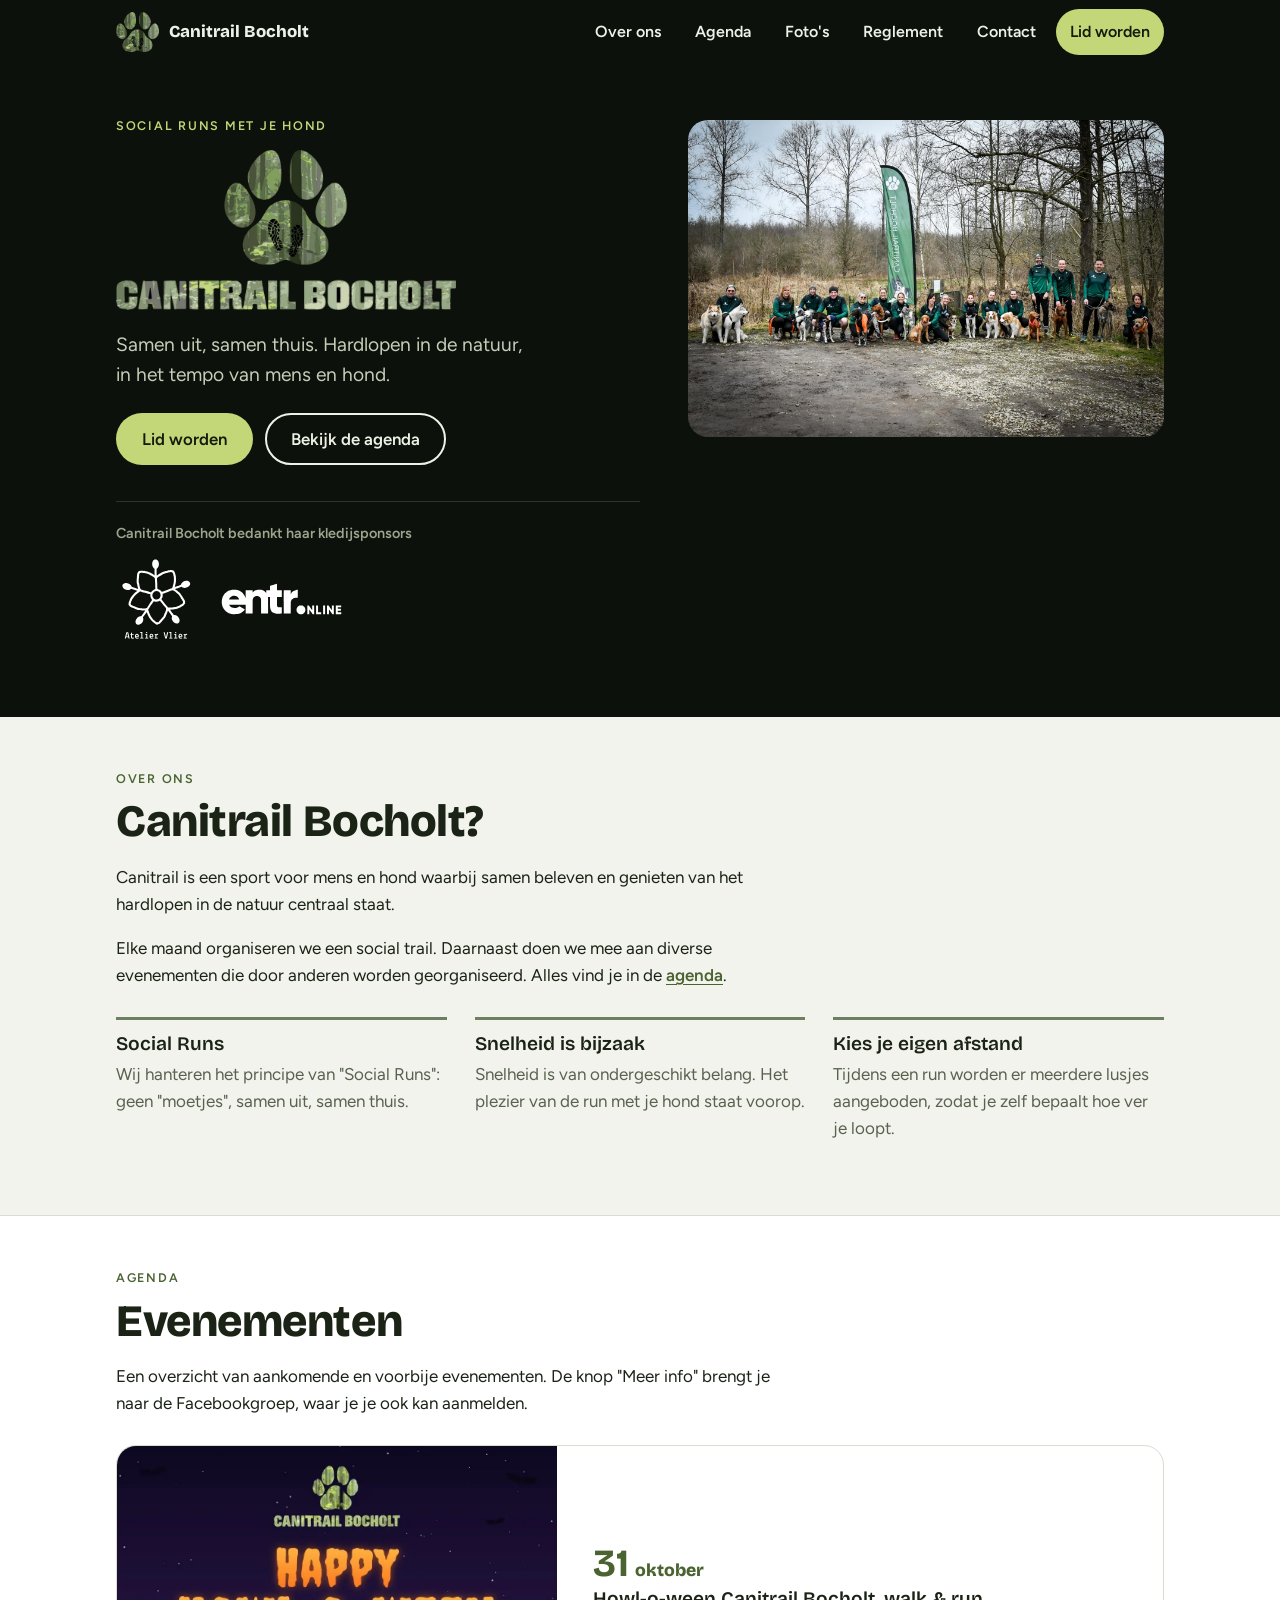
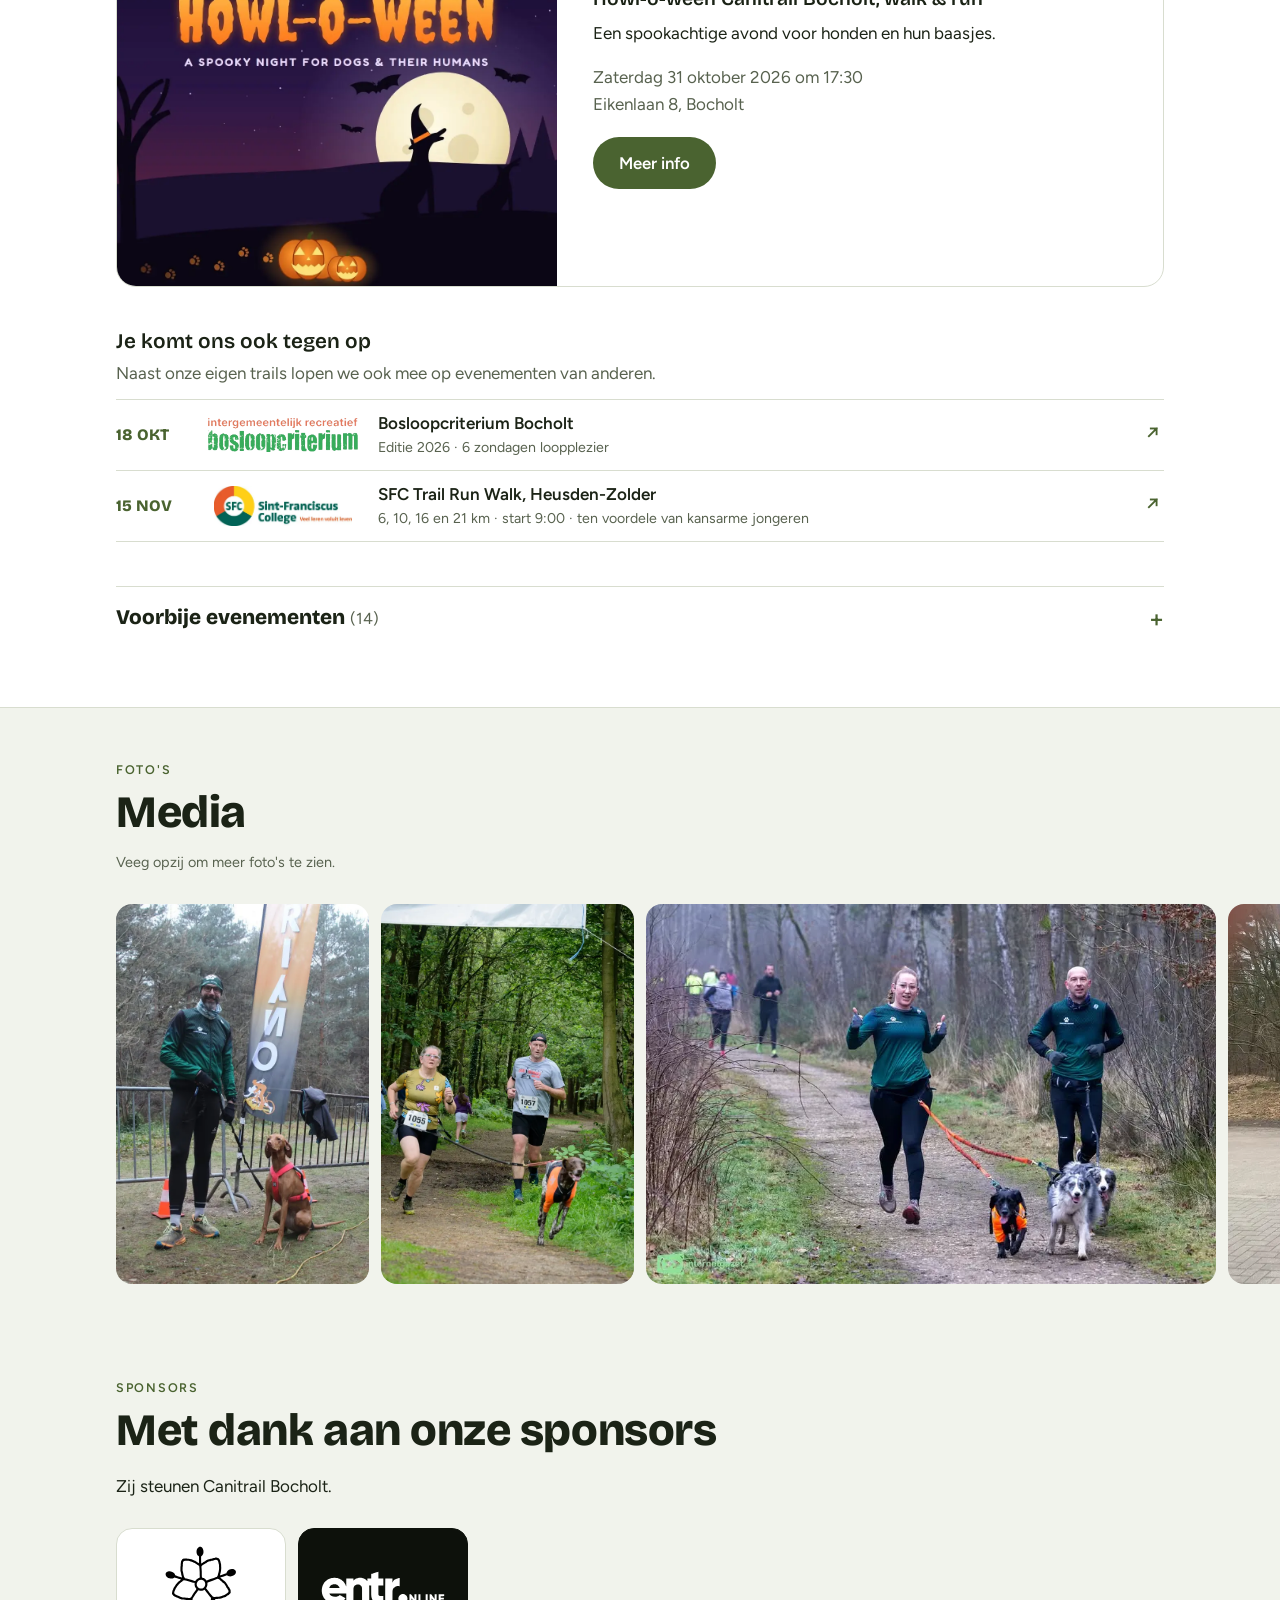
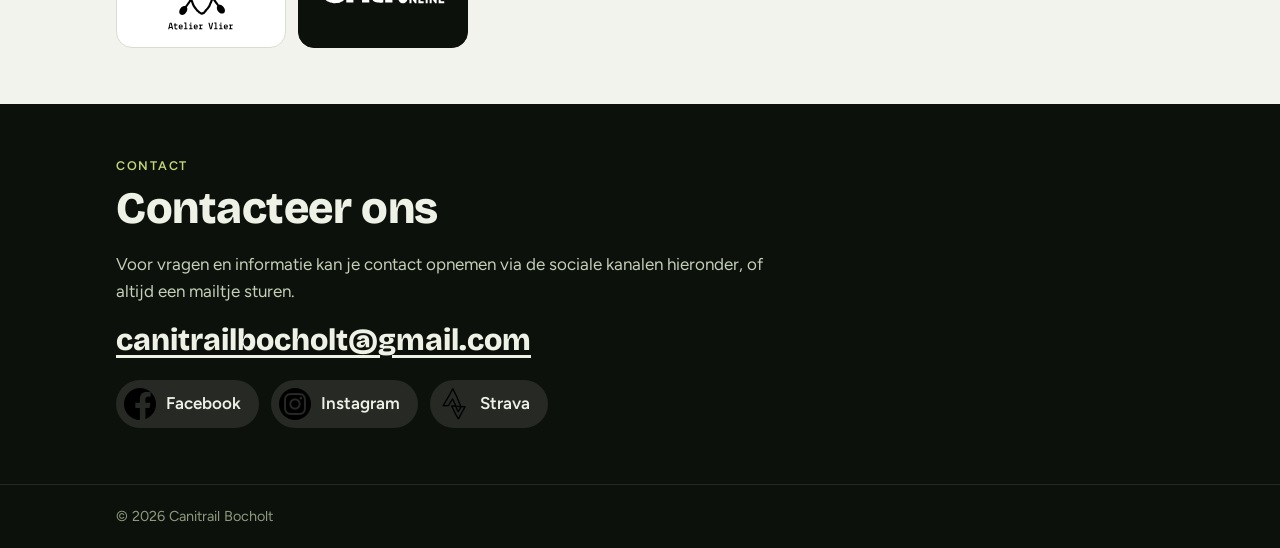
==== index.html @ 97693a25 "Gallery: add 14 photos, natural aspect ratio (no cropping) Co-Authored-By: Claude Sonnet 5.5 <norepl" ====
<!doctype html>
<html lang="nl">
<head>
<meta charset="utf-8">
<meta name="viewport" content="width=device-width, initial-scale=1, viewport-fit=cover">
<title>Canitrail Bocholt | Lopen met je hond</title>
<meta name="description" content="Ontdek de beste canitrail running evenementen en trails in Vlaanderen, België. Sluit je aan bij onze gemeenschap voor spannende hondvriendelijke trailrunning avonturen.">
<meta name="keywords" content="canitrail, canitrail Vlaanderen, canitrail België, trailrunning met honden, canicross Vlaanderen, canicross België, hond trailrunning, buitenactiviteiten Vlaanderen, avontuurlijke sporten België, fitness met honden België, hondvriendelijke trails Vlaanderen">
<meta name="robots" content="index, follow">
<meta name="theme-color" content="#0d110b">
<link rel="icon" type="image/png" href="icon-192.png">
<link rel="apple-touch-icon" href="icon-192.png">
<link rel="canonical" href="https://www.canitrailbocholt.be/">
<meta property="og:type" content="website">
<meta property="og:url" content="https://www.canitrailbocholt.be/">
<meta property="og:title" content="Canitrail Running in Vlaanderen, België">
<meta property="og:description" content="Doe mee met onze canitrail running gemeenschap in Vlaanderen, België. Verken hondvriendelijke trails en neem deel aan spannende evenementen.">
<meta property="og:image" content="https://www.canitrailbocholt.be/center.png">
<meta name="twitter:card" content="summary_large_image">
<meta name="twitter:title" content="Canitrail Running in Vlaanderen, België">
<meta name="twitter:description" content="Ontdek canitrail running evenementen en trails in Vlaanderen, België. Perfect voor hondenliefhebbers en trailrunners.">
<meta name="twitter:image" content="https://www.canitrailbocholt.be/center.png">
<link rel="preconnect" href="https://fonts.googleapis.com">
<link rel="preconnect" href="https://fonts.gstatic.com" crossorigin>
<link rel="stylesheet" href="https://fonts.googleapis.com/css2?family=Bricolage+Grotesque:opsz,wght@12..96,600;12..96,800&family=Figtree:wght@400;500;600&display=swap">
<style>
/* Layout: sticky bar, full-bleed hero photo, alternating bands. Mobile first, one column up to 760px. */
:root{
  --bg:#f1f3ec;          /* pale sage paper */
  --surface:#ffffff;
  --ink:#1b2316;         /* forest ink */
  --muted:#58624f;
  --line:#d8ddcf;
  --accent:#4a6330;      /* deep olive, from the logo greens */
  --accent-ink:#ffffff;
  --moss:#6e7e60;
  --lime:#c4d778;        /* lime highlight from the logo, used on dark bands */
  --band:#0d110b;        /* near-black, the logo's own background */
  --band-ink:#eef2e6;
  --font-display:"Bricolage Grotesque","Trebuchet MS",system-ui,sans-serif;
  --font-body:"Figtree",system-ui,-apple-system,"Segoe UI",sans-serif;
  --gutter:max(16px,env(safe-area-inset-left,0px));
  --gutter-r:max(16px,env(safe-area-inset-right,0px));
  color-scheme:light;
}
@media (prefers-color-scheme:dark){
  :root:not([data-theme="light"]){
    --bg:#0f140c;--surface:#171d12;--ink:#e8eede;--muted:#9aa68d;--line:#273020;
    --accent:#c4d778;--accent-ink:#141a0c;--moss:#97a784;--band:#080a07;--band-ink:#e8eede;
    color-scheme:dark;
  }
}
:root[data-theme="dark"]{
  --bg:#0f140c;--surface:#171d12;--ink:#e8eede;--muted:#9aa68d;--line:#273020;
  --accent:#c4d778;--accent-ink:#141a0c;--moss:#97a784;--band:#080a07;--band-ink:#e8eede;
  color-scheme:dark;
}
*{box-sizing:border-box}
html{scroll-behavior:smooth;scroll-padding-top:72px;-webkit-text-size-adjust:100%}
body{margin:0;background:var(--bg);color:var(--ink);font:400 1.0625rem/1.6 var(--font-body);padding-bottom:calc(76px + env(safe-area-inset-bottom,0px))}
img{max-width:100%;display:block}
a{color:inherit}
:focus-visible{outline:3px solid var(--accent);outline-offset:3px;border-radius:4px}
.wrap{width:100%;max-width:1080px;margin-inline:auto;padding-left:var(--gutter);padding-right:var(--gutter-r)}
h1,h2,h3{font-family:var(--font-display);line-height:1.08;text-wrap:balance;margin:0}
h2{font-size:clamp(1.9rem,6vw,2.8rem);font-weight:800;letter-spacing:-.01em}
h3{font-size:1.2rem;font-weight:600}
.eyebrow{font:600 .78rem/1 var(--font-body);letter-spacing:.14em;text-transform:uppercase;color:var(--accent);margin:0 0 .75rem}
.hero .eyebrow{margin-bottom:1.1rem}
p{margin:0 0 1em;max-width:62ch}

/* header */
.bar{position:sticky;top:0;z-index:30;background:var(--band);color:var(--band-ink);padding-top:env(safe-area-inset-top,0px)}
.bar .wrap{display:flex;align-items:center;justify-content:space-between;height:64px;gap:12px}
.brand{display:flex;align-items:center;gap:10px;text-decoration:none;font:800 1.05rem/1 var(--font-display);min-width:0}
.brand img{height:40px;width:auto}
.brand span{white-space:nowrap;overflow:hidden;text-overflow:ellipsis}
.menu-btn{appearance:none;border:1px solid rgba(255,255,255,.35);background:transparent;color:inherit;font:600 .95rem var(--font-body);border-radius:999px;padding:.55rem 1rem;min-height:44px;cursor:pointer}
nav ul{list-style:none;margin:0;padding:0;display:none}
nav.open ul{display:flex;flex-direction:column;position:absolute;left:0;right:0;top:calc(64px + env(safe-area-inset-top,0px));background:var(--band);padding:8px var(--gutter-r) 20px var(--gutter);border-top:1px solid rgba(255,255,255,.12)}
nav li a{display:block;padding:14px 4px;text-decoration:none;font-weight:600;font-size:1.1rem;border-bottom:1px solid rgba(255,255,255,.12)}
nav li:last-child a{border-bottom:0}

/* hero */
.hero{background:var(--band);color:var(--band-ink);padding-block:28px 40px}
.hero .wrap:first-child{display:grid;gap:28px}
.hero h1{margin:0;line-height:0}
.hero h1{position:absolute;width:1px;height:1px;overflow:hidden;clip:rect(0 0 0 0);white-space:nowrap}
.hero h1 img{width:min(56%,210px);height:auto}
.hero-photo{order:-1;aspect-ratio:3/2}
.hero{padding-block:16px 36px}
.hero .lead{font-size:1.2rem;color:#c4cfb9;max-width:34ch;margin-top:20px}
.hero-photo{border-radius:20px;overflow:hidden;aspect-ratio:3/2;background:#2b3d31;max-width:100%}
.hero-photo img{width:100%;height:100%;object-fit:cover}
.actions{display:flex;flex-wrap:wrap;gap:12px;margin-top:22px}
.btn{display:inline-flex;align-items:center;justify-content:center;min-height:52px;padding:0 1.5rem;border-radius:999px;font:600 1.05rem var(--font-body);text-decoration:none;border:2px solid transparent;cursor:pointer}
.btn-primary{background:var(--accent);color:var(--accent-ink)}
.hero .btn-primary{background:var(--lime);color:#141a0c}
.btn-ghost{border-color:currentColor;background:transparent}
.hero .btn-ghost{color:var(--band-ink)}

section{padding-block:56px}
.band{background:var(--surface);border-block:1px solid var(--line)}

/* principles */
.principles{display:grid;gap:14px;margin-top:28px;padding:0;list-style:none}
.principles li{border-top:3px solid var(--moss);padding-top:14px}
.principles h3{margin-bottom:.35rem}
.principles p{color:var(--muted);margin:0}

/* agenda */
.next{display:grid;background:var(--surface);border:1px solid var(--line);border-radius:20px;overflow:hidden;margin-top:28px}
.next .pic{aspect-ratio:1/1;background:#2b3d31}
.next .pic img{width:100%;height:100%;object-fit:cover}
.next .body{padding:22px}
.date{display:inline-flex;align-items:baseline;gap:.4rem;font:800 1.1rem var(--font-display);color:var(--accent);margin-bottom:.4rem}
.date b{font-size:2.4rem;line-height:1}
.facts{margin:0 0 1.1em;padding:0;list-style:none;color:var(--muted)}
/* ook te zien op */
.also-title{margin-top:44px;font-size:1.3rem}
.also-lead{margin:6px 0 0;color:var(--muted)}
.also{list-style:none;margin:12px 0 0;padding:0;border-top:1px solid var(--line)}
.also li{border-bottom:1px solid var(--line)}
.also a{display:grid;grid-template-columns:64px 76px 1fr 20px;align-items:center;gap:10px;min-height:64px;padding:10px 0;text-decoration:none}
.also a::after{content:"\2197";font:600 1.2rem var(--font-body);color:var(--accent);text-align:center}
.also a:hover .t{color:var(--accent)}
.also .d{font:800 1rem/1.1 var(--font-display);color:var(--accent);text-transform:uppercase}
.also .t{font-weight:600;min-width:0}
.also .lg{display:flex;align-items:center;justify-content:center}
.also .ev-logo{display:block;max-width:100%;height:auto;max-height:44px;width:auto}
.also .ev-logo.chip{padding:4px 6px;background:#fff;border-radius:6px;box-sizing:border-box;width:100%;height:auto;object-fit:contain}
.also .t small{display:block;color:var(--muted);font-weight:400}
.past-wrap{margin-top:44px;border-top:1px solid var(--line)}
.past-wrap>summary{list-style:none;cursor:pointer;display:flex;align-items:center;justify-content:space-between;gap:12px;min-height:64px;font:800 1.3rem/1.1 var(--font-display)}
.past-wrap>summary::-webkit-details-marker{display:none}
.past-wrap>summary::after{content:"+";font:600 1.5rem var(--font-body);color:var(--accent)}
.past-wrap[open]>summary::after{content:"–"}
.past-wrap>summary em{font:400 1rem var(--font-body);color:var(--muted);font-style:normal}
.past-wrap .past{margin-top:0}
.past{margin-top:12px;border-top:1px solid var(--line)}
.past details{border-bottom:1px solid var(--line)}
.past summary{list-style:none;cursor:pointer;display:grid;grid-template-columns:64px 76px 1fr 24px;align-items:center;gap:10px;min-height:64px;padding:10px 0}
.past summary::-webkit-details-marker{display:none}
.past summary::after{content:"+";font:600 1.5rem var(--font-body);color:var(--accent);text-align:center}
.past details[open] summary::after{content:"–"}
.past .lg{display:flex;align-items:center;justify-content:center}
.past .ev-logo{display:block;max-width:100%;width:auto;height:auto;max-height:44px}
.past .ev-logo.chip{padding:4px 6px;background:#fff;border-radius:6px;box-sizing:border-box;width:100%;object-fit:contain}
.past .ev-logo.own{max-height:40px}
.past .d{font:800 1rem/1.1 var(--font-display);color:var(--accent);text-transform:uppercase}
.past .t{font-weight:600;min-width:0}
.past .t small{display:block;color:var(--muted);font-weight:400}
.past .more{padding:0 0 18px 150px;color:var(--muted)}
.past .more p{margin-bottom:.7em}
.link{color:var(--accent);font-weight:600;text-underline-offset:3px}

/* gallery: swipeable on phones */
.gallery{display:flex;gap:12px;overflow-x:auto;scroll-snap-type:x mandatory;padding:6px var(--gutter-r) 18px var(--gutter);margin-top:24px;-webkit-overflow-scrolling:touch}
.gallery figure{margin:0;flex:0 0 auto;height:300px;scroll-snap-align:center;border-radius:16px;overflow:hidden;background:#2b3d31}
.gallery img{height:100%;width:auto;max-width:none;display:block}
.hint{color:var(--muted);font-size:.9rem}

/* hero sponsor strip */
.hero-sponsors{display:flex;flex-wrap:wrap;align-items:center;gap:14px 24px;margin-top:36px;padding-top:22px;border-top:1px solid rgba(255,255,255,.14)}
.hero-sponsors p{flex-basis:100%;margin:0 0 -4px;font:600 .9rem/1.3 var(--font-body);color:#9aa68d}
.hero-sponsors a{display:flex;align-items:center;text-decoration:none}
.hero-sponsors .vlier{height:76px;width:auto}
.hero-sponsors .entr{height:32px;width:auto}
@media (min-width:760px){.hero-sponsors .vlier{height:92px}}
/* sponsors */
.sponsors{display:flex;flex-wrap:wrap;gap:12px;list-style:none;margin:28px 0 0;padding:0}
.sponsor-card{display:flex;align-items:center;justify-content:center;background:var(--surface);border:1px solid var(--line);border-radius:16px;overflow:hidden;height:120px;width:min(100%,170px)}
.sponsor-card>a:not(.x){display:flex;align-items:center;justify-content:center;width:100%;height:100%}
.sponsor-card img{height:96px;width:auto;max-width:100%}
.sponsor-card.banner{width:min(100%,170px);background:var(--band);border-color:var(--band)}
.sponsor-card.banner a{display:flex;align-items:center;justify-content:center;width:100%;height:100%;padding:0 22px}
.sponsor-card.banner img{height:auto;width:100%;max-width:130px}
.logo-on-dark{display:none}
@media (prefers-color-scheme:dark){
  :root:not([data-theme="light"]) .logo-on-light{display:none}
  :root:not([data-theme="light"]) .logo-on-dark{display:block}
}
:root[data-theme="dark"] .logo-on-light{display:none}
:root[data-theme="dark"] .logo-on-dark{display:block}

/* contact + footer */
.contact{background:var(--band);color:var(--band-ink)}
.contact p{color:#c4cfb9}
.mail{display:inline-block;font:800 clamp(1.2rem,5.4vw,1.9rem) var(--font-display);word-break:break-all;text-underline-offset:5px;margin-bottom:22px}
.socials{display:flex;flex-wrap:wrap;gap:12px;list-style:none;margin:0;padding:0}
.socials a{display:inline-flex;align-items:center;gap:10px;min-height:48px;padding:0 18px 0 8px;border-radius:999px;background:rgba(255,255,255,.1);text-decoration:none;font-weight:600}
.socials img{width:32px;height:32px;border-radius:50%}
footer{background:var(--band);color:#8d9a80;padding-block:20px;font-size:.9rem;border-top:1px solid rgba(255,255,255,.1)}

/* sticky mobile join bar */
.join{position:fixed;left:0;right:0;bottom:0;z-index:25;background:var(--surface);border-top:1px solid var(--line);padding:10px var(--gutter-r) calc(10px + env(safe-area-inset-bottom,0px)) var(--gutter);display:flex;gap:10px}
.join .btn{flex:1;min-height:52px}
.join .btn-ghost{color:var(--ink);border-color:var(--line)}

@media (min-width:760px){
  body{padding-bottom:0}
  .join{display:none}
  .menu-btn{display:none}
  nav ul,nav.open ul{display:flex;flex-direction:row;position:static;padding:0;border:0;background:none;gap:6px}
  nav li a,nav li:last-child a{padding:10px 14px;font-size:1rem;border:0;border-radius:999px}
  nav li a:hover{background:rgba(255,255,255,.12)}
  nav li.cta a{background:var(--lime);color:#141a0c}
  .hero h1{position:static;width:auto;height:auto;overflow:visible;clip:auto}
  .hero h1 img{width:min(100%,340px)}
  .hero-photo{order:0;aspect-ratio:3/2}
  .hero .wrap:first-child{grid-template-columns:1.1fr 1fr;align-items:start;gap:48px}
  .hero{padding-block:56px 72px}
  .principles{grid-template-columns:repeat(3,1fr);gap:28px}
  .next{grid-template-columns:minmax(0,440px) 1fr}
  .next .body{padding:36px;align-self:center}
  .gallery{padding-left:max(var(--gutter),calc((100vw - 1080px)/2 + 16px))}
  .gallery figure{height:380px}
}
@media (prefers-reduced-motion:reduce){html{scroll-behavior:auto}}
@media (min-width:760px){.past summary{grid-template-columns:72px 150px 1fr 24px;gap:20px}.past .more{padding-left:262px}.past .ev-logo{max-height:52px}.past .ev-logo.own{max-height:48px}.also a{grid-template-columns:72px 150px 1fr 24px;gap:20px}.also .ev-logo{max-height:52px}}
</style>
</head>
<body>

<header class="bar">
  <div class="wrap">
    <a class="brand" href="#top" aria-label="Canitrail Bocholt, naar boven">
      <img src="logo-paw.webp" alt="" width="43" height="40">
      <span>Canitrail Bocholt</span>
    </a>
    <button class="menu-btn" id="menuBtn" aria-expanded="false" aria-controls="nav">Menu</button>
    <nav id="nav" aria-label="Hoofdmenu">
      <ul>
        <li><a href="#who-we-are">Over ons</a></li>
        <li><a href="#events">Agenda</a></li>
        <li><a href="#media">Foto's</a></li>
        <li><a href="https://www.canitrailbocholt.be/reglement">Reglement</a></li>
        <li><a href="#contact-us">Contact</a></li>
        <li class="cta"><a href="https://www.canitrailbocholt.be/lidworden">Lid worden</a></li>
      </ul>
    </nav>
  </div>
</header>

<main id="top">
  <section class="hero" aria-labelledby="h1">
    <div class="wrap">
      <div>
        <p class="eyebrow" style="color:var(--lime)">Social runs met je hond</p>
        <h1 id="h1"><img src="logo-bos.webp" alt="Canitrail Bocholt" width="900" height="422" fetchpriority="high"></h1>
        <p class="lead">Samen uit, samen thuis. Hardlopen in de natuur, in het tempo van mens en hond.</p>
        <div class="actions">
          <a class="btn btn-primary" href="https://www.canitrailbocholt.be/lidworden">Lid worden</a>
          <a class="btn btn-ghost" href="#events">Bekijk de agenda</a>
        </div>
        <div class="hero-sponsors">
          <p>Canitrail Bocholt bedankt haar kledijsponsors</p>
          <a href="https://ateliervlier.be/" target="_blank" rel="noopener" aria-label="Atelier Vlier"><img class="vlier" src="images/sponsors/atelier-vlier-wit.svg" alt="Atelier Vlier" height="52"></a>
          <a href="https://entr.online" target="_blank" rel="noopener" aria-label="Entr.Online"><img class="entr" src="images/sponsors/entr-online-wit.svg" alt="Entr.Online" width="132" height="35"></a>
        </div>
      </div>
      <div class="hero-photo">
        <img src="images/28170792-3783-465f-a000-8af231bc8dd3.JPG" alt="Groepsfoto van Canitrail Bocholt met lopers en honden" width="1200" height="900" fetchpriority="high" onerror="this.remove()">
      </div>
    </div>

  </section>

  <section id="who-we-are" aria-labelledby="h-who">
    <div class="wrap">
      <p class="eyebrow">Over ons</p>
      <h2 id="h-who">Canitrail Bocholt?</h2>
      <p style="margin-top:18px">Canitrail is een sport voor mens en hond waarbij samen beleven en genieten van het hardlopen in de natuur centraal staat.</p>
      <p>Elke maand organiseren we een social trail. Daarnaast doen we mee aan diverse evenementen die door anderen worden georganiseerd. Alles vind je in de <a class="link" href="#events">agenda</a>.</p>
      <ul class="principles">
        <li><h3>Social Runs</h3><p>Wij hanteren het principe van "Social Runs": geen "moetjes", samen uit, samen thuis.</p></li>
        <li><h3>Snelheid is bijzaak</h3><p>Snelheid is van ondergeschikt belang. Het plezier van de run met je hond staat voorop.</p></li>
        <li><h3>Kies je eigen afstand</h3><p>Tijdens een run worden er meerdere lusjes aangeboden, zodat je zelf bepaalt hoe ver je loopt.</p></li>
      </ul>
    </div>
  </section>

  <section id="events" class="band" aria-labelledby="h-events">
    <div class="wrap">
      <p class="eyebrow">Agenda</p>
      <h2 id="h-events">Evenementen</h2>
      <p style="margin-top:18px">Een overzicht van aankomende en voorbije evenementen. De knop "Meer info" brengt je naar de Facebookgroep, waar je je ook kan aanmelden.</p>

      <article class="next">
        <div class="pic"><img src="images/howloween.webp" alt="Poster: Happy Howl-o-ween, a spooky night for dogs and their humans" loading="lazy" width="1080" height="1080"></div>
        <div class="body">
          <div class="date"><b>31</b> oktober</div>
          <h3>Howl-o-ween Canitrail Bocholt, walk &amp; run</h3>
          <p style="margin-top:10px">Een spookachtige avond voor honden en hun baasjes.</p>
          <ul class="facts">
            <li>Zaterdag 31 oktober 2026 om 17:30</li>
            <li>Eikenlaan 8, Bocholt</li>
          </ul>
          <a class="btn btn-primary" href="https://www.facebook.com/events/eikenlaan-8-bocholt/howl-o-ween-canitrail-bocholt-walk-run/2895968744100410/">Meer info</a>
        </div>
      </article>

      <h3 class="also-title">Je komt ons ook tegen op</h3>
      <p class="also-lead">Naast onze eigen trails lopen we ook mee op evenementen van anderen.</p>
      <ul class="also">
        <li><a href="https://www.buurtsportdiensten.be" target="_blank" rel="noopener"><span class="d">18 okt</span><span class="lg"><img class="ev-logo" src="images/events/bosloopcriterium.webp" alt="" width="516" height="119" loading="lazy"></span><span class="t">Bosloopcriterium Bocholt<small>Editie 2026 &middot; 6 zondagen loopplezier</small></span></a></li>
        <li><a href="https://www.sfc.be" target="_blank" rel="noopener"><span class="d">15 nov</span><span class="lg"><img class="ev-logo chip" src="images/events/sfc.webp" alt="" width="583" height="171" loading="lazy"></span><span class="t">SFC Trail Run Walk, Heusden-Zolder<small>6, 10, 16 en 21 km &middot; start 9:00 &middot; ten voordele van kansarme jongeren</small></span></a></li>
      </ul>

      <details class="past-wrap">
        <summary class="past-title"><span>Voorbije evenementen <em>(14)</em></span></summary>
      <div class="past">
        <details>
          <summary><span class="d">11 okt</span><span class="lg"><img class="ev-logo chip" src="images/events/d45-leopoldsburg.webp" alt="D45 Leopoldsburg" width="416" height="268" loading="lazy"></span><span class="t">Trailrun Leopoldsburg<small>Te gast &middot; 5, 10, 16 en 21 km</small></span></summary>
          <div class="more"><p>Trailrun over militair domein in Leopoldsburg. Start om 10:00 aan de militaire atletiekpiste.</p></div>
        </details>
        <details>
          <summary><span class="d">1 mei</span><span class="lg"><img class="ev-logo own" src="logo-paw.webp" alt="Canitrail Bocholt" width="275" height="256" loading="lazy"></span><span class="t">Social Run Warmbeekvallei Achel<small>Lussen van 3, 4, 6 en 14 km</small></span></summary>
          <div class="more"><p>We vieren de dag van arbeid met een social run in Achel. Verzamelen om 8:30 aan instapplaats 't Mulke, Molendijk 45, Hamont-Achel.</p><a class="link" href="https://www.facebook.com/events/1693133424649907">Meer info</a></div>
        </details>
        <details>
          <summary><span class="d">9 mrt</span><span class="lg"><img class="ev-logo own" src="logo-paw.webp" alt="Canitrail Bocholt" width="275" height="256" loading="lazy"></span><span class="t">Canitrail #12 Opitter<small>Nationaal park Hoge Kempen</small></span></summary>
          <div class="more"><p>Op de laatste zondag van het carnavalsverlof verzamelen we om 9u aan de Pollismolen, gelegen aan de Itterbeek te Opitter (Bree). Vanhieruit duiken we het Nationaal park Hoge Kempen in.</p><a class="link" href="https://www.facebook.com/groups/977872694013026">Meer info</a></div>
        </details>
        <details>
          <summary><span class="d">9 feb</span><span class="lg"><img class="ev-logo own" src="logo-paw.webp" alt="Canitrail Bocholt" width="275" height="256" loading="lazy"></span><span class="t">Canitrail #11 Hamont</span></summary>
          <div class="more"><a class="link" href="https://www.facebook.com/groups/977872694013026">Meer info</a></div>
        </details>
        <details>
          <summary><span class="d">12 jan</span><span class="lg"><img class="ev-logo own" src="logo-paw.webp" alt="Canitrail Bocholt" width="275" height="256" loading="lazy"></span><span class="t">Canitrail #10 Bocholt (Reppel)</span></summary>
          <div class="more"><p>Startplaats: parking tussen voetbal en ruiterhal, Eikenlaan 8, 3950 Bocholt.</p><a class="link" href="https://www.facebook.com/groups/977872694013026">Meer info</a></div>
        </details>
        <details>
          <summary><span class="d">1 dec</span><span class="lg"><img class="ev-logo own" src="logo-paw.webp" alt="Canitrail Bocholt" width="275" height="256" loading="lazy"></span><span class="t">Canitrail #9 Lommel</span></summary>
          <div class="more"><p>Startplaats: House of Nature parking, Speelpleinstraat z/n, Lommel.</p><a class="link" href="https://www.facebook.com/events/s/canitrail-9-lommel/416037804890547">Meer info</a></div>
        </details>
        <details>
          <summary><span class="d">3 nov</span><span class="lg"><img class="ev-logo own" src="logo-paw.webp" alt="Canitrail Bocholt" width="275" height="256" loading="lazy"></span><span class="t">Canitrail #8 Laurabossen Weert<small>3,5 en 7 km</small></span></summary>
          <div class="more"><p>Startplaats: Zuid-Willemsvaart, Lozerweg, Weert (51.224451, 5.606739).</p><a class="link" href="https://www.facebook.com/events/1293315178746631/">Meer info</a></div>
        </details>
        <details>
          <summary><span class="d">17 okt</span><span class="lg"><img class="ev-logo own" src="logo-paw.webp" alt="Canitrail Bocholt" width="275" height="256" loading="lazy"></span><span class="t">Canitrail #7 Jagersmaan Nighttrail</span></summary>
          <div class="more"><p>We trekken het bos in voor een nachttrail. Breng een (hoofd)lamp mee en voorzie je hond van een lichtje. Op 17 oktober kregen we een Jagersmaan te zien, de grootste supermaan van het jaar.</p><a class="link" href="https://www.facebook.com/events/1130211635261975">Meer info</a></div>
        </details>
        <details>
          <summary><span class="d">4 aug</span><span class="lg"><img class="ev-logo own" src="logo-paw.webp" alt="Canitrail Bocholt" width="275" height="256" loading="lazy"></span><span class="t">Canitrail #6 Smeetshof Bocholt<small>2, 4, 6 en 10 km</small></span></summary>
          <div class="more"><p>In natuurgebied Kempenbroek ligt het grensmoeras Het Smeetshof. We starten op de veldwegen rond de Smeetshoeve en door de eikendreef, met een lusje door nattere grond. Vertrek om 8u30 aan Natuurpunt, Smeetshofweg 1, Bocholt.</p><a class="link" href="https://www.facebook.com/events/499391629484813">Meer info</a></div>
        </details>
        <details>
          <summary><span class="d">14 jul</span><span class="lg"><img class="ev-logo own" src="logo-paw.webp" alt="Canitrail Bocholt" width="275" height="256" loading="lazy"></span><span class="t">Canitrail #5 Resterheide<small>2,5, 5 en 6,5 km</small></span></summary>
          <div class="more"><p>Resterheide is een natuurgebied van Bosland op de grens van Wijchmaal en Hechtel-Eksel. Er zijn verschillende uitgepijlde routes die we aan elkaar breien. Startplaats: Het Begijntje. Na de run zorgen we voor een hapje en een drankje.</p><a class="link" href="https://www.facebook.com/events/1950541392032010">Meer info</a></div>
        </details>
        <details>
          <summary><span class="d">16 jun</span><span class="lg"><img class="ev-logo own" src="logo-paw.webp" alt="Canitrail Bocholt" width="275" height="256" loading="lazy"></span><span class="t">Canitrail #4 Kaulille<small>Lussen van 4 en 6 km</small></span></summary>
          <div class="more"><p>Parkeer- en startplaats aan het kruispunt Kettingbrugweg en Belgebergstraat (vroegere "schuttekamer" op Google Maps). Twee lussen waarbij we terug langs het startpunt passeren.</p><a class="link" href="https://www.facebook.com/events/341353515396984">Meer info</a></div>
        </details>
        <details>
          <summary><span class="d">2 jun</span><span class="lg"><img class="ev-logo own" src="logo-paw.webp" alt="Canitrail Bocholt" width="275" height="256" loading="lazy"></span><span class="t">Canitrail #3 Hobos</span></summary>
          <div class="more"><p>In het Hobos te Pelt volgen we de bepijlde wandelroutes.</p><a class="link" href="https://www.facebook.com/events/1112858446682496/">Meer info</a></div>
        </details>
        <details>
          <summary><span class="d">18 mei</span><span class="lg"><img class="ev-logo own" src="logo-paw.webp" alt="Canitrail Bocholt" width="275" height="256" loading="lazy"></span><span class="t">Canitrail #2 Lozerheide</span></summary>
          <div class="more"><p>Op zaterdag 18 mei de tweede canitrail in het mooie Lozen. Let op: er is een seizoensrally in Reppel.</p><a class="link" href="https://www.facebook.com/events/3751949205132484/">Meer info</a></div>
        </details>
        <details>
          <summary><span class="d">5 mei</span><span class="lg"><img class="ev-logo own" src="logo-paw.webp" alt="Canitrail Bocholt" width="275" height="256" loading="lazy"></span><span class="t">Canitrail #1 Kennismakingsloop<small>Ongeveer 5 km</small></span></summary>
          <div class="more"><p>We starten om 10u aan het clublokaal van hondenschool De Trouwe Vriend, Eikenlaan, 3950 Bocholt, voor een rondje door Reppel. We blijven in groep en zoeken een tempo dat voor iedereen aangenaam is. Samen uit, samen thuis. De honden blijven te allen tijde aangelijnd.</p><a class="link" href="https://www.facebook.com/events/1168178674354447">Meer info</a></div>
        </details>
      </div>
      </details>
    </div>
  </section>

  <section id="media" aria-labelledby="h-media" style="padding-bottom:24px">
    <div class="wrap">
      <p class="eyebrow">Foto's</p>
      <h2 id="h-media">Media</h2>
      <p class="hint" style="margin-top:14px">Veeg opzij om meer foto's te zien.</p>
    </div>
    <div class="gallery" tabindex="0" aria-label="Fotogalerij, veeg opzij">
      <figure><img loading="lazy" decoding="async" width="400" height="500" src="images/thumbs/gallery-01.webp" alt="Lopers met honden tijdens een canitrail"></figure>
      <figure><img loading="lazy" decoding="async" width="400" height="500" src="images/thumbs/gallery-02.webp" alt="Canitrail in Oudsbergen"></figure>
      <figure><img loading="lazy" decoding="async" width="400" height="500" src="images/thumbs/gallery-03.webp" alt="Hond en loper op het pad"></figure>
      <figure><img loading="lazy" decoding="async" width="400" height="500" src="images/thumbs/gallery-04.webp" alt="Trail in Hamont"></figure>
      <figure><img loading="lazy" decoding="async" width="400" height="500" src="images/thumbs/gallery-05.webp" alt="Samen lopen met de hond"></figure>
      <figure><img loading="lazy" decoding="async" width="400" height="500" src="images/thumbs/gallery-06.webp" alt="Groep lopers in het bos"></figure>
      <figure><img loading="lazy" decoding="async" width="400" height="500" src="images/thumbs/gallery-07.webp" alt="Canitrail Bocholt in actie"></figure>
      <figure><img loading="lazy" decoding="async" width="400" height="500" src="images/thumbs/gallery-08.webp" alt="Lopen over de duinen"></figure>
      <figure><img loading="lazy" decoding="async" width="400" height="500" src="images/thumbs/gallery-09.webp" alt="Lopers en honden onderweg"></figure>
      <figure><img loading="lazy" decoding="async" width="400" height="500" src="images/thumbs/gallery-10.webp" alt="Laurabossen in Weert"></figure>
      <figure><img loading="lazy" decoding="async" width="400" height="500" src="images/thumbs/gallery-11.webp" alt="Na de run"></figure>
      <figure><img loading="lazy" decoding="async" width="400" height="500" src="images/thumbs/gallery-12.webp" alt="Trail in Reppel"></figure>
      <figure><img loading="lazy" decoding="async" width="984" height="720" src="images/thumbs/gallery-13.webp" alt="Lopers en honden bij zonsopgang"></figure>
      <figure><img loading="lazy" decoding="async" width="1079" height="720" src="images/thumbs/gallery-14.webp" alt="Groep in het herfstbos"></figure>
      <figure><img loading="lazy" decoding="async" width="1079" height="720" src="images/thumbs/gallery-15.webp" alt="Lopers met honden in de mist"></figure>
      <figure><img loading="lazy" decoding="async" width="1079" height="720" src="images/thumbs/gallery-16.webp" alt="Groepsfoto tussen de herfstbladeren"></figure>
      <figure><img loading="lazy" decoding="async" width="960" height="720" src="images/thumbs/gallery-17.webp" alt="Twee loopsters met hun honden op het bospad"></figure>
      <figure><img loading="lazy" decoding="async" width="960" height="720" src="images/thumbs/gallery-18.webp" alt="Honden aan het meer"></figure>
      <figure><img loading="lazy" decoding="async" width="960" height="720" src="images/thumbs/gallery-19.webp" alt="Springen van plezier in de mist"></figure>
      <figure><img loading="lazy" decoding="async" width="540" height="720" src="images/thumbs/gallery-20.webp" alt="Lopen over de boomkroonpadbrug"></figure>
      <figure><img loading="lazy" decoding="async" width="960" height="720" src="images/thumbs/gallery-21.webp" alt="Lopers met honden op een bospad"></figure>
      <figure><img loading="lazy" decoding="async" width="960" height="720" src="images/thumbs/gallery-22.webp" alt="Groepsfoto in de heide"></figure>
      <figure><img loading="lazy" decoding="async" width="960" height="720" src="images/thumbs/gallery-23.webp" alt="Groepsfoto aan de hoeve"></figure>
      <figure><img loading="lazy" decoding="async" width="540" height="720" src="images/thumbs/gallery-24.webp" alt="Hond verkoelt zich in de beek"></figure>
      <figure><img loading="lazy" decoding="async" width="960" height="720" src="images/thumbs/gallery-25.webp" alt="Groepsfoto op een zomerse avond"></figure>
      <figure><img loading="lazy" decoding="async" width="960" height="720" src="images/thumbs/gallery-26.webp" alt="Groepsfoto in het bos met kinderen"></figure>
    </div>
  </section>

  <section id="sponsors" aria-labelledby="h-sponsors">
    <div class="wrap">
      <p class="eyebrow">Sponsors</p>
      <h2 id="h-sponsors">Met dank aan onze sponsors</h2>
      <p style="margin-top:18px">Zij steunen Canitrail Bocholt.</p>
      <ul class="sponsors">
        <li class="sponsor-card">
          <a href="https://ateliervlier.be/" target="_blank" rel="noopener" aria-label="Atelier Vlier">
            <img class="logo-on-light" src="images/sponsors/atelier-vlier-zwart.svg" alt="Atelier Vlier" height="80" loading="lazy">
            <img class="logo-on-dark" src="images/sponsors/atelier-vlier-wit.svg" alt="Atelier Vlier" height="80" loading="lazy">
          </a>
        </li>
        <li class="sponsor-card banner">
          <a href="https://entr.online" target="_blank" rel="noopener"><img src="images/sponsors/entr-online-wit.svg" alt="Entr.Online" width="190" height="50" loading="lazy"></a>
        </li>
      </ul>
    </div>
  </section>

  <section id="contact-us" class="contact" aria-labelledby="h-contact">
    <div class="wrap">
      <p class="eyebrow" style="color:var(--lime)">Contact</p>
      <h2 id="h-contact">Contacteer ons</h2>
      <p style="margin-top:18px">Voor vragen en informatie kan je contact opnemen via de sociale kanalen hieronder, of altijd een mailtje sturen.</p>
      <a class="mail" href="mailto:canitrailbocholt@gmail.com">canitrailbocholt@gmail.com</a>
      <ul class="socials">
        <li><a href="https://www.facebook.com/groups/977872694013026"><img src="Rounded_Facebook_svg-128.webp" alt="" width="32" height="32">Facebook</a></li>
        <li><a href="https://www.instagram.com/canitrailbocholt"><img src="Rounded_Instagram_svg-128.webp" alt="" width="32" height="32">Instagram</a></li>
        <li><a href="https://www.strava.com/clubs/1262458"><img src="323_Strava_logo-64.webp" alt="" width="32" height="32">Strava</a></li>
      </ul>
    </div>
  </section>
</main>

<footer>
  <div class="wrap">© 2026 Canitrail Bocholt</div>
</footer>

<div class="join">
  <a class="btn btn-ghost" href="#events">Agenda</a>
  <a class="btn btn-primary" href="https://www.canitrailbocholt.be/lidworden">Lid worden</a>
</div>

<script>
(function(){
  var btn=document.getElementById('menuBtn'),nav=document.getElementById('nav');
  function set(o){nav.classList.toggle('open',o);btn.setAttribute('aria-expanded',o);btn.textContent=o?'Sluit':'Menu'}
  btn.addEventListener('click',function(){set(!nav.classList.contains('open'))});
  nav.addEventListener('click',function(e){if(e.target.closest('a'))set(false)});
  document.addEventListener('keydown',function(e){if(e.key==='Escape')set(false)});
})();
</script>
</body>
</html>
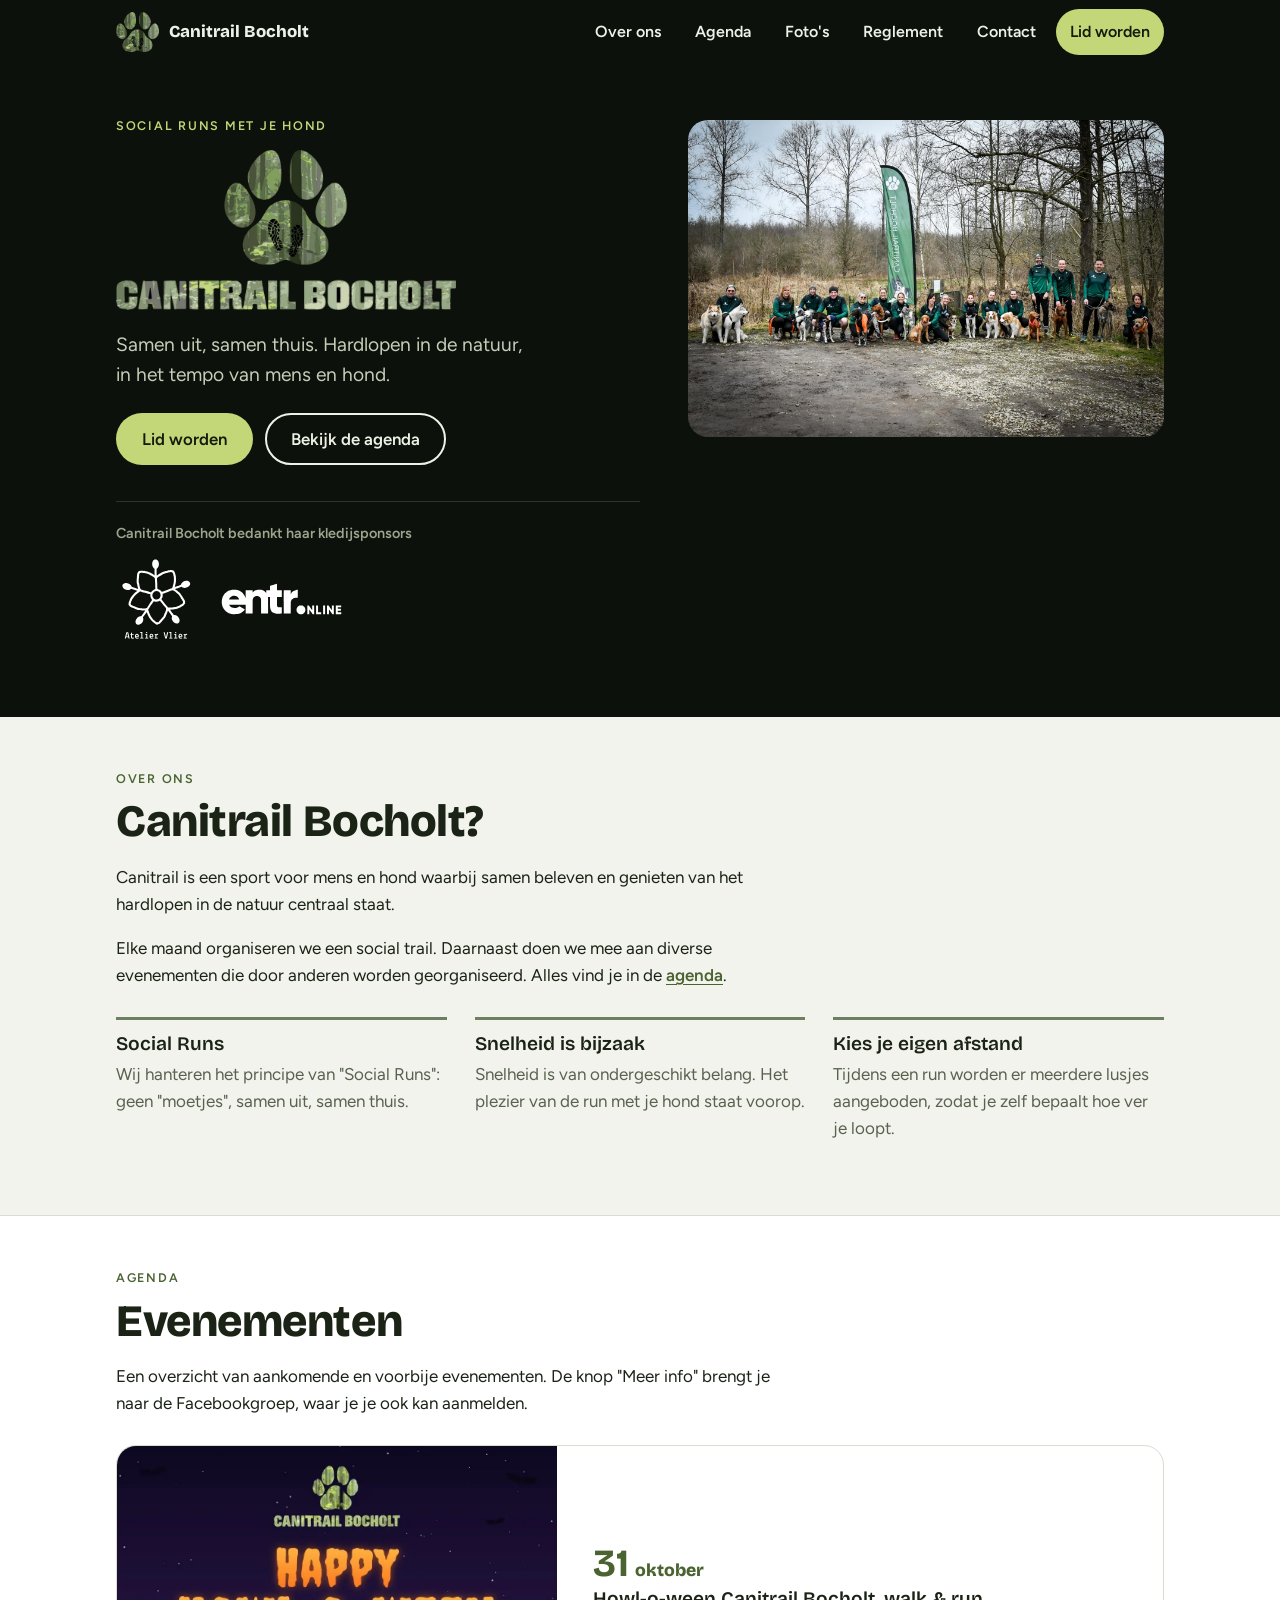
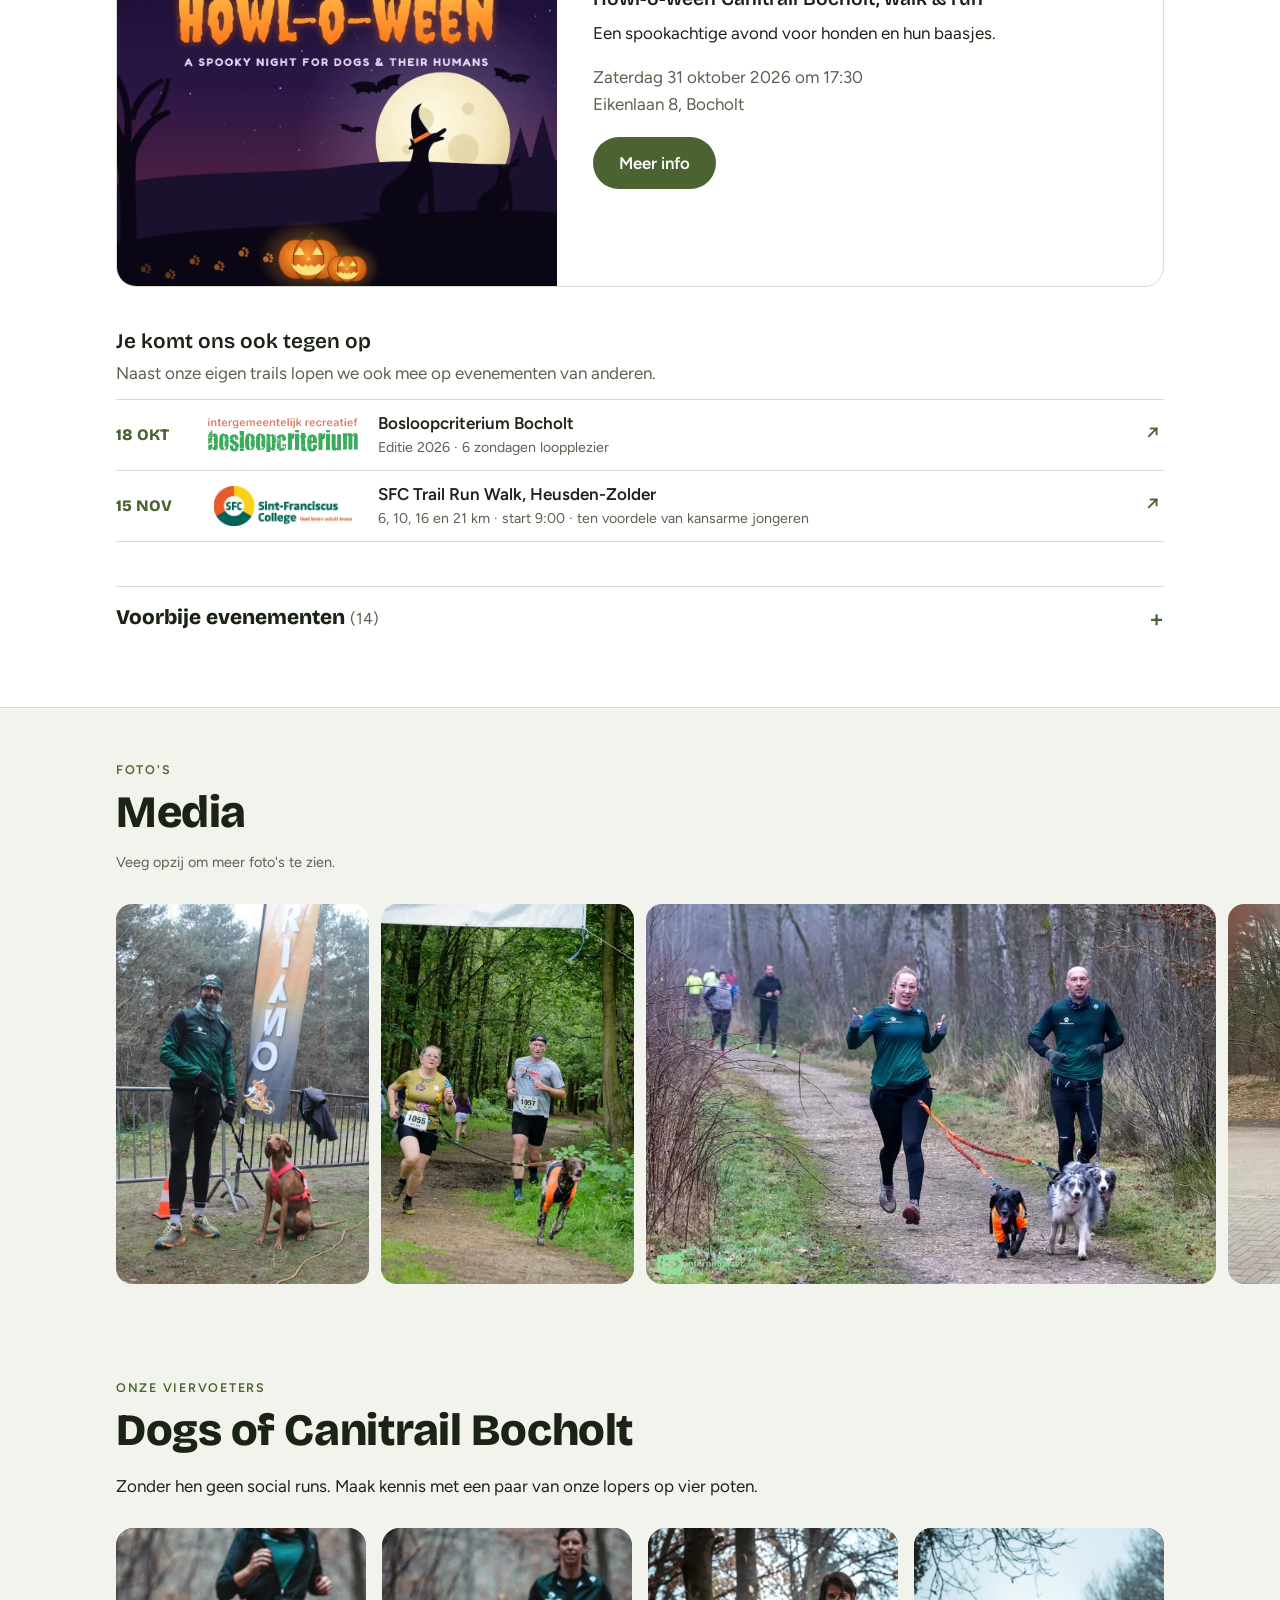
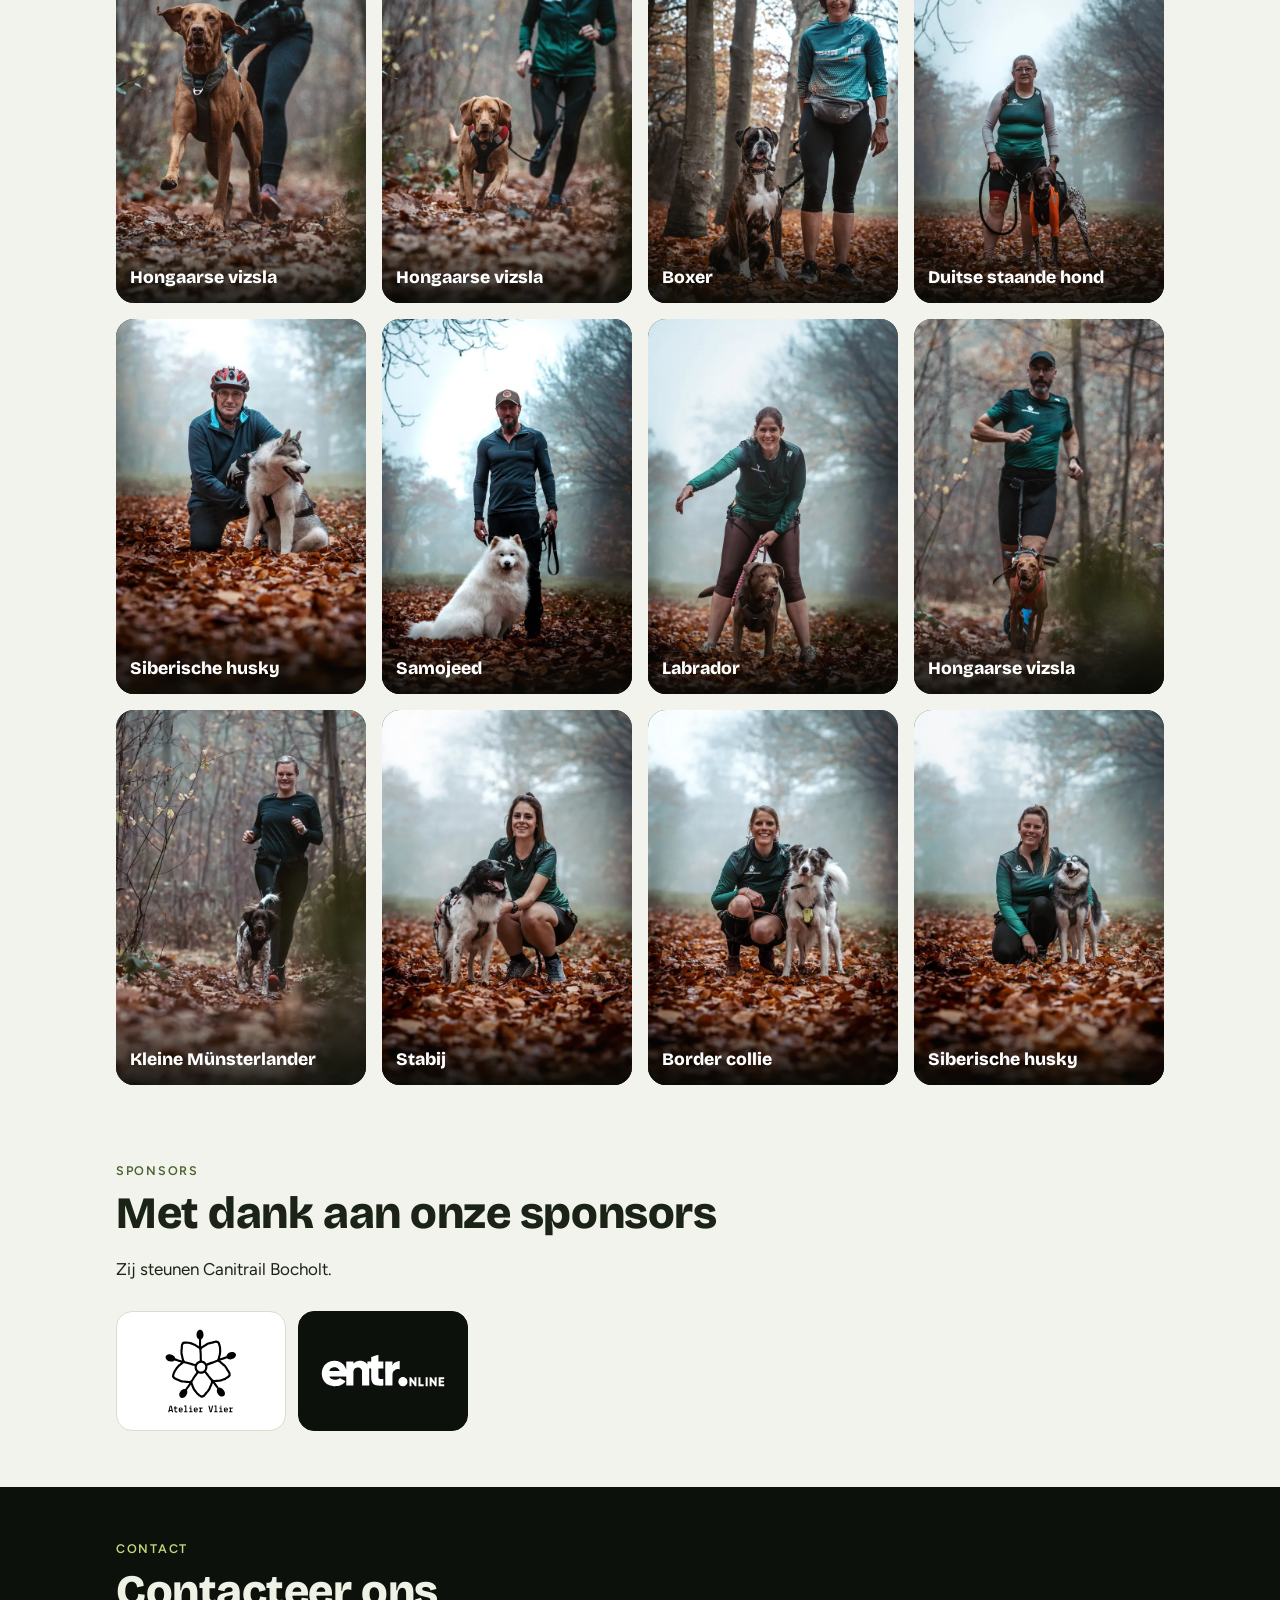
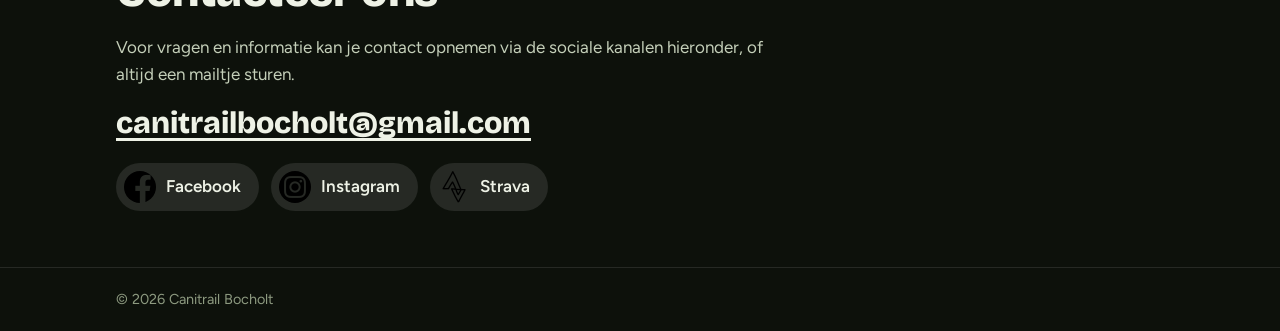
==== commit 6fa78fe9: "Add 'Dogs of Canitrail Bocholt' section with swipeable cards Co-Authored-By: Claude Sonnet 5.5 <nore" ====
--- a/index.html
+++ b/index.html
@@ -160,6 +160,16 @@
 .gallery img{height:100%;width:auto;max-width:none;display:block}
 .hint{color:var(--muted);font-size:.9rem}
 
+/* dogs */
+.dogs{display:flex;gap:12px;overflow-x:auto;scroll-snap-type:x mandatory;list-style:none;margin:24px 0 0;padding:6px var(--gutter-r) 18px var(--gutter);-webkit-overflow-scrolling:touch}
+.dog{position:relative;flex:0 0 72%;max-width:300px;scroll-snap-align:center;border-radius:18px;overflow:hidden;aspect-ratio:2/3;background:#2b3d31}
+.dog img{width:100%;height:100%;object-fit:cover;object-position:50% 65%;display:block}
+.dog .cap{position:absolute;left:0;right:0;bottom:0;padding:44px 14px 14px;background:linear-gradient(to top,rgba(8,10,7,.85),rgba(8,10,7,0));color:#fff}
+.dog h3{margin:0;font:800 1.1rem/1.15 var(--font-display)}
+@media (min-width:760px){
+  .dogs{display:grid;grid-template-columns:repeat(4,1fr);gap:16px;overflow:visible;padding:0 var(--gutter-r) 0 var(--gutter);max-width:1080px;margin-inline:auto;margin-top:28px}
+  .dog{flex:none;max-width:none}
+}
 /* hero sponsor strip */
 .hero-sponsors{display:flex;flex-wrap:wrap;align-items:center;gap:14px 24px;margin-top:36px;padding-top:22px;border-top:1px solid rgba(255,255,255,.14)}
 .hero-sponsors p{flex-basis:100%;margin:0 0 -4px;font:600 .9rem/1.3 var(--font-body);color:#9aa68d}
@@ -407,6 +417,28 @@
     </div>
   </section>
 
+  <section id="dogs" aria-labelledby="h-dogs" style="padding-bottom:24px">
+    <div class="wrap">
+      <p class="eyebrow">Onze viervoeters</p>
+      <h2 id="h-dogs">Dogs of Canitrail Bocholt</h2>
+      <p style="margin-top:18px">Zonder hen geen social runs. Maak kennis met een paar van onze lopers op vier poten.</p>
+    </div>
+    <ul class="dogs">
+        <li class="dog"><img loading="lazy" decoding="async" width="640" height="960" src="images/dogs/dog-01.webp" alt="Hongaarse vizsla met baasje tijdens een canitrail"><div class="cap"><h3>Hongaarse vizsla</h3></div></li>
+        <li class="dog"><img loading="lazy" decoding="async" width="640" height="960" src="images/dogs/dog-02.webp" alt="Hongaarse vizsla met baasje tijdens een canitrail"><div class="cap"><h3>Hongaarse vizsla</h3></div></li>
+        <li class="dog"><img loading="lazy" decoding="async" width="640" height="960" src="images/dogs/dog-03.webp" alt="Boxer met baasje tijdens een canitrail"><div class="cap"><h3>Boxer</h3></div></li>
+        <li class="dog"><img loading="lazy" decoding="async" width="640" height="960" src="images/dogs/dog-04.webp" alt="Duitse staande hond met baasje tijdens een canitrail"><div class="cap"><h3>Duitse staande hond</h3></div></li>
+        <li class="dog"><img loading="lazy" decoding="async" width="640" height="960" src="images/dogs/dog-05.webp" alt="Siberische husky met baasje tijdens een canitrail"><div class="cap"><h3>Siberische husky</h3></div></li>
+        <li class="dog"><img loading="lazy" decoding="async" width="640" height="960" src="images/dogs/dog-06.webp" alt="Samojeed met baasje tijdens een canitrail"><div class="cap"><h3>Samojeed</h3></div></li>
+        <li class="dog"><img loading="lazy" decoding="async" width="640" height="960" src="images/dogs/dog-07.webp" alt="Labrador met baasje tijdens een canitrail"><div class="cap"><h3>Labrador</h3></div></li>
+        <li class="dog"><img loading="lazy" decoding="async" width="640" height="960" src="images/dogs/dog-08.webp" alt="Hongaarse vizsla met baasje tijdens een canitrail"><div class="cap"><h3>Hongaarse vizsla</h3></div></li>
+        <li class="dog"><img loading="lazy" decoding="async" width="640" height="960" src="images/dogs/dog-09.webp" alt="Kleine Münsterlander met baasje tijdens een canitrail"><div class="cap"><h3>Kleine Münsterlander</h3></div></li>
+        <li class="dog"><img loading="lazy" decoding="async" width="640" height="960" src="images/dogs/dog-10.webp" alt="Stabij met baasje tijdens een canitrail"><div class="cap"><h3>Stabij</h3></div></li>
+        <li class="dog"><img loading="lazy" decoding="async" width="640" height="960" src="images/dogs/dog-11.webp" alt="Border collie met baasje tijdens een canitrail"><div class="cap"><h3>Border collie</h3></div></li>
+        <li class="dog"><img loading="lazy" decoding="async" width="640" height="960" src="images/dogs/dog-12.webp" alt="Siberische husky met baasje tijdens een canitrail"><div class="cap"><h3>Siberische husky</h3></div></li>
+    </ul>
+  </section>
+
   <section id="sponsors" aria-labelledby="h-sponsors">
     <div class="wrap">
       <p class="eyebrow">Sponsors</p>
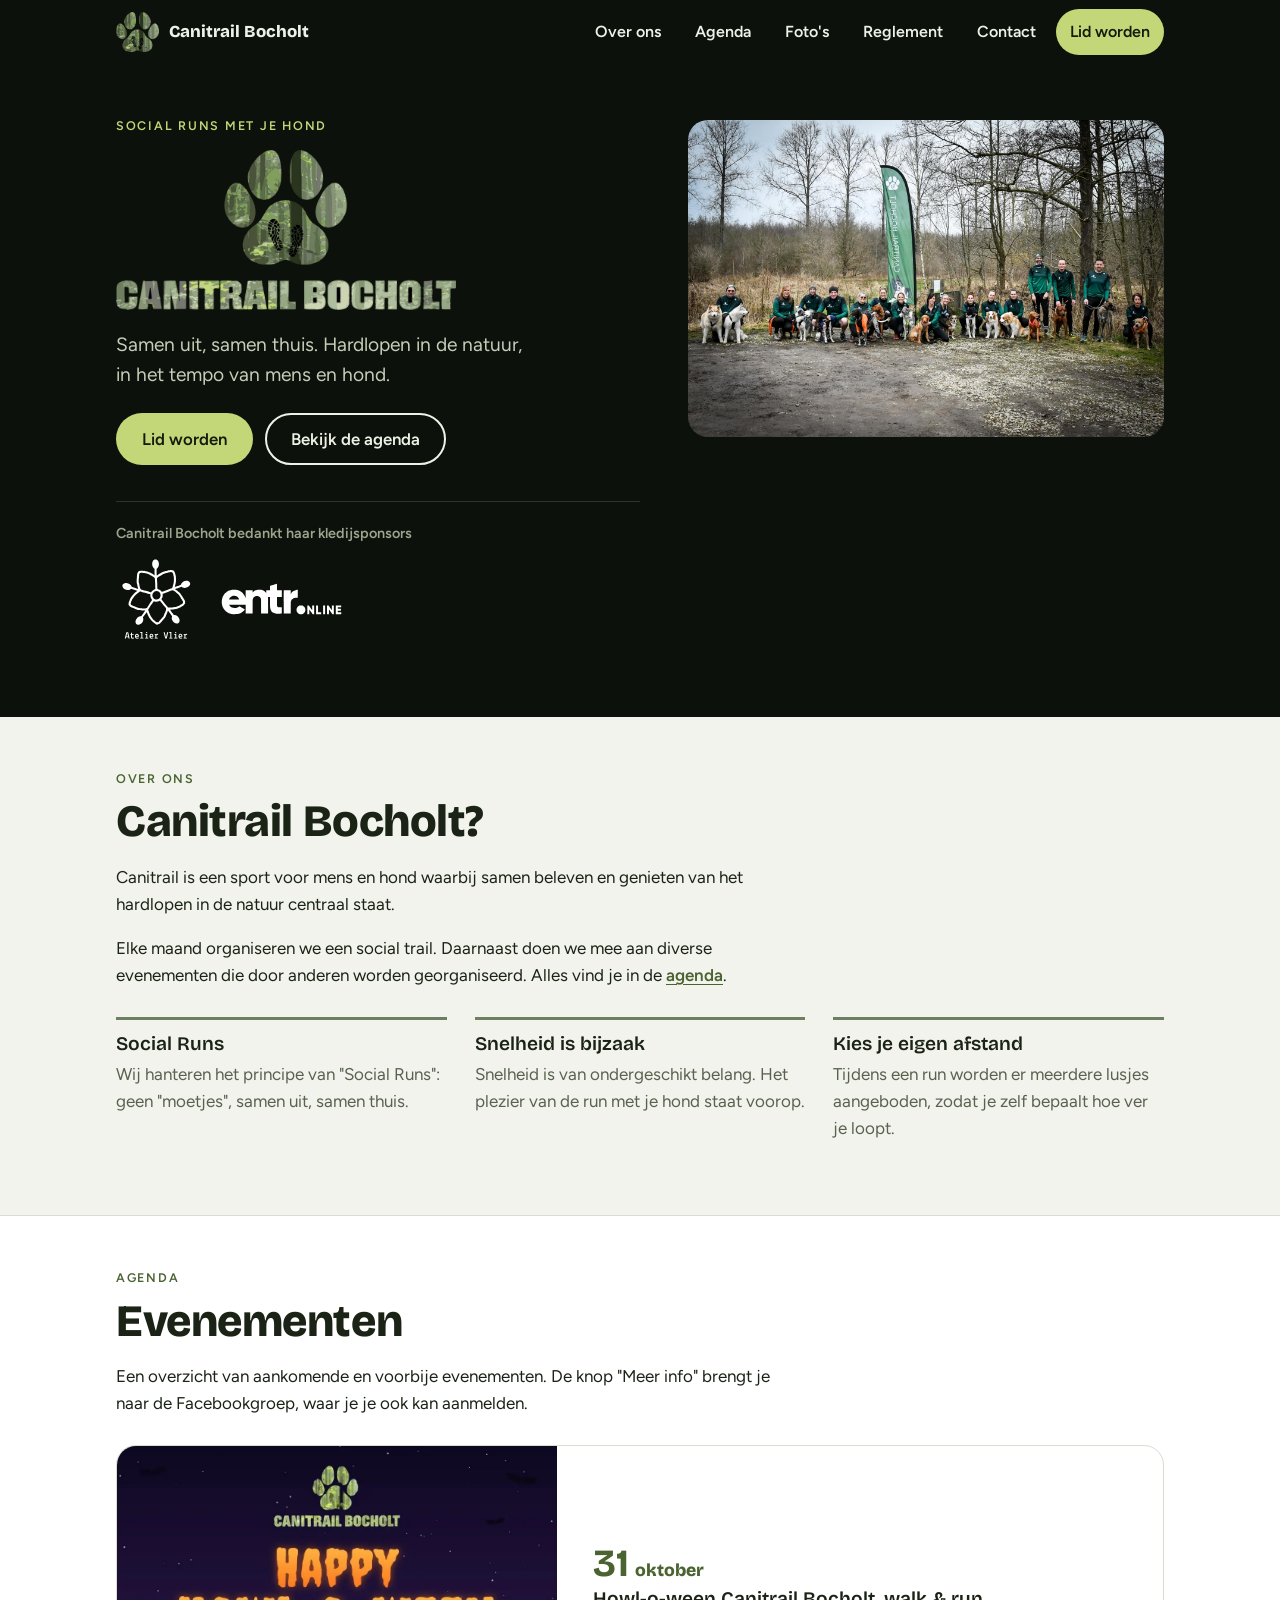
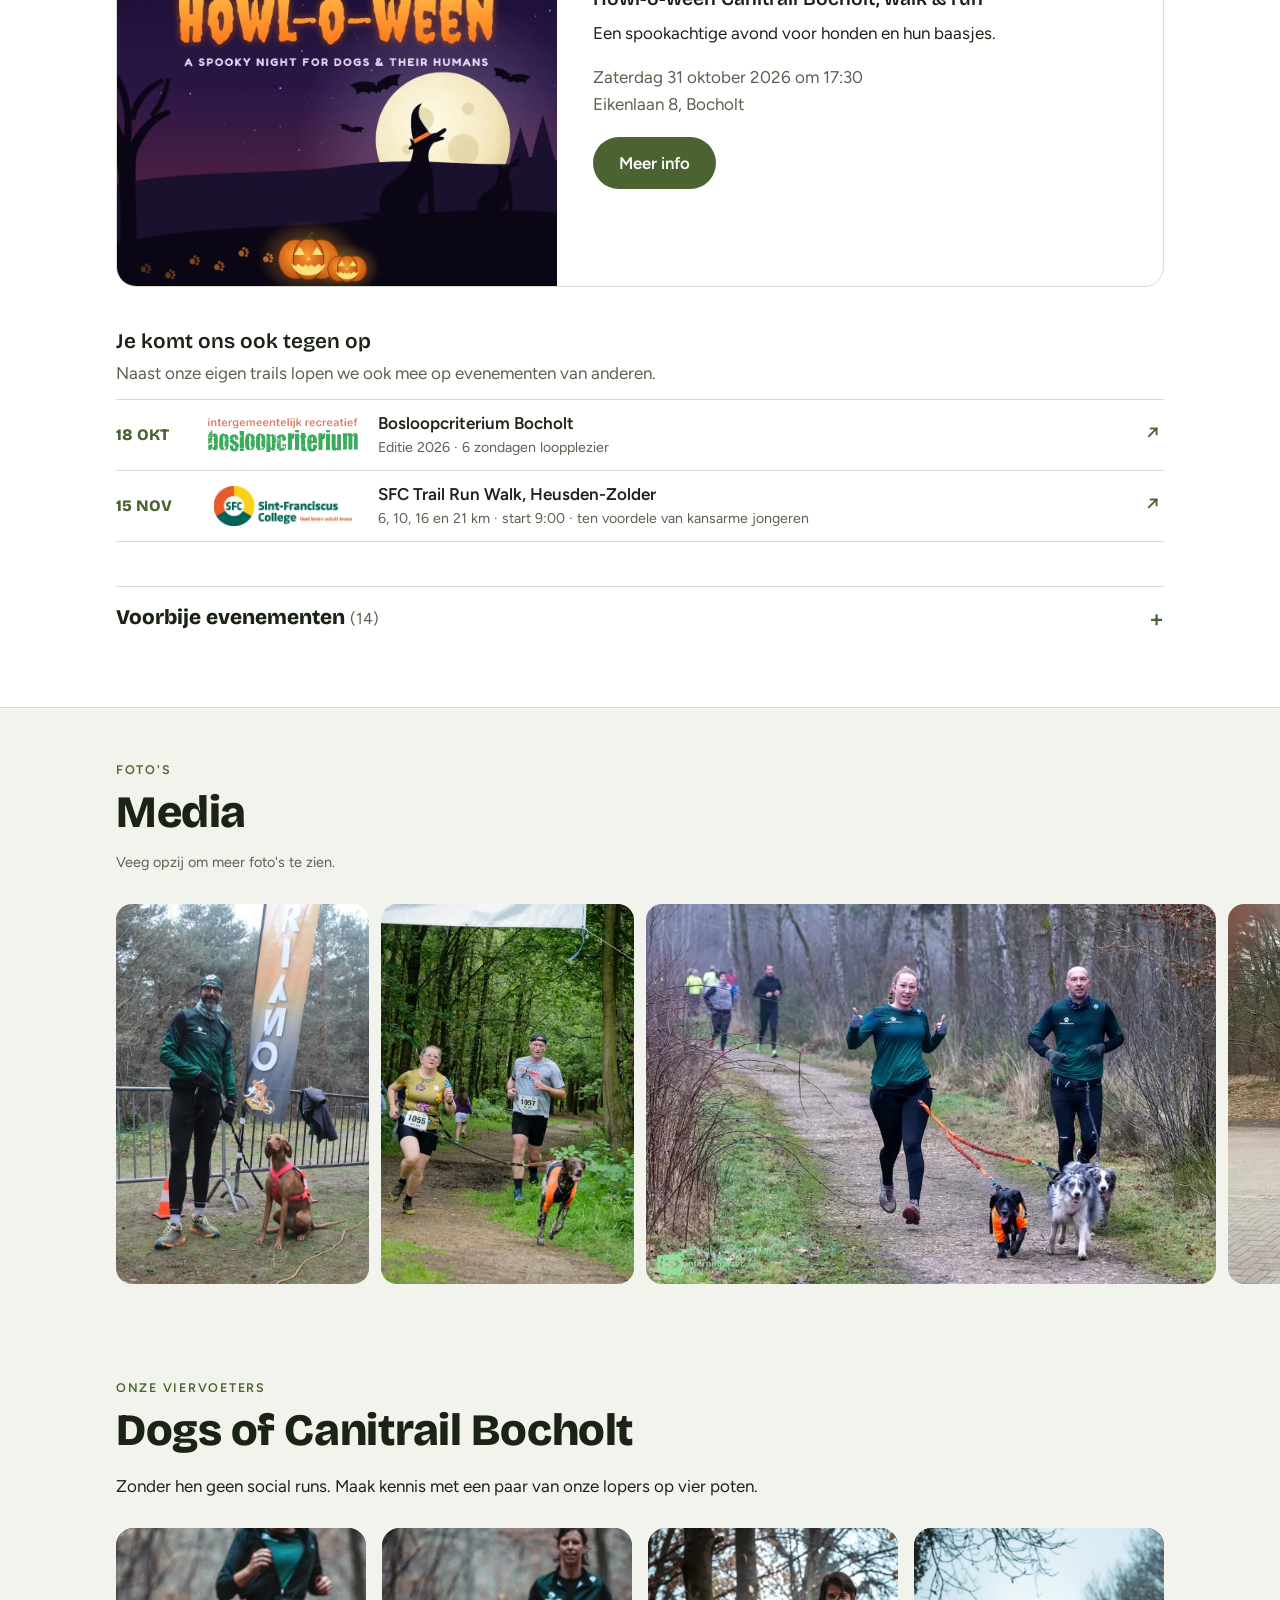
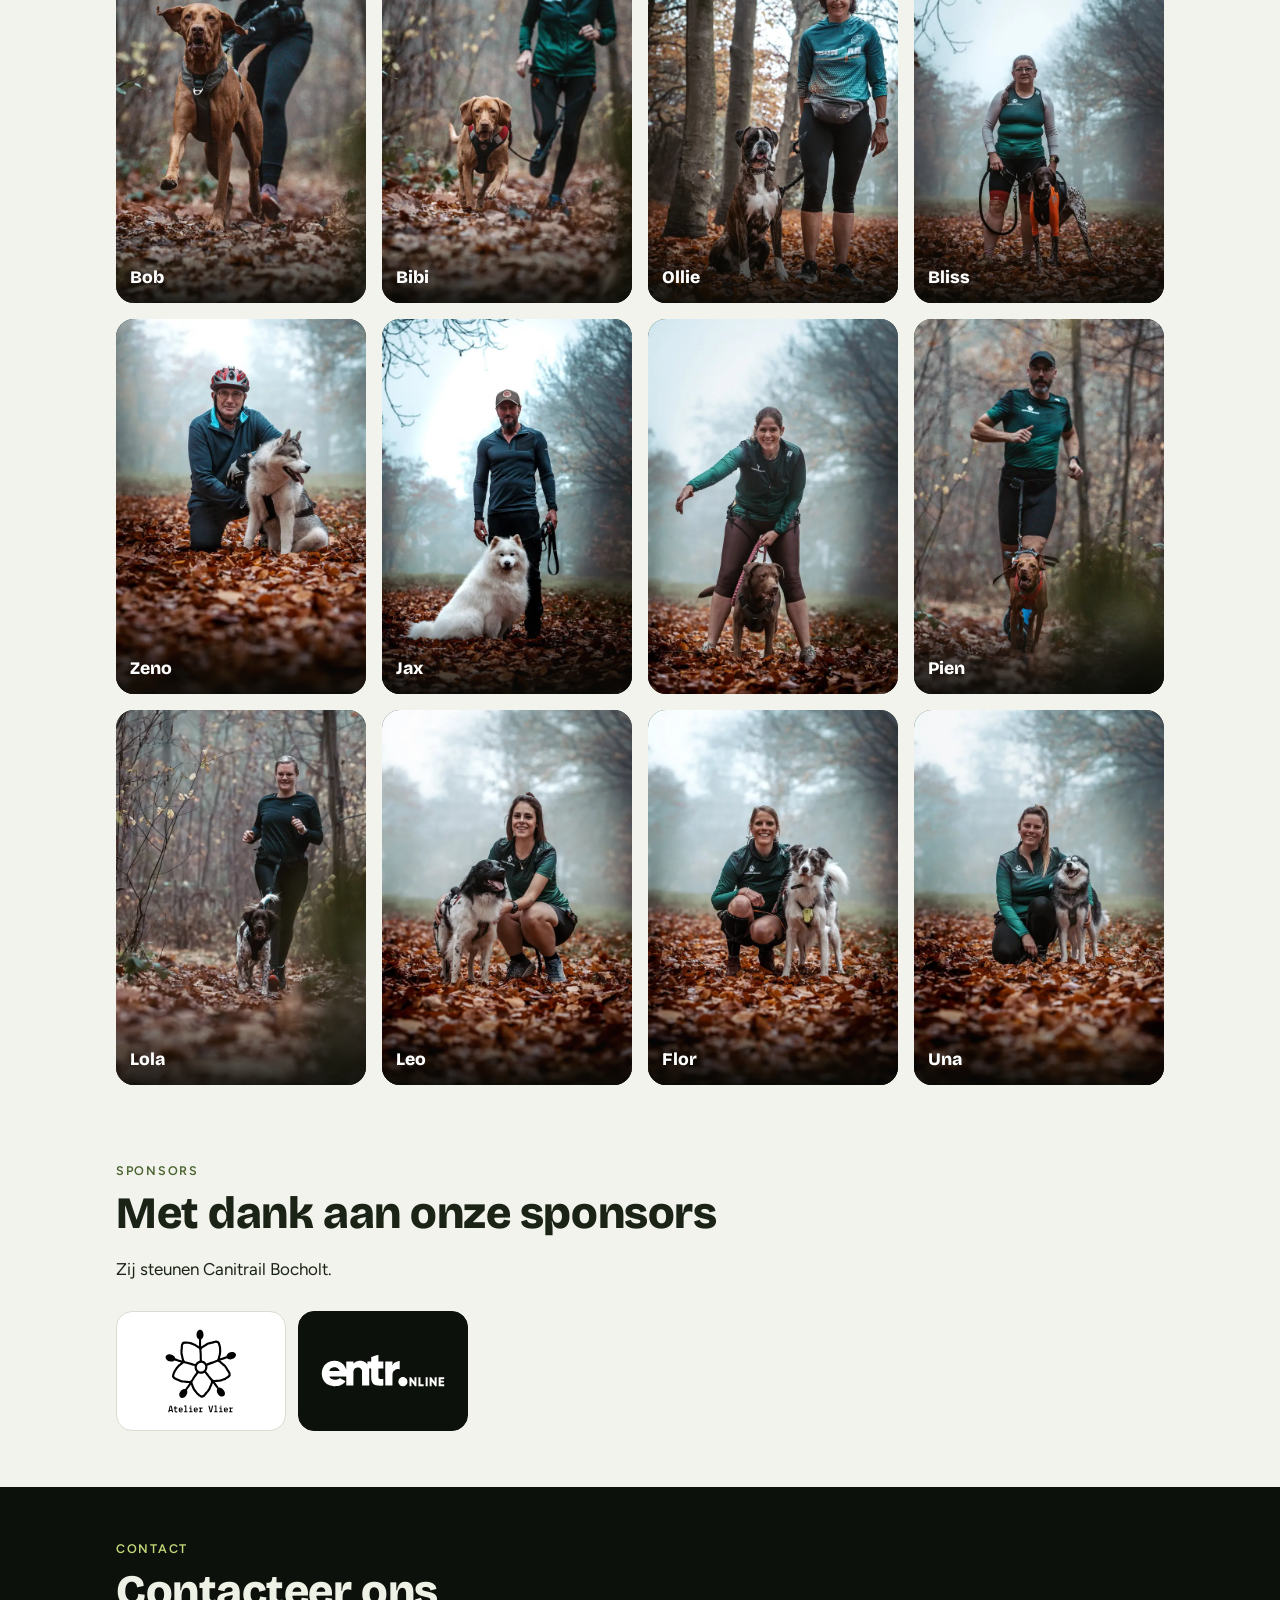
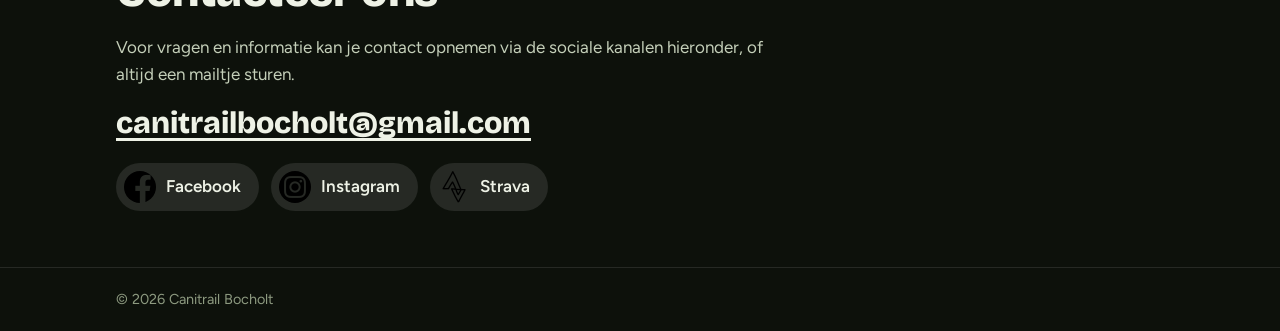
==== commit e92ca239: "Dogs: show names Co-Authored-By: Claude Sonnet 5.5 <noreply@anthropic.com> Claude-Session: https://c" ====
--- a/index.html
+++ b/index.html
@@ -424,18 +424,18 @@
       <p style="margin-top:18px">Zonder hen geen social runs. Maak kennis met een paar van onze lopers op vier poten.</p>
     </div>
     <ul class="dogs">
-        <li class="dog"><img loading="lazy" decoding="async" width="640" height="960" src="images/dogs/dog-01.webp" alt="Hongaarse vizsla met baasje tijdens een canitrail"><div class="cap"><h3>Hongaarse vizsla</h3></div></li>
-        <li class="dog"><img loading="lazy" decoding="async" width="640" height="960" src="images/dogs/dog-02.webp" alt="Hongaarse vizsla met baasje tijdens een canitrail"><div class="cap"><h3>Hongaarse vizsla</h3></div></li>
-        <li class="dog"><img loading="lazy" decoding="async" width="640" height="960" src="images/dogs/dog-03.webp" alt="Boxer met baasje tijdens een canitrail"><div class="cap"><h3>Boxer</h3></div></li>
-        <li class="dog"><img loading="lazy" decoding="async" width="640" height="960" src="images/dogs/dog-04.webp" alt="Duitse staande hond met baasje tijdens een canitrail"><div class="cap"><h3>Duitse staande hond</h3></div></li>
-        <li class="dog"><img loading="lazy" decoding="async" width="640" height="960" src="images/dogs/dog-05.webp" alt="Siberische husky met baasje tijdens een canitrail"><div class="cap"><h3>Siberische husky</h3></div></li>
-        <li class="dog"><img loading="lazy" decoding="async" width="640" height="960" src="images/dogs/dog-06.webp" alt="Samojeed met baasje tijdens een canitrail"><div class="cap"><h3>Samojeed</h3></div></li>
-        <li class="dog"><img loading="lazy" decoding="async" width="640" height="960" src="images/dogs/dog-07.webp" alt="Labrador met baasje tijdens een canitrail"><div class="cap"><h3>Labrador</h3></div></li>
-        <li class="dog"><img loading="lazy" decoding="async" width="640" height="960" src="images/dogs/dog-08.webp" alt="Hongaarse vizsla met baasje tijdens een canitrail"><div class="cap"><h3>Hongaarse vizsla</h3></div></li>
-        <li class="dog"><img loading="lazy" decoding="async" width="640" height="960" src="images/dogs/dog-09.webp" alt="Kleine Münsterlander met baasje tijdens een canitrail"><div class="cap"><h3>Kleine Münsterlander</h3></div></li>
-        <li class="dog"><img loading="lazy" decoding="async" width="640" height="960" src="images/dogs/dog-10.webp" alt="Stabij met baasje tijdens een canitrail"><div class="cap"><h3>Stabij</h3></div></li>
-        <li class="dog"><img loading="lazy" decoding="async" width="640" height="960" src="images/dogs/dog-11.webp" alt="Border collie met baasje tijdens een canitrail"><div class="cap"><h3>Border collie</h3></div></li>
-        <li class="dog"><img loading="lazy" decoding="async" width="640" height="960" src="images/dogs/dog-12.webp" alt="Siberische husky met baasje tijdens een canitrail"><div class="cap"><h3>Siberische husky</h3></div></li>
+        <li class="dog"><img loading="lazy" decoding="async" width="640" height="960" src="images/dogs/dog-01.webp" alt="Bob, hongaarse vizsla, tijdens een canitrail"><div class="cap"><h3>Bob</h3></div></li>
+        <li class="dog"><img loading="lazy" decoding="async" width="640" height="960" src="images/dogs/dog-02.webp" alt="Bibi, hongaarse vizsla, tijdens een canitrail"><div class="cap"><h3>Bibi</h3></div></li>
+        <li class="dog"><img loading="lazy" decoding="async" width="640" height="960" src="images/dogs/dog-03.webp" alt="Ollie, boxer, tijdens een canitrail"><div class="cap"><h3>Ollie</h3></div></li>
+        <li class="dog"><img loading="lazy" decoding="async" width="640" height="960" src="images/dogs/dog-04.webp" alt="Bliss, duitse staande hond, tijdens een canitrail"><div class="cap"><h3>Bliss</h3></div></li>
+        <li class="dog"><img loading="lazy" decoding="async" width="640" height="960" src="images/dogs/dog-05.webp" alt="Zeno, siberische husky, tijdens een canitrail"><div class="cap"><h3>Zeno</h3></div></li>
+        <li class="dog"><img loading="lazy" decoding="async" width="640" height="960" src="images/dogs/dog-06.webp" alt="Jax, samojeed, tijdens een canitrail"><div class="cap"><h3>Jax</h3></div></li>
+        <li class="dog"><img loading="lazy" decoding="async" width="640" height="960" src="images/dogs/dog-07.webp" alt="Labrador tijdens een canitrail"></li>
+        <li class="dog"><img loading="lazy" decoding="async" width="640" height="960" src="images/dogs/dog-08.webp" alt="Pien, hongaarse vizsla, tijdens een canitrail"><div class="cap"><h3>Pien</h3></div></li>
+        <li class="dog"><img loading="lazy" decoding="async" width="640" height="960" src="images/dogs/dog-09.webp" alt="Lola, kleine münsterlander, tijdens een canitrail"><div class="cap"><h3>Lola</h3></div></li>
+        <li class="dog"><img loading="lazy" decoding="async" width="640" height="960" src="images/dogs/dog-10.webp" alt="Leo, stabij, tijdens een canitrail"><div class="cap"><h3>Leo</h3></div></li>
+        <li class="dog"><img loading="lazy" decoding="async" width="640" height="960" src="images/dogs/dog-11.webp" alt="Flor, border collie, tijdens een canitrail"><div class="cap"><h3>Flor</h3></div></li>
+        <li class="dog"><img loading="lazy" decoding="async" width="640" height="960" src="images/dogs/dog-12.webp" alt="Una, siberische husky, tijdens een canitrail"><div class="cap"><h3>Una</h3></div></li>
     </ul>
   </section>
 
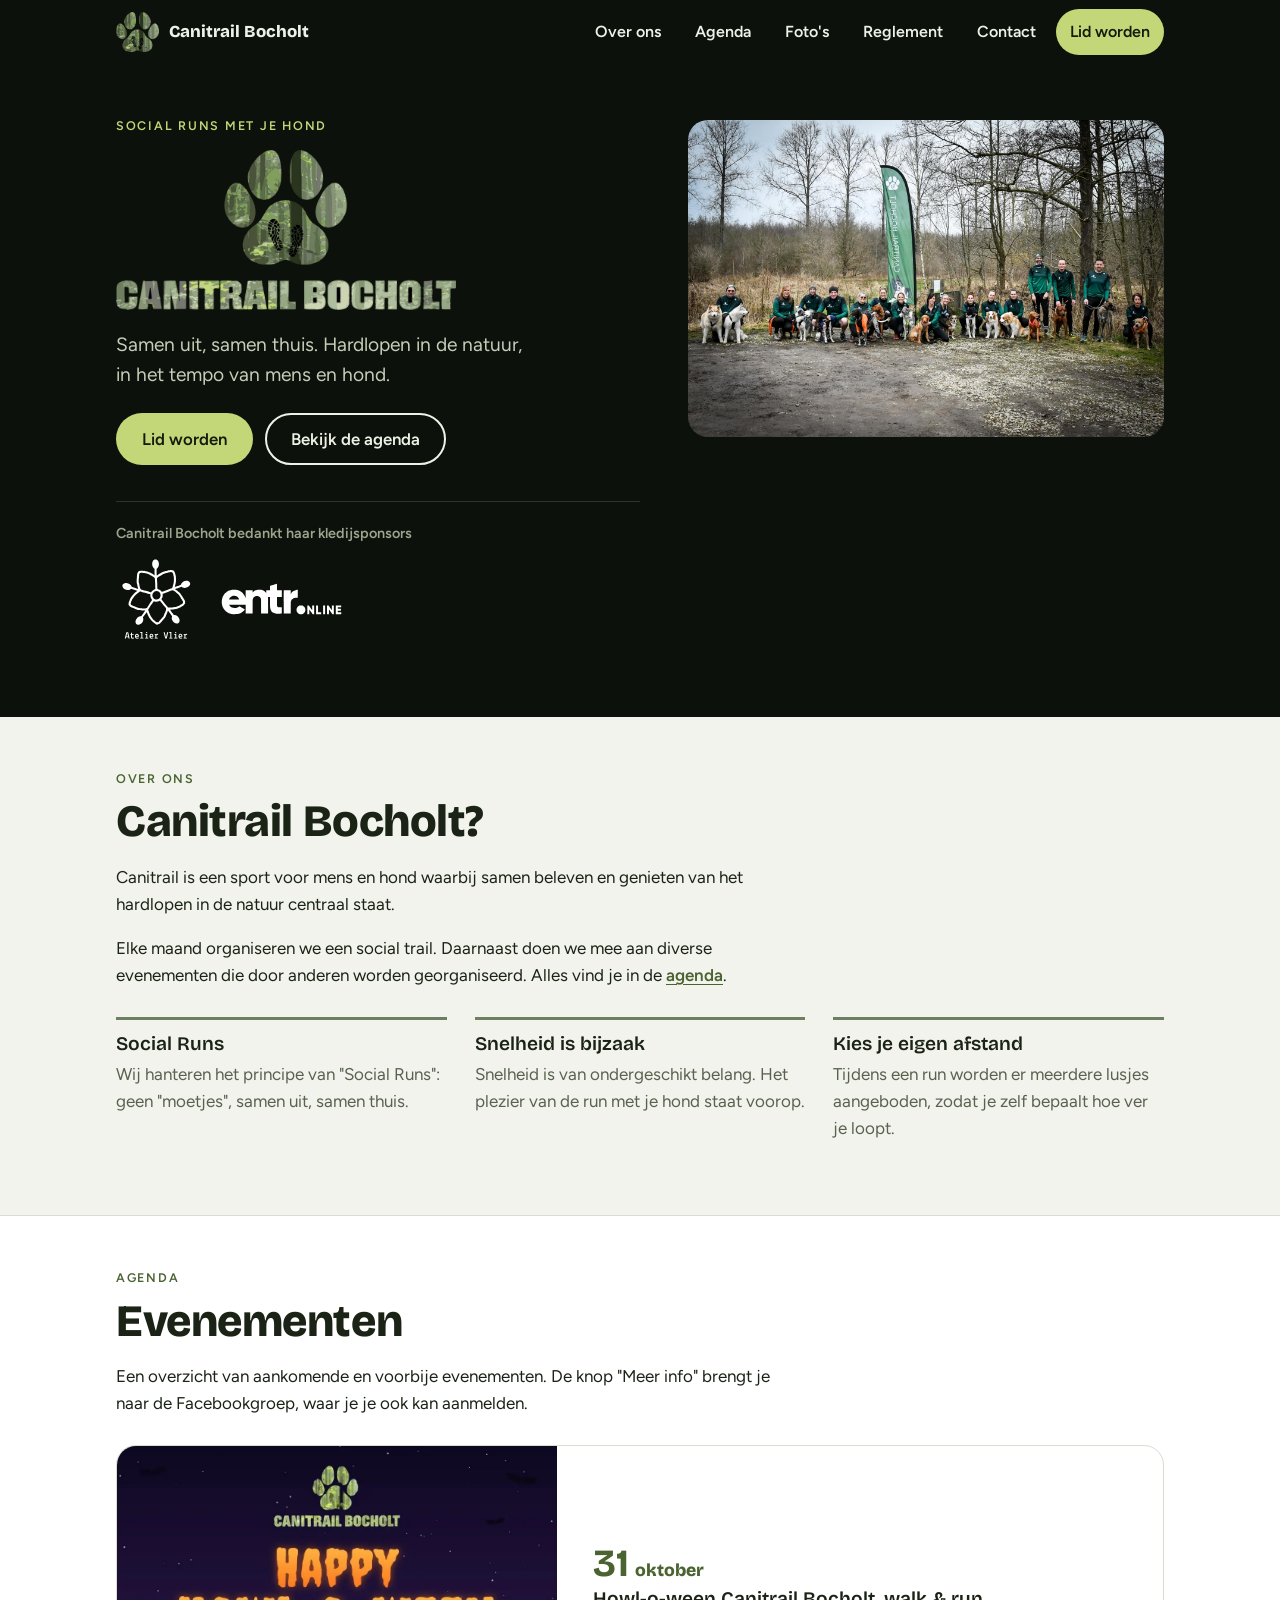
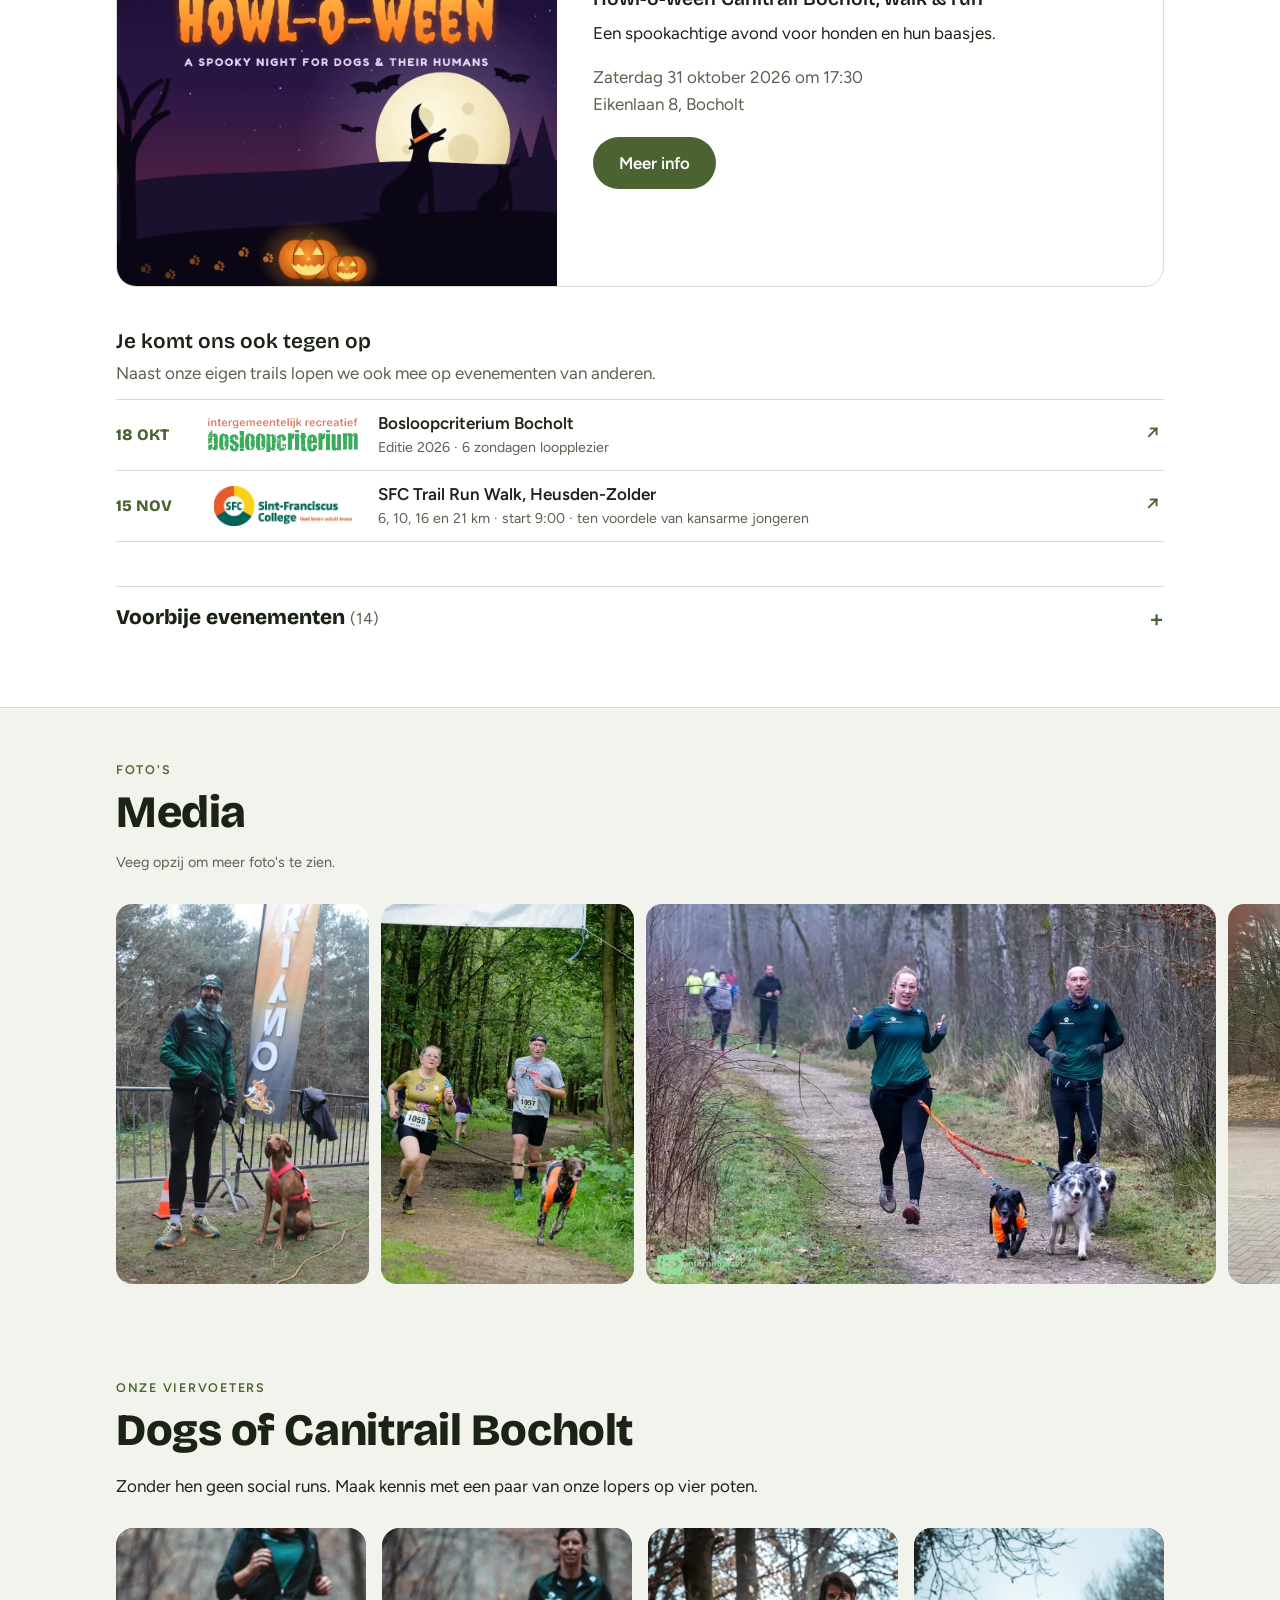
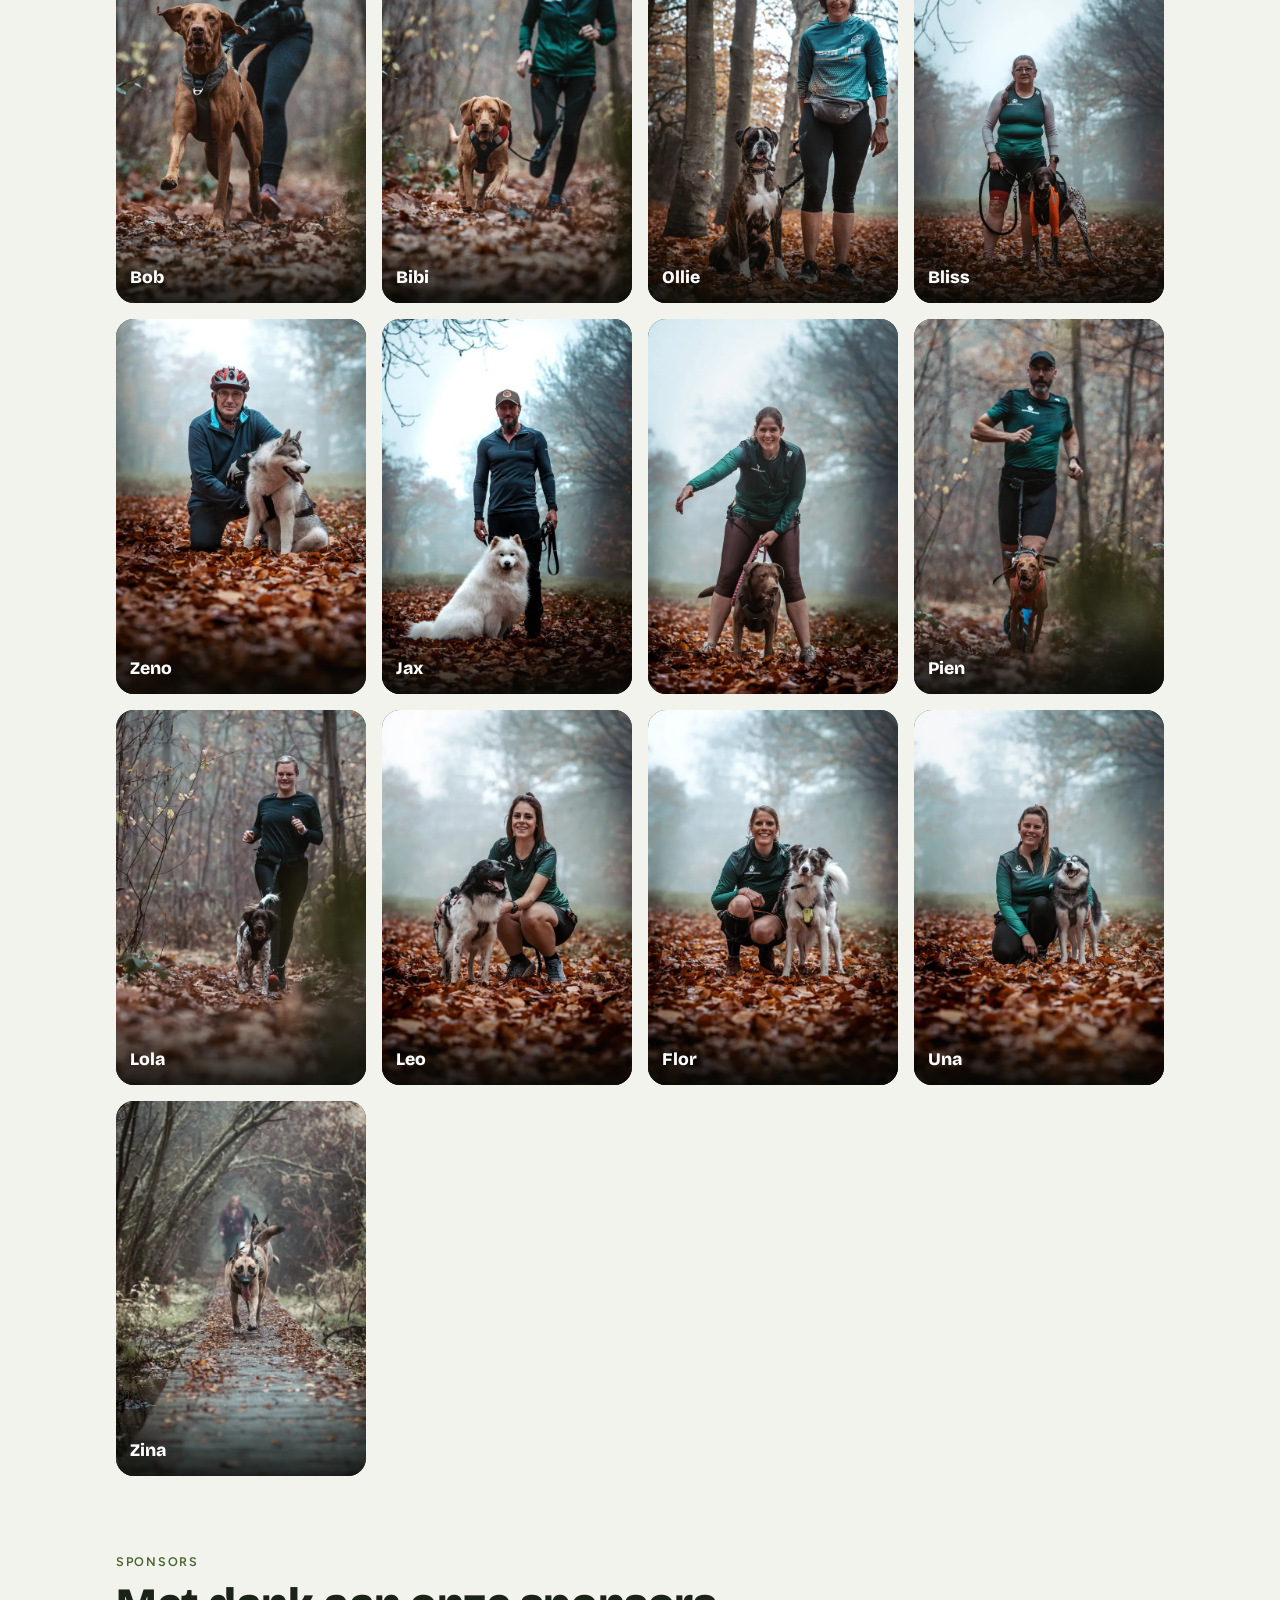
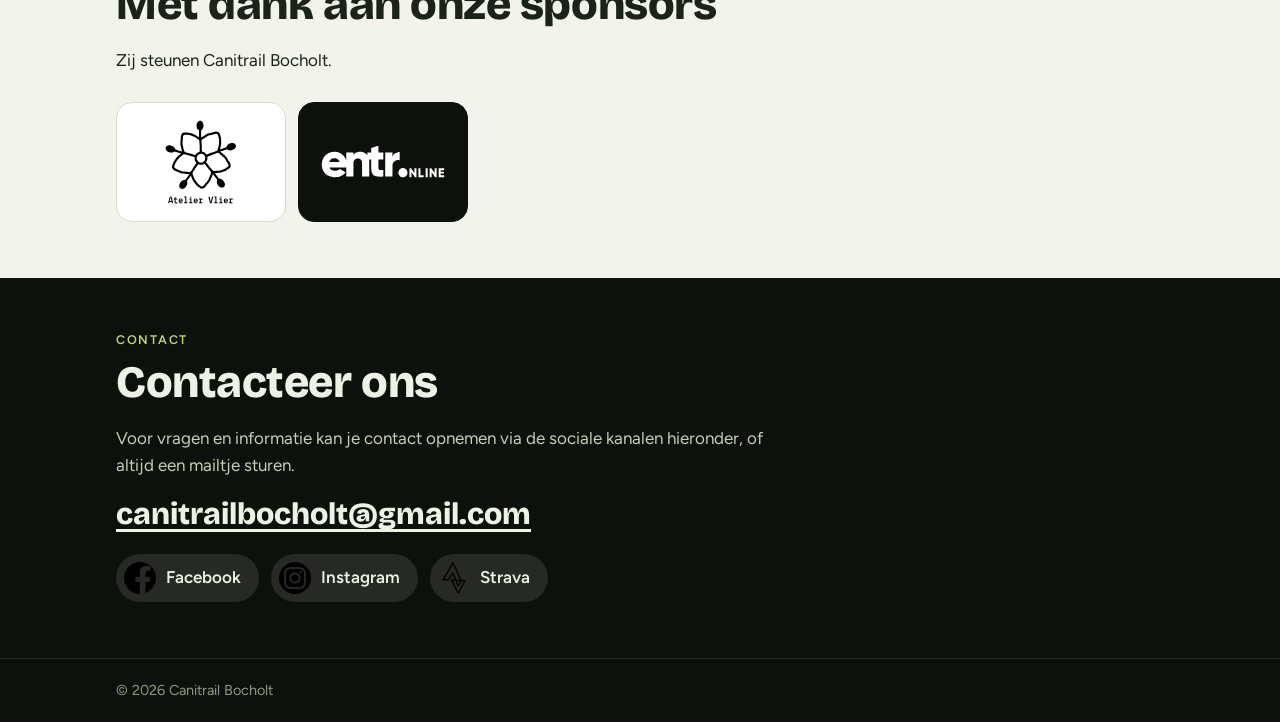
==== commit 060d8c17: "Dogs: add Zina Co-Authored-By: Claude Sonnet 5.5 <noreply@anthropic.com> Claude-Session: https://cla" ====
--- a/index.html
+++ b/index.html
@@ -436,6 +436,7 @@
         <li class="dog"><img loading="lazy" decoding="async" width="640" height="960" src="images/dogs/dog-10.webp" alt="Leo, stabij, tijdens een canitrail"><div class="cap"><h3>Leo</h3></div></li>
         <li class="dog"><img loading="lazy" decoding="async" width="640" height="960" src="images/dogs/dog-11.webp" alt="Flor, border collie, tijdens een canitrail"><div class="cap"><h3>Flor</h3></div></li>
         <li class="dog"><img loading="lazy" decoding="async" width="640" height="960" src="images/dogs/dog-12.webp" alt="Una, siberische husky, tijdens een canitrail"><div class="cap"><h3>Una</h3></div></li>
+        <li class="dog"><img loading="lazy" decoding="async" width="640" height="960" src="images/dogs/dog-13.webp" alt="Zina tijdens een canitrail"><div class="cap"><h3>Zina</h3></div></li>
     </ul>
   </section>
 
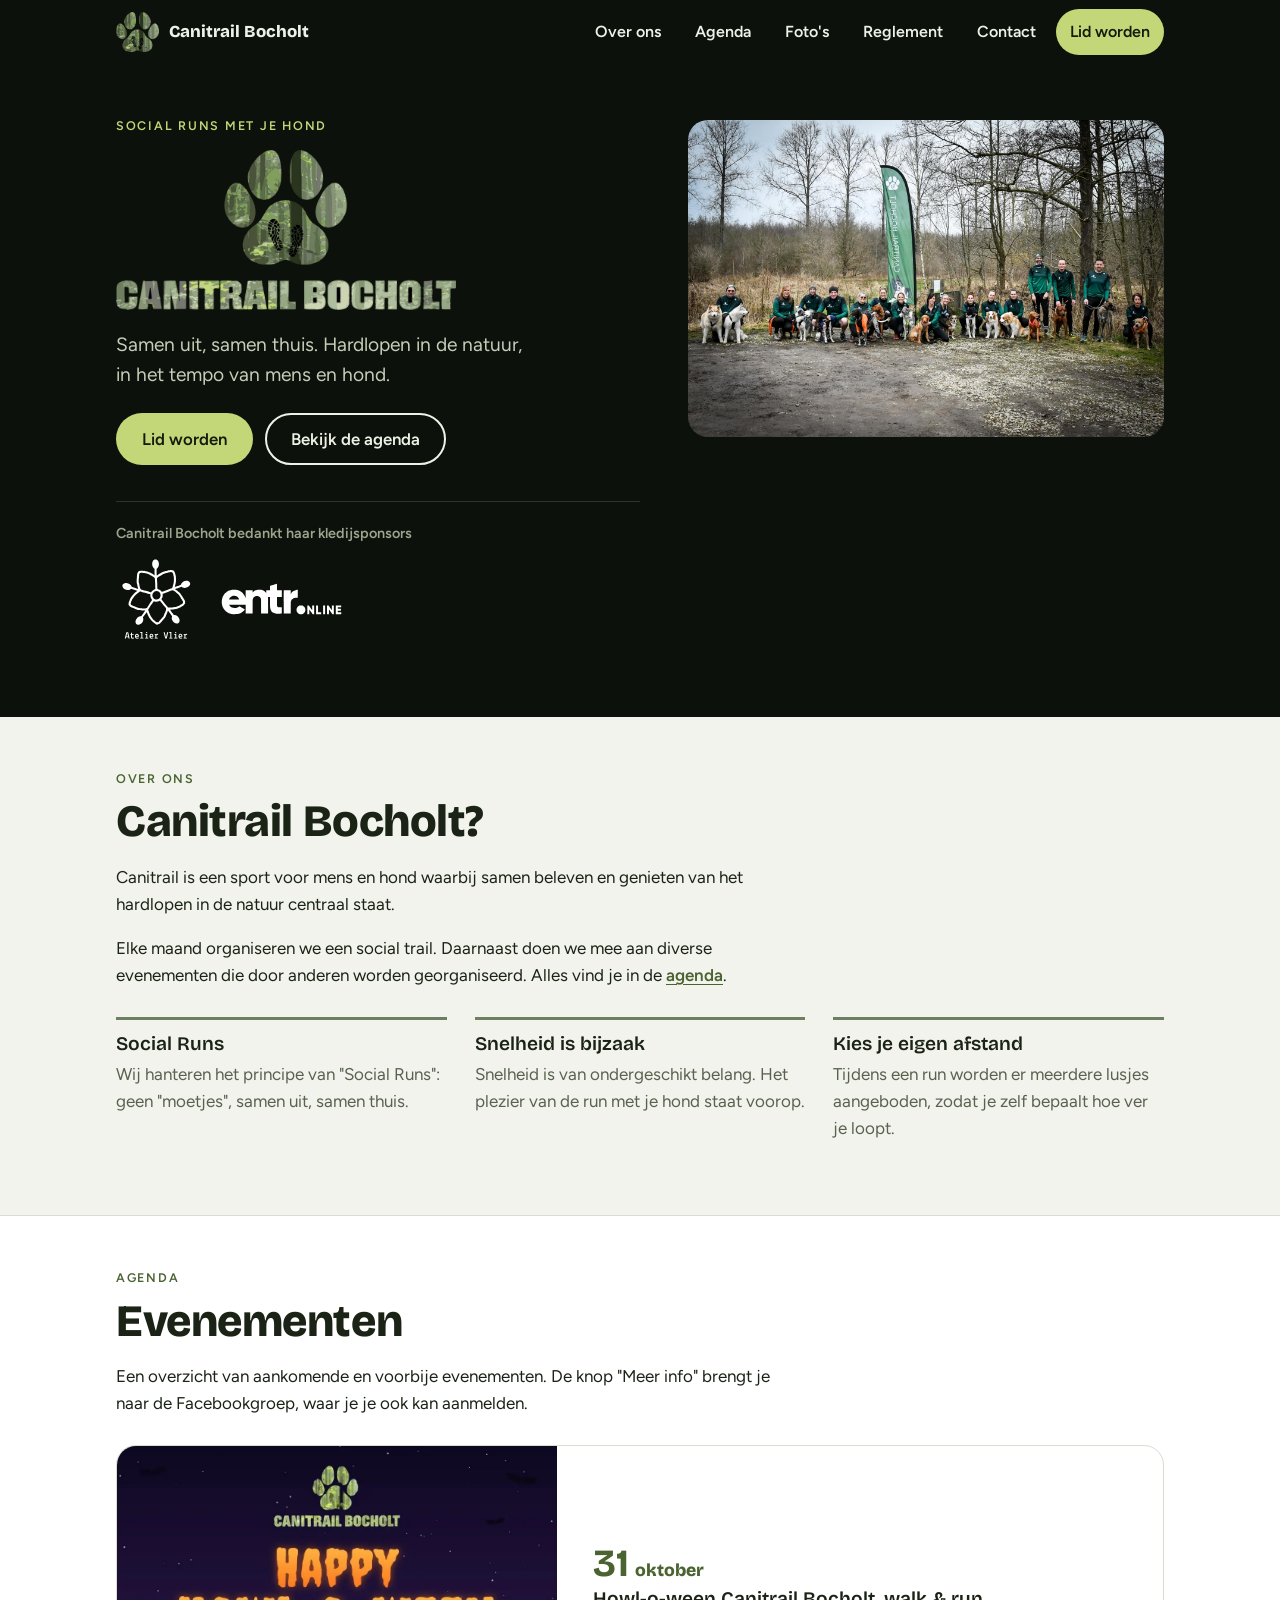
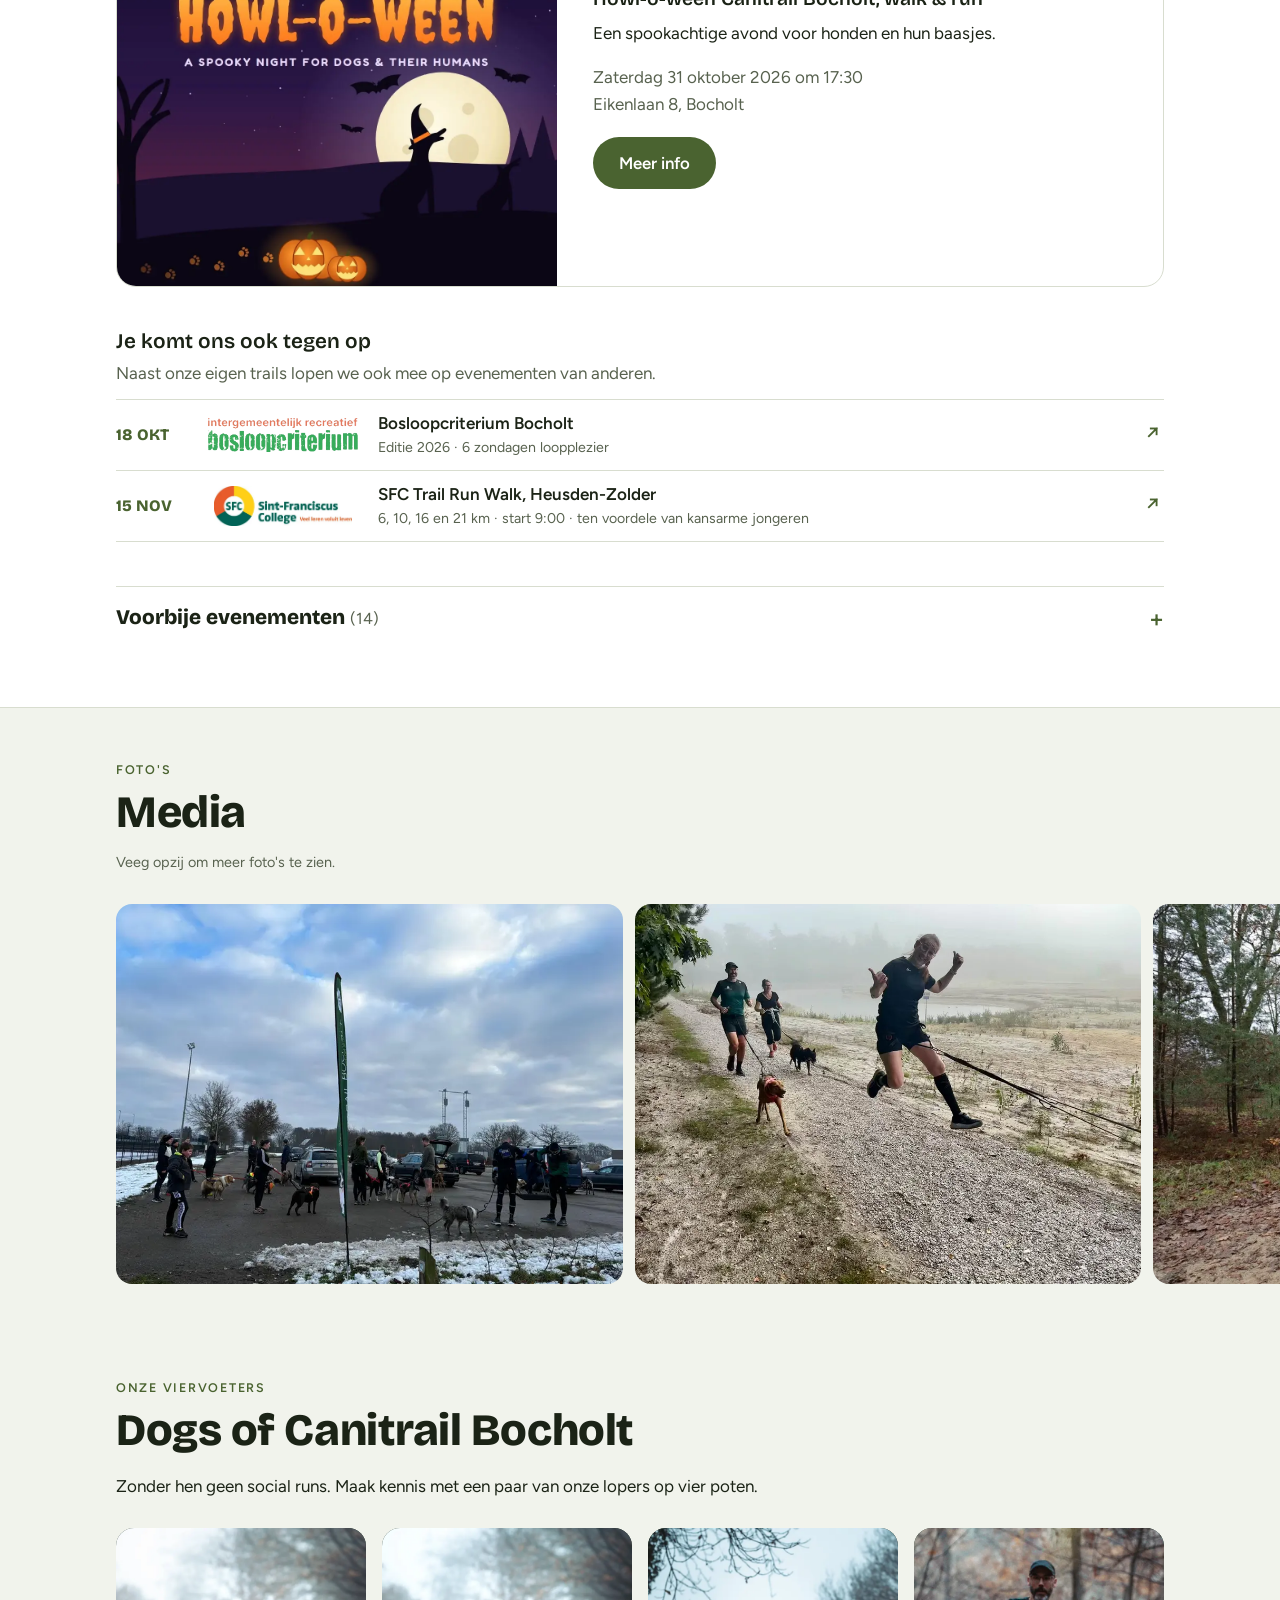
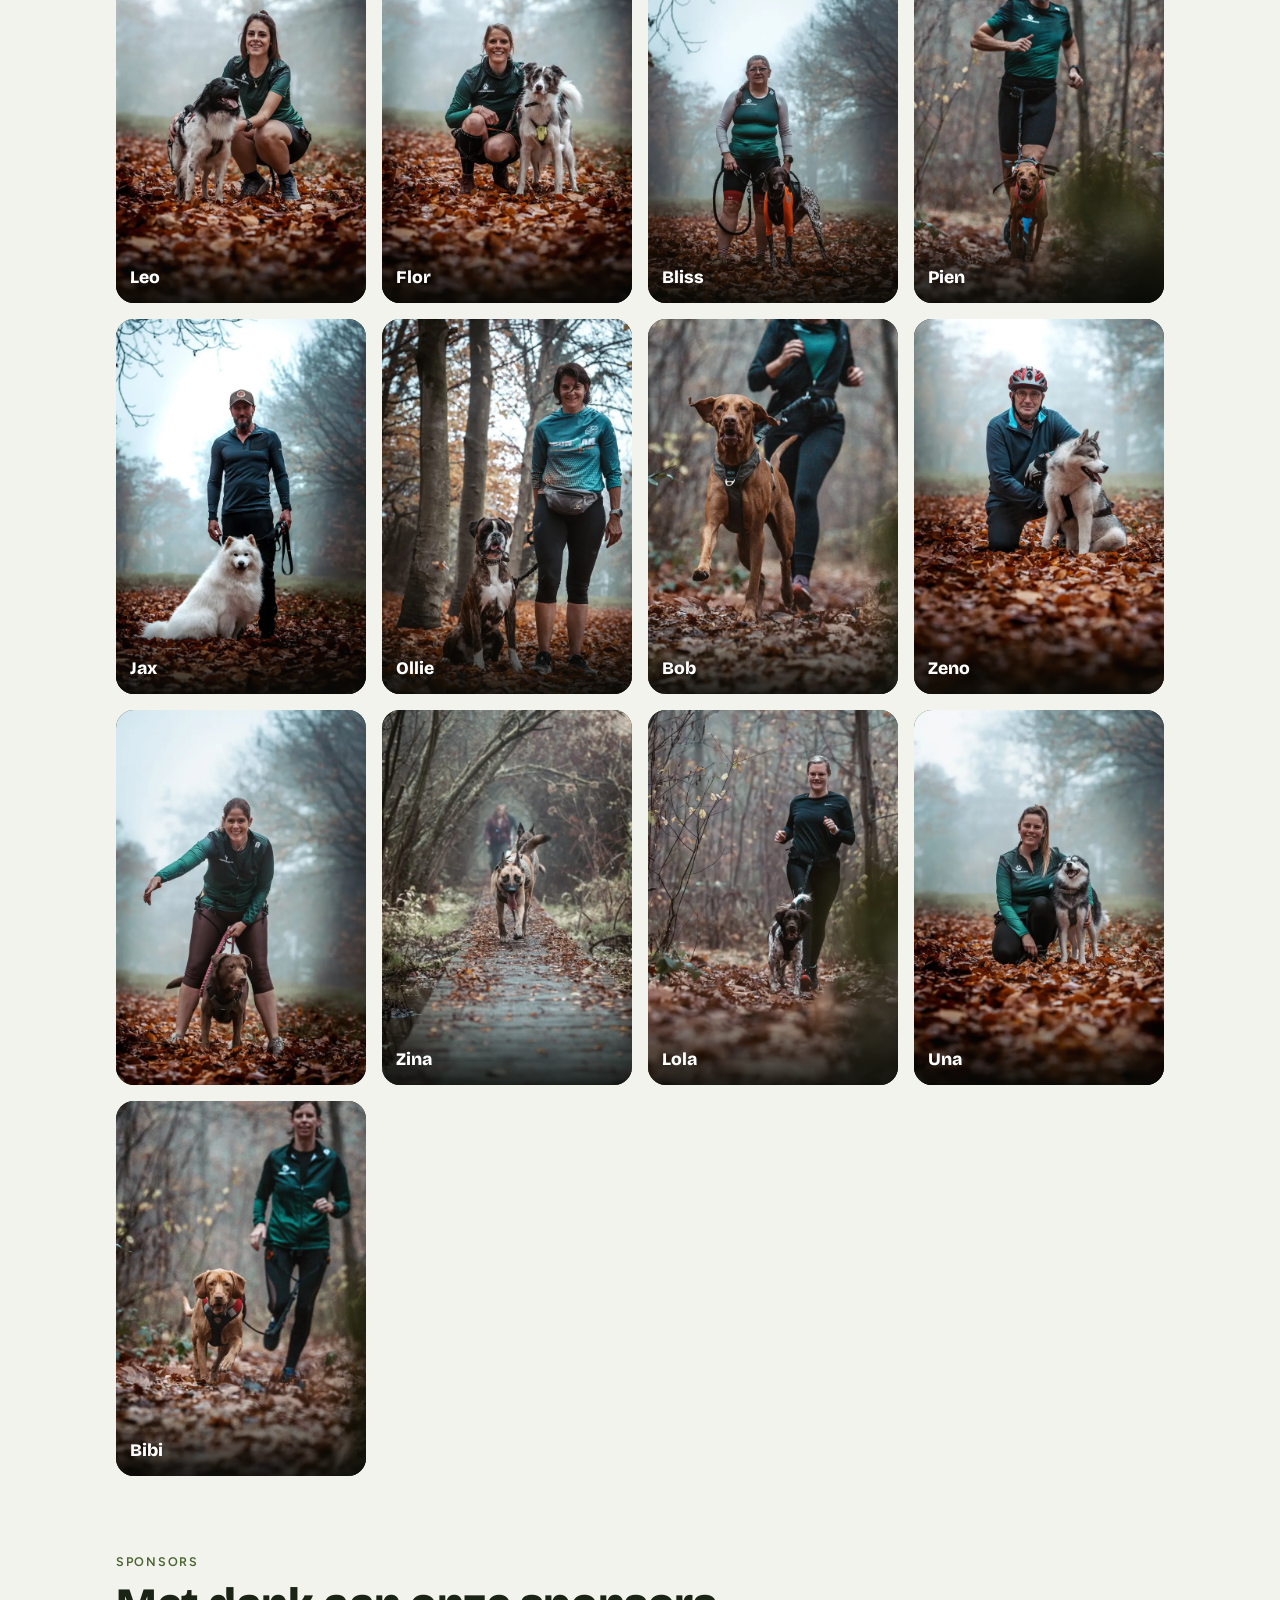
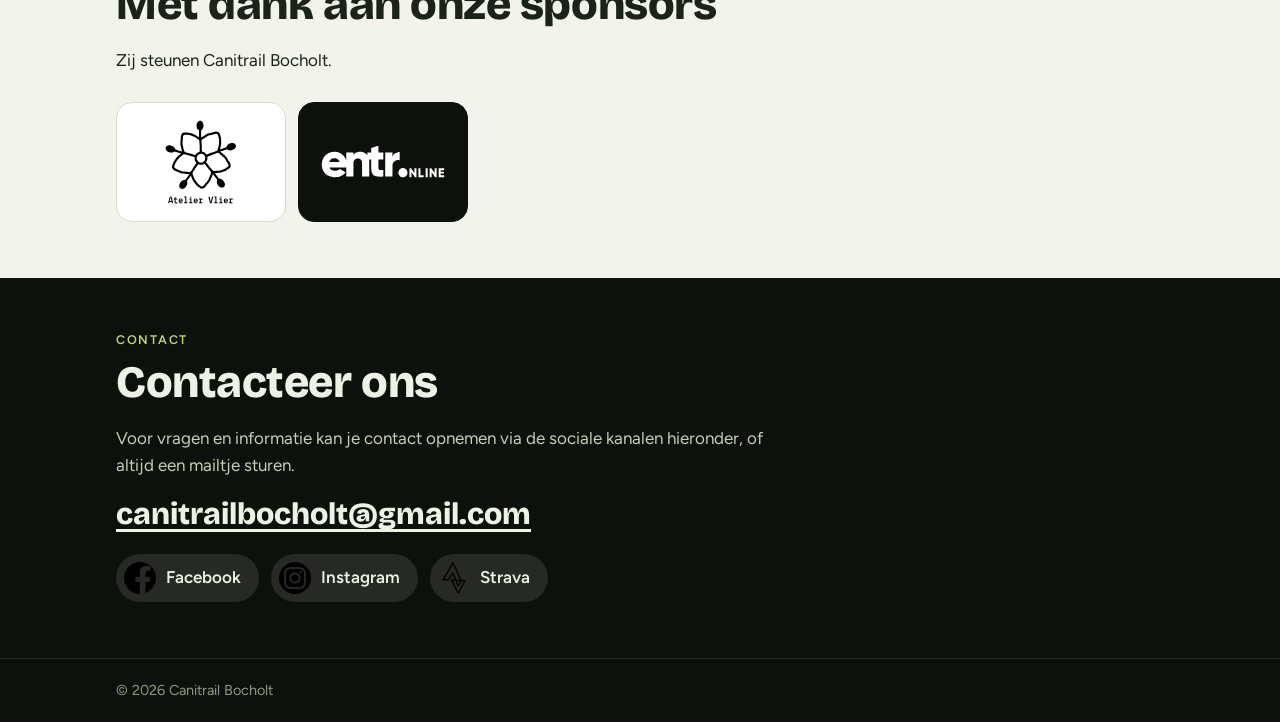
==== commit 646a48f8: "Shuffle gallery and dog cards on each visit Co-Authored-By: Claude Sonnet 5.5 <noreply@anthropic.com" ====
--- a/index.html
+++ b/index.html
@@ -484,6 +484,22 @@
 </div>
 
 <script>
+// Willekeurige volgorde bij elk bezoek (zonder JavaScript blijft de standaardvolgorde)
+(function () {
+  function shuffle(box) {
+    if (!box) return;
+    var items = Array.prototype.slice.call(box.children);
+    for (var i = items.length - 1; i > 0; i--) {
+      var j = Math.floor(Math.random() * (i + 1));
+      var t = items[i]; items[i] = items[j]; items[j] = t;
+    }
+    items.forEach(function (el) { box.appendChild(el); });
+  }
+  shuffle(document.querySelector('.gallery'));
+  shuffle(document.querySelector('.dogs'));
+})();
+</script>
+<script>
 (function(){
   var btn=document.getElementById('menuBtn'),nav=document.getElementById('nav');
   function set(o){nav.classList.toggle('open',o);btn.setAttribute('aria-expanded',o);btn.textContent=o?'Sluit':'Menu'}
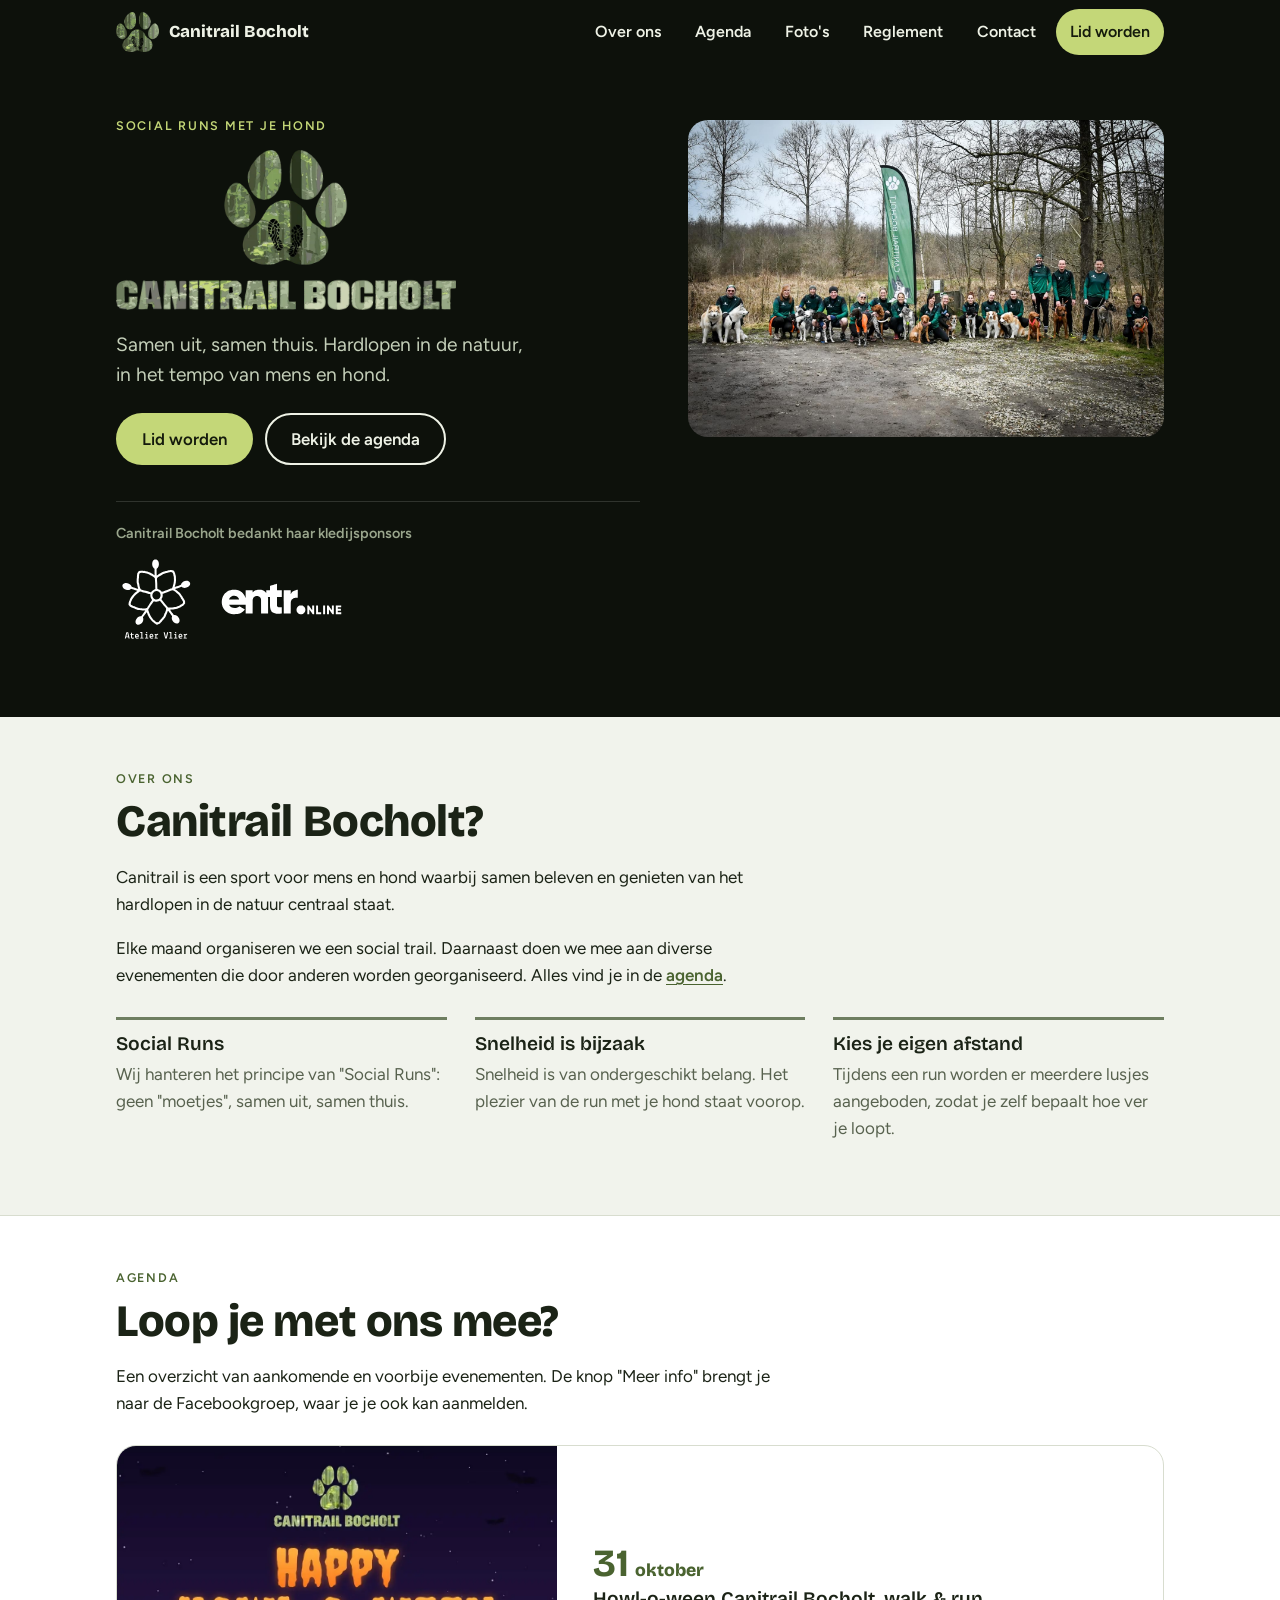
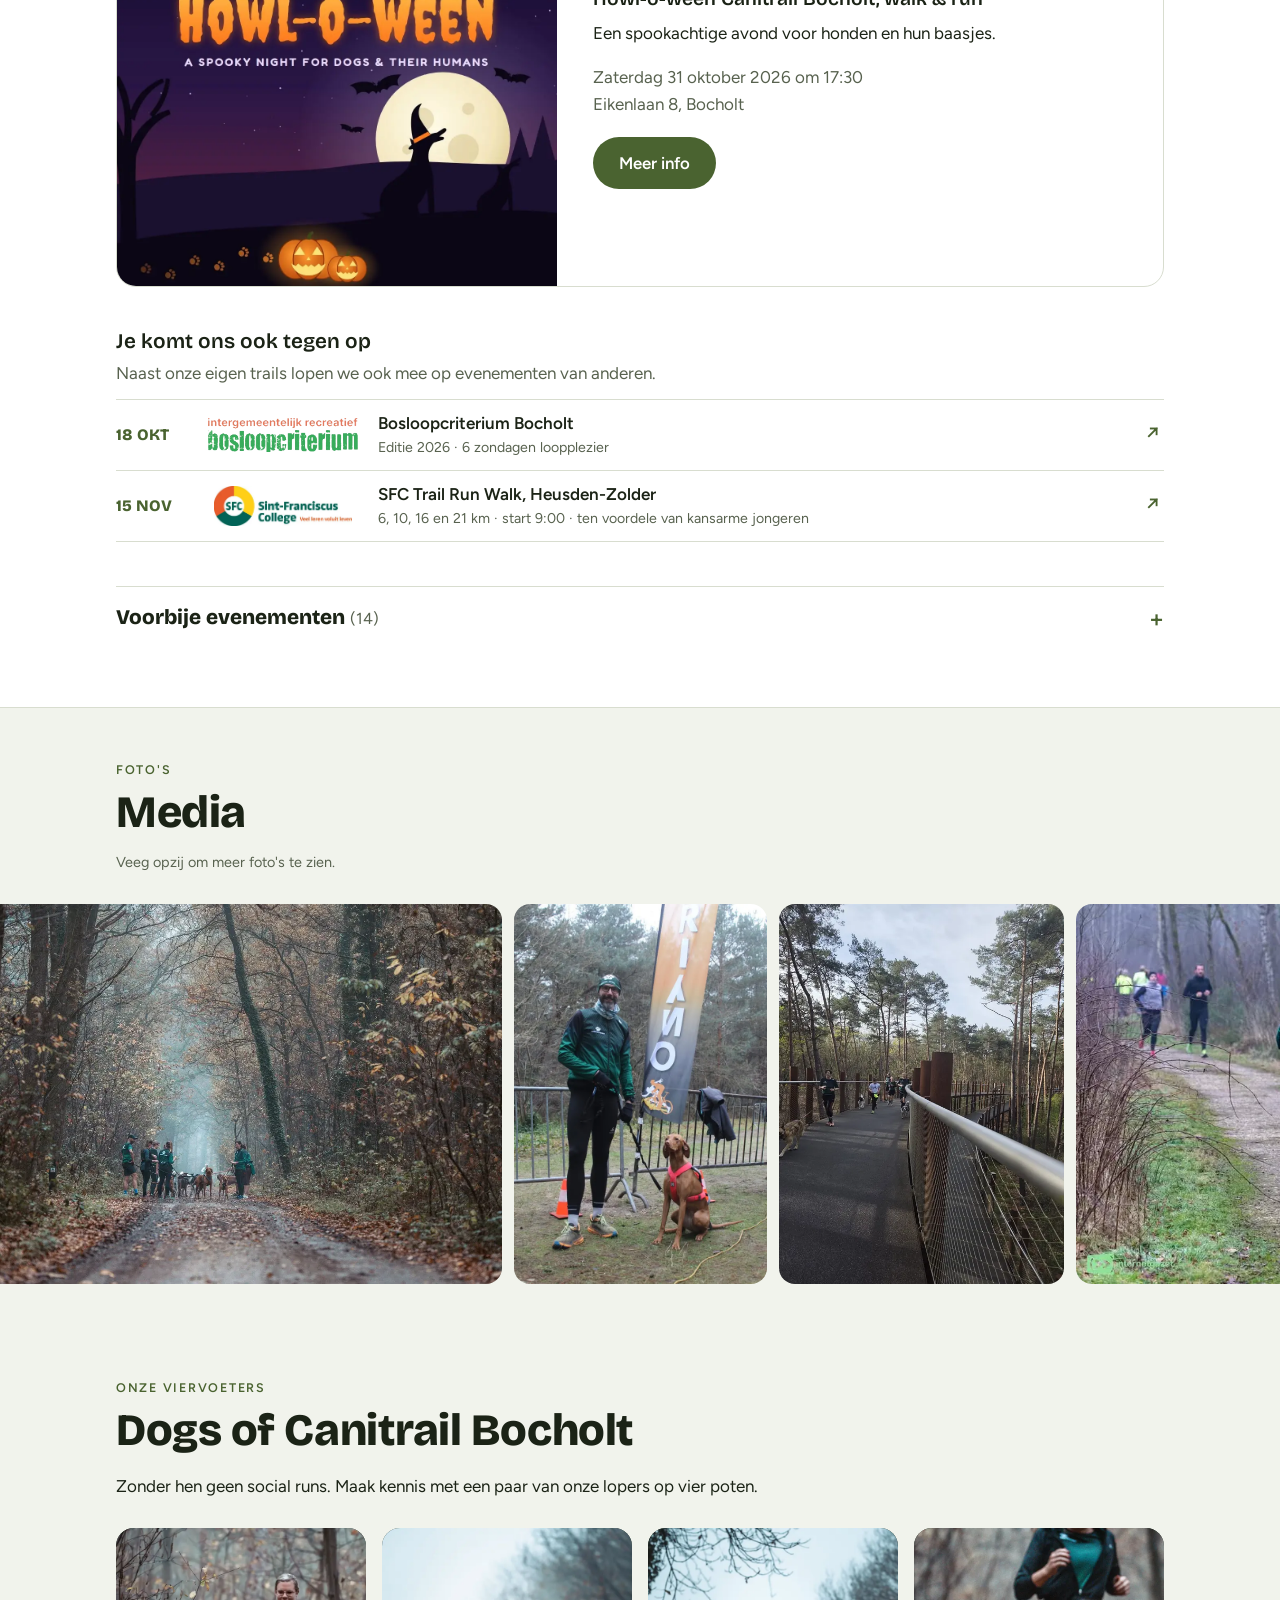
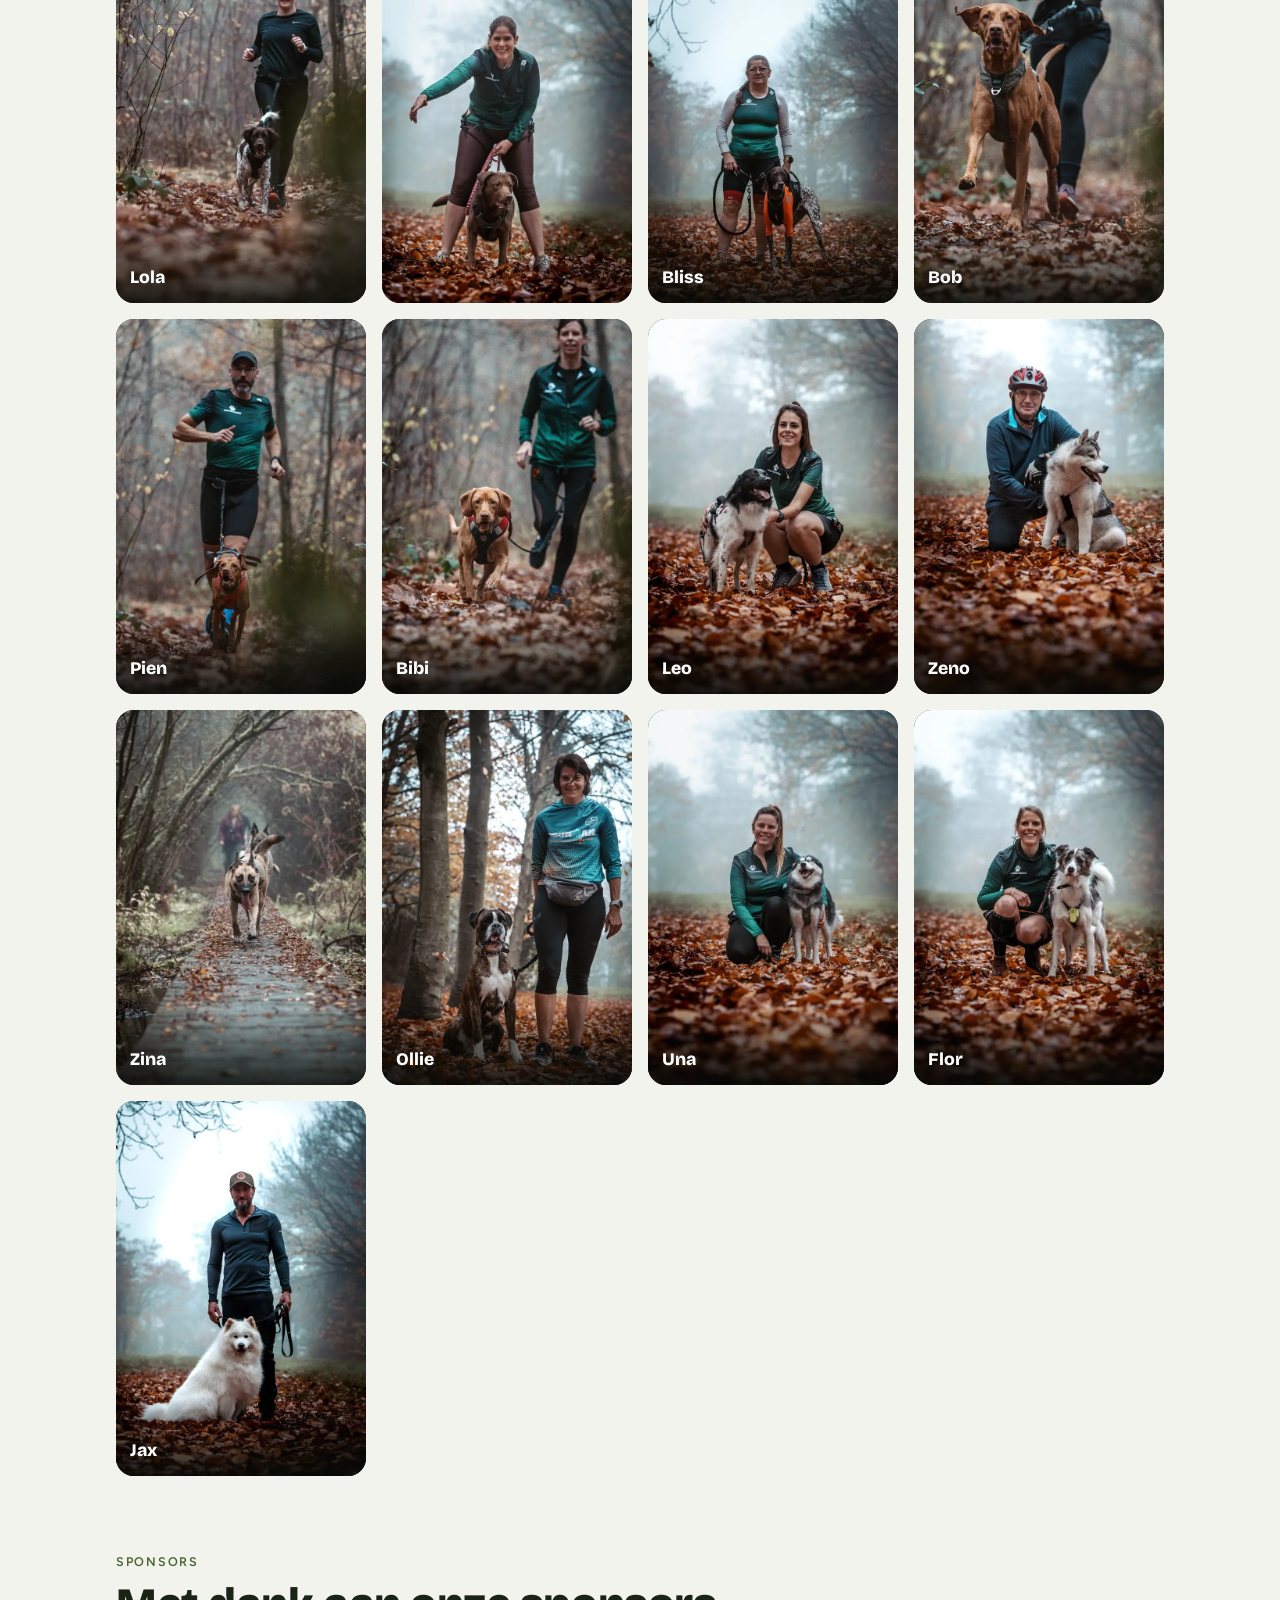
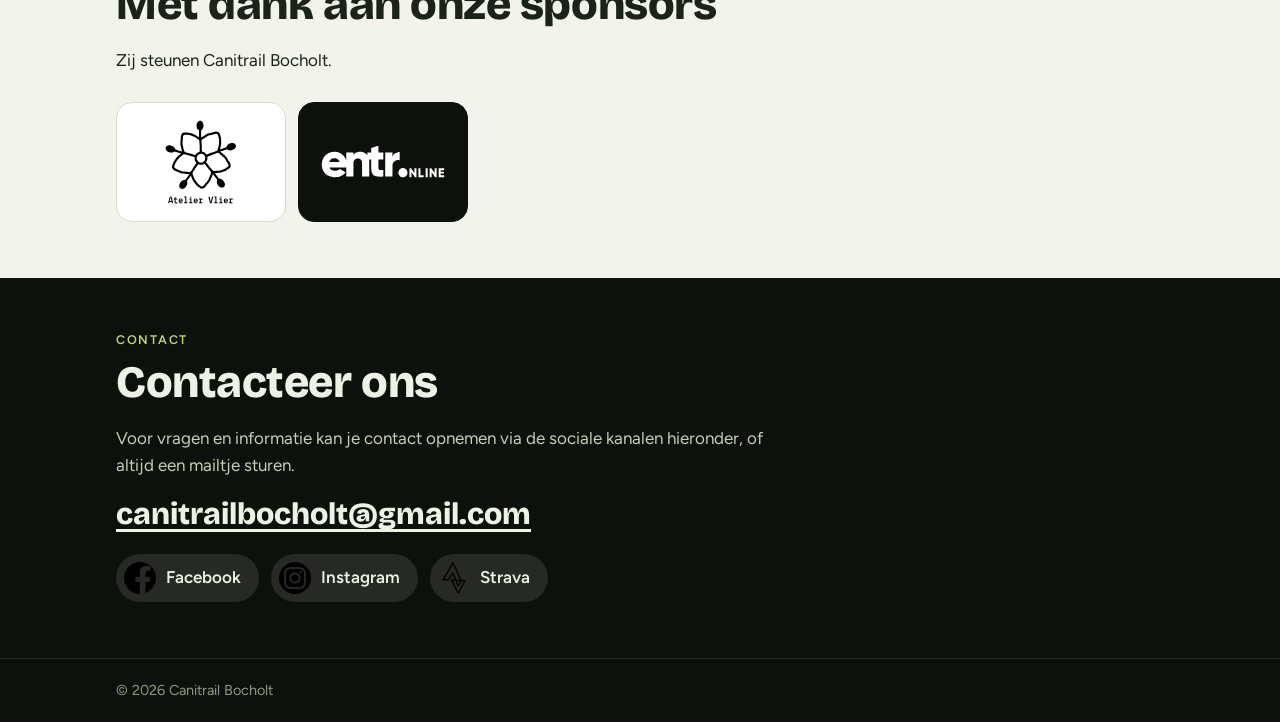
==== commit 3a524ee6: "Events heading: Loop je met ons mee? Co-Authored-By: Claude Sonnet 5.5 <noreply@anthropic.com> Claud" ====
--- a/index.html
+++ b/index.html
@@ -293,7 +293,7 @@
   <section id="events" class="band" aria-labelledby="h-events">
     <div class="wrap">
       <p class="eyebrow">Agenda</p>
-      <h2 id="h-events">Evenementen</h2>
+      <h2 id="h-events">Loop je met ons mee?</h2>
       <p style="margin-top:18px">Een overzicht van aankomende en voorbije evenementen. De knop "Meer info" brengt je naar de Facebookgroep, waar je je ook kan aanmelden.</p>
 
       <article class="next">
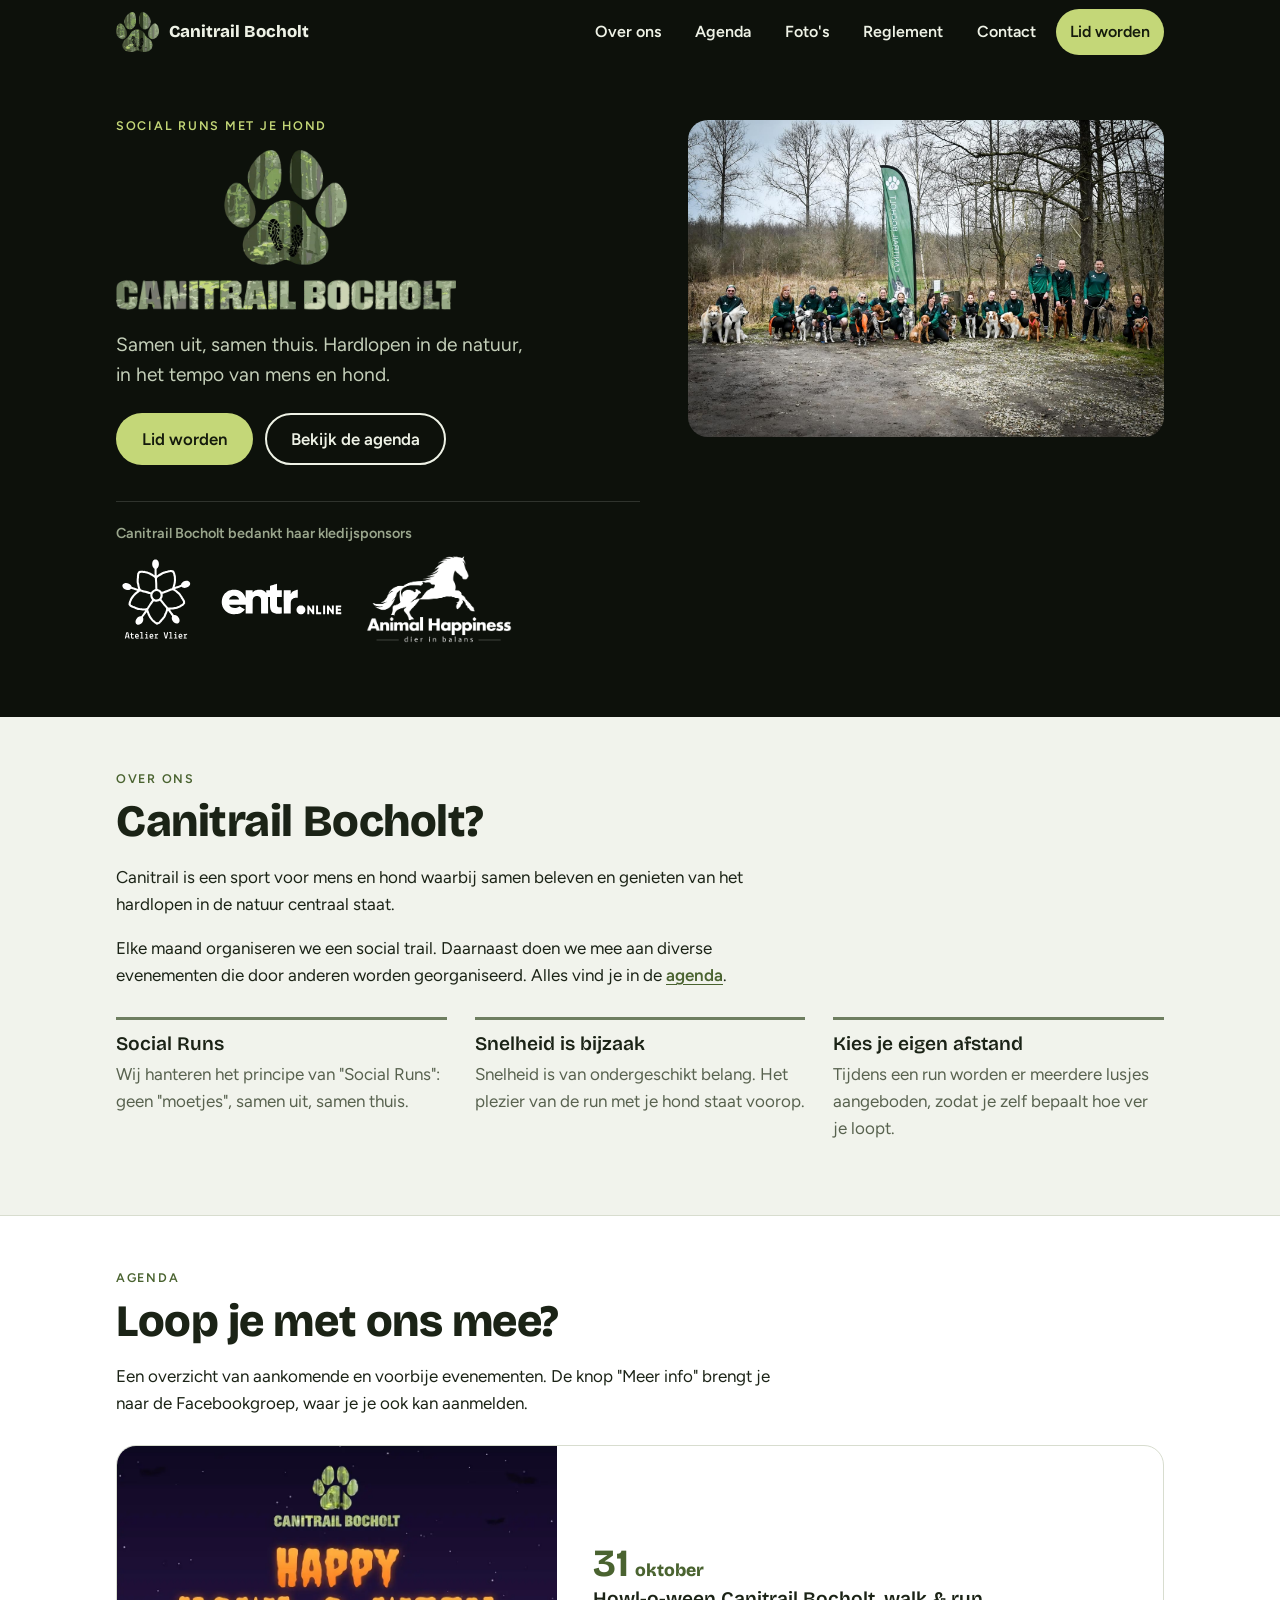
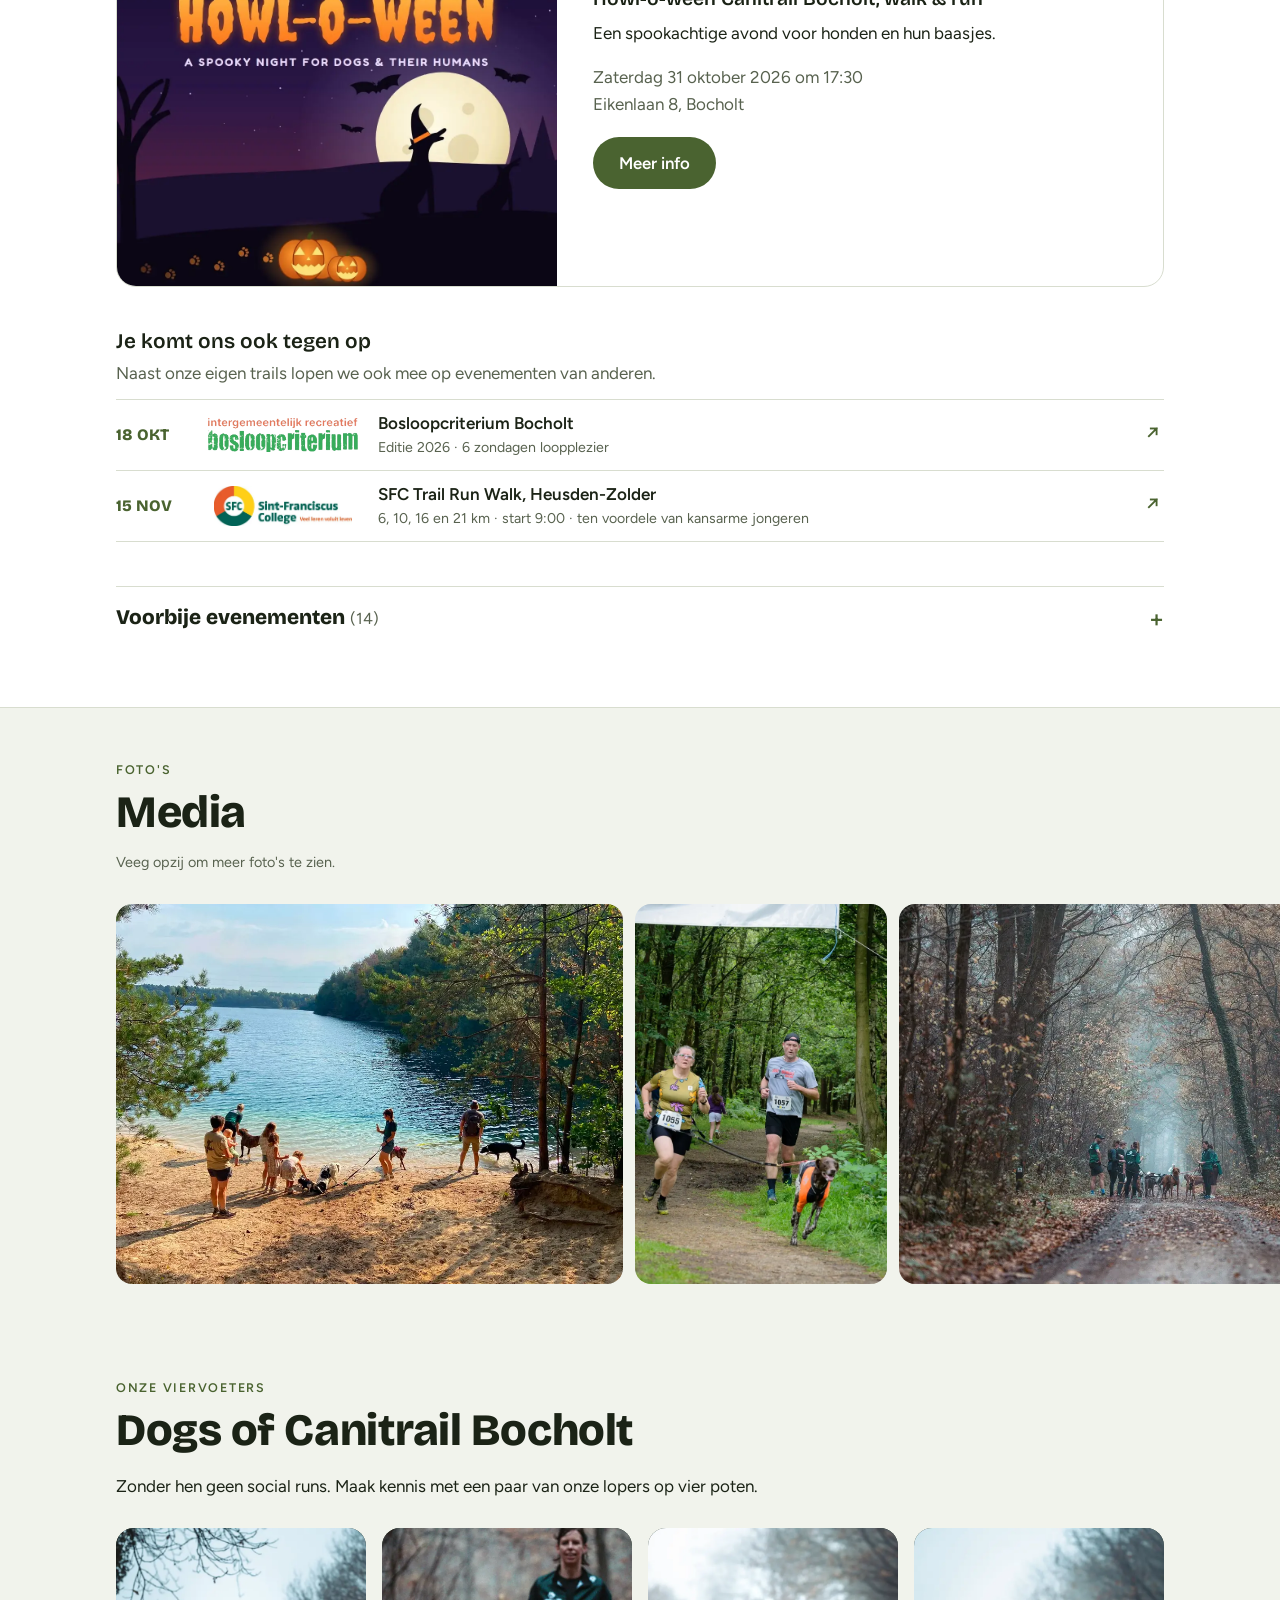
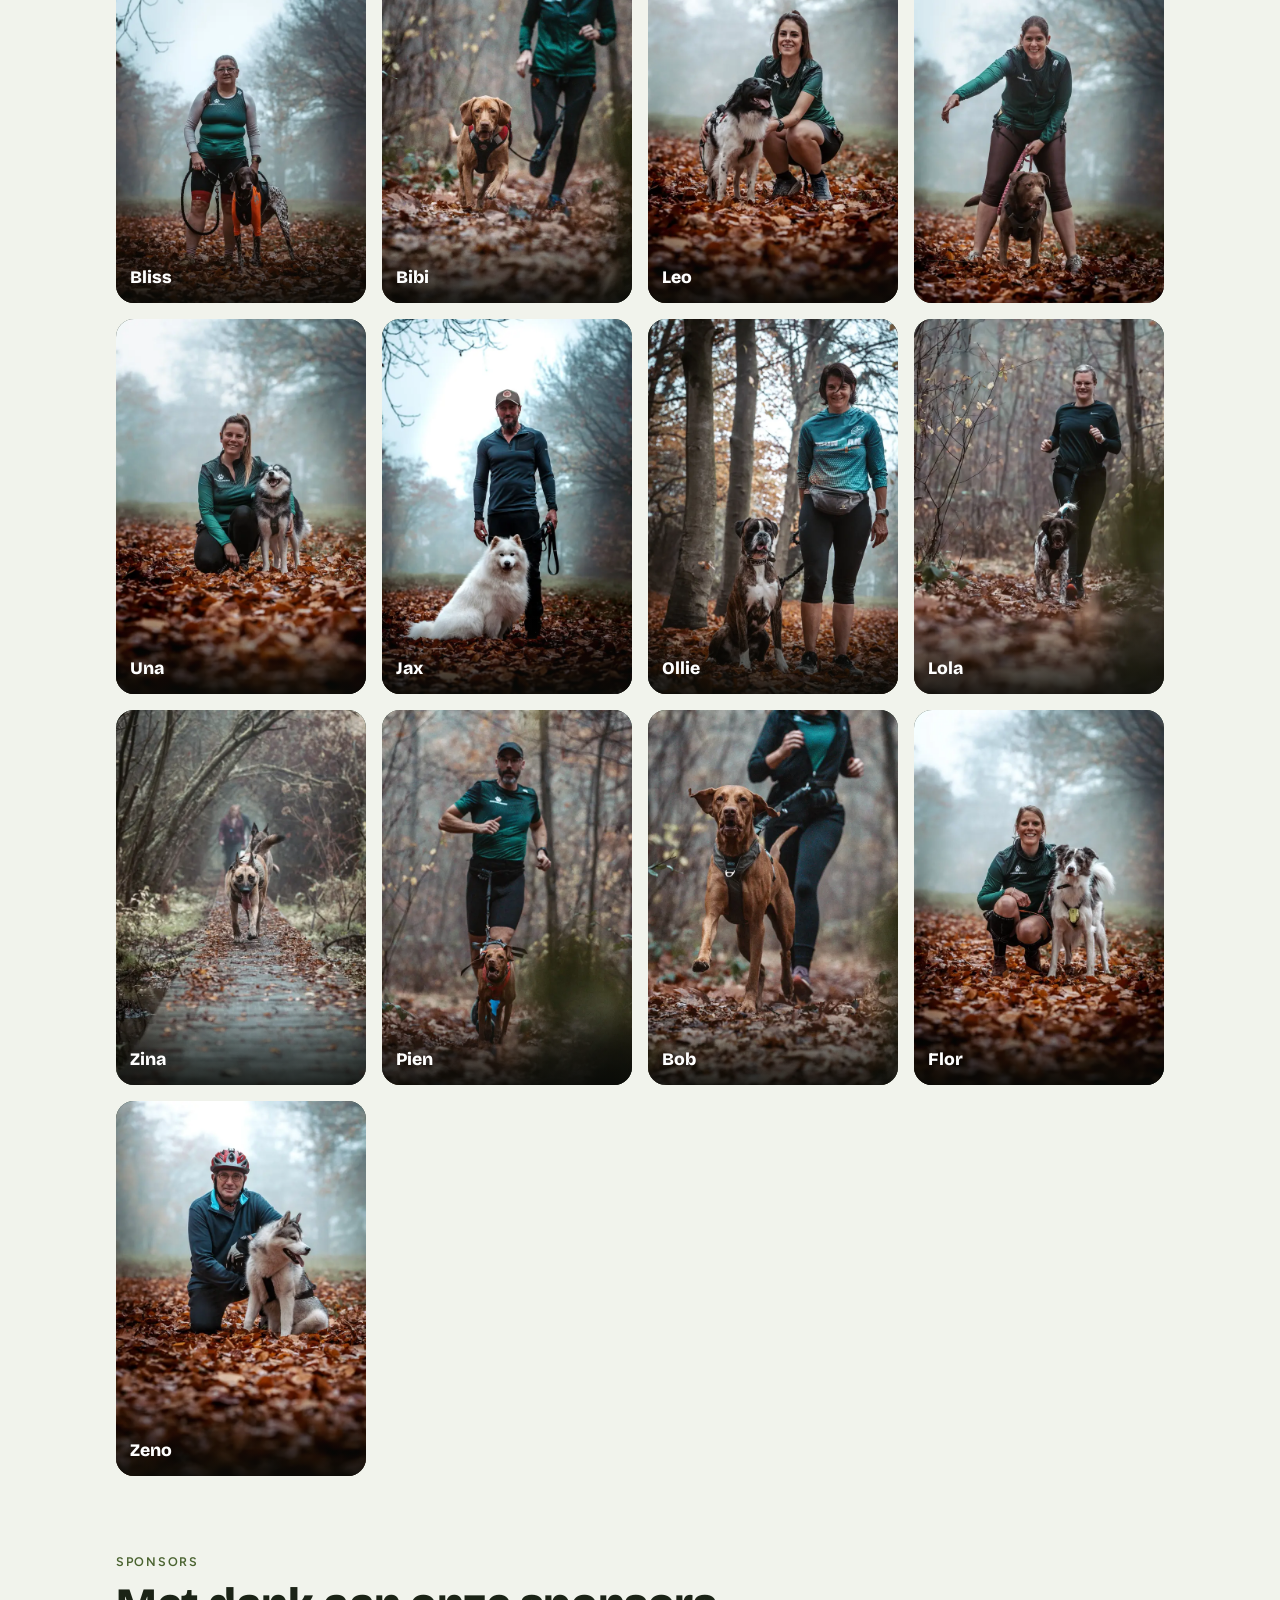
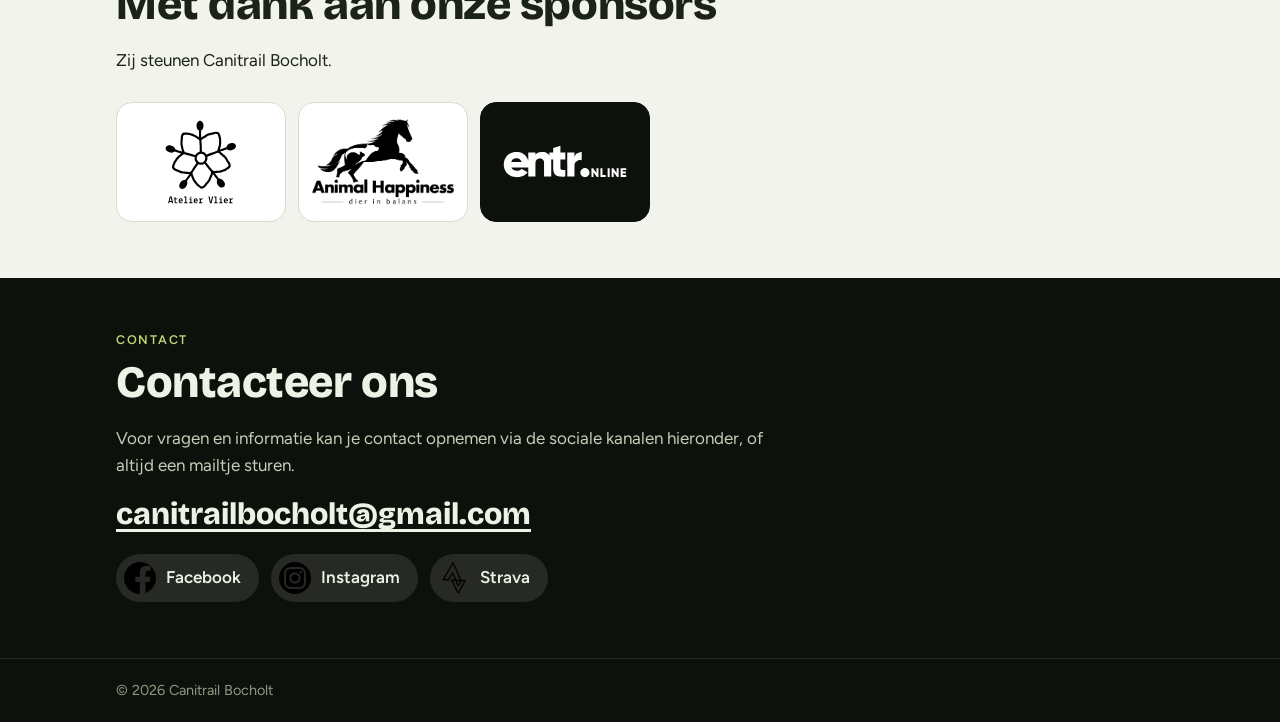
==== commit e8a084ac: "Add Animal Happiness sponsor logo (hero strip and sponsors section) Co-Authored-By: Claude Sonnet 5." ====
--- a/index.html
+++ b/index.html
@@ -176,12 +176,14 @@
 .hero-sponsors a{display:flex;align-items:center;text-decoration:none}
 .hero-sponsors .vlier{height:76px;width:auto}
 .hero-sponsors .entr{height:32px;width:auto}
-@media (min-width:760px){.hero-sponsors .vlier{height:92px}}
+.hero-sponsors .ah{display:flex;align-items:center}
+.hero-sponsors .ah img{height:76px;width:auto}
+@media (min-width:760px){.hero-sponsors .vlier{height:92px}.hero-sponsors .ah img{height:88px}}
 /* sponsors */
 .sponsors{display:flex;flex-wrap:wrap;gap:12px;list-style:none;margin:28px 0 0;padding:0}
 .sponsor-card{display:flex;align-items:center;justify-content:center;background:var(--surface);border:1px solid var(--line);border-radius:16px;overflow:hidden;height:120px;width:min(100%,170px)}
 .sponsor-card>a:not(.x){display:flex;align-items:center;justify-content:center;width:100%;height:100%}
-.sponsor-card img{height:96px;width:auto;max-width:100%}
+.sponsor-card img{height:96px;width:auto;max-width:calc(100% - 24px);object-fit:contain}
 .sponsor-card.banner{width:min(100%,170px);background:var(--band);border-color:var(--band)}
 .sponsor-card.banner a{display:flex;align-items:center;justify-content:center;width:100%;height:100%;padding:0 22px}
 .sponsor-card.banner img{height:auto;width:100%;max-width:130px}
@@ -267,6 +269,7 @@
           <p>Canitrail Bocholt bedankt haar kledijsponsors</p>
           <a href="https://ateliervlier.be/" target="_blank" rel="noopener" aria-label="Atelier Vlier"><img class="vlier" src="images/sponsors/atelier-vlier-wit.svg" alt="Atelier Vlier" height="52"></a>
           <a href="https://entr.online" target="_blank" rel="noopener" aria-label="Entr.Online"><img class="entr" src="images/sponsors/entr-online-wit.svg" alt="Entr.Online" width="132" height="35"></a>
+          <span class="ah"><img src="images/sponsors/animal-happiness-wit.webp" alt="Animal Happiness – dier in balans" width="788" height="474"></span>
         </div>
       </div>
       <div class="hero-photo">
@@ -452,6 +455,10 @@
             <img class="logo-on-dark" src="images/sponsors/atelier-vlier-wit.svg" alt="Atelier Vlier" height="80" loading="lazy">
           </a>
         </li>
+        <li class="sponsor-card">
+          <img class="logo-on-light" src="images/sponsors/animal-happiness-zwart.webp" alt="Animal Happiness – dier in balans" width="788" height="474" loading="lazy">
+          <img class="logo-on-dark" src="images/sponsors/animal-happiness-wit.webp" alt="Animal Happiness – dier in balans" width="788" height="474" loading="lazy">
+        </li>
         <li class="sponsor-card banner">
           <a href="https://entr.online" target="_blank" rel="noopener"><img src="images/sponsors/entr-online-wit.svg" alt="Entr.Online" width="190" height="50" loading="lazy"></a>
         </li>
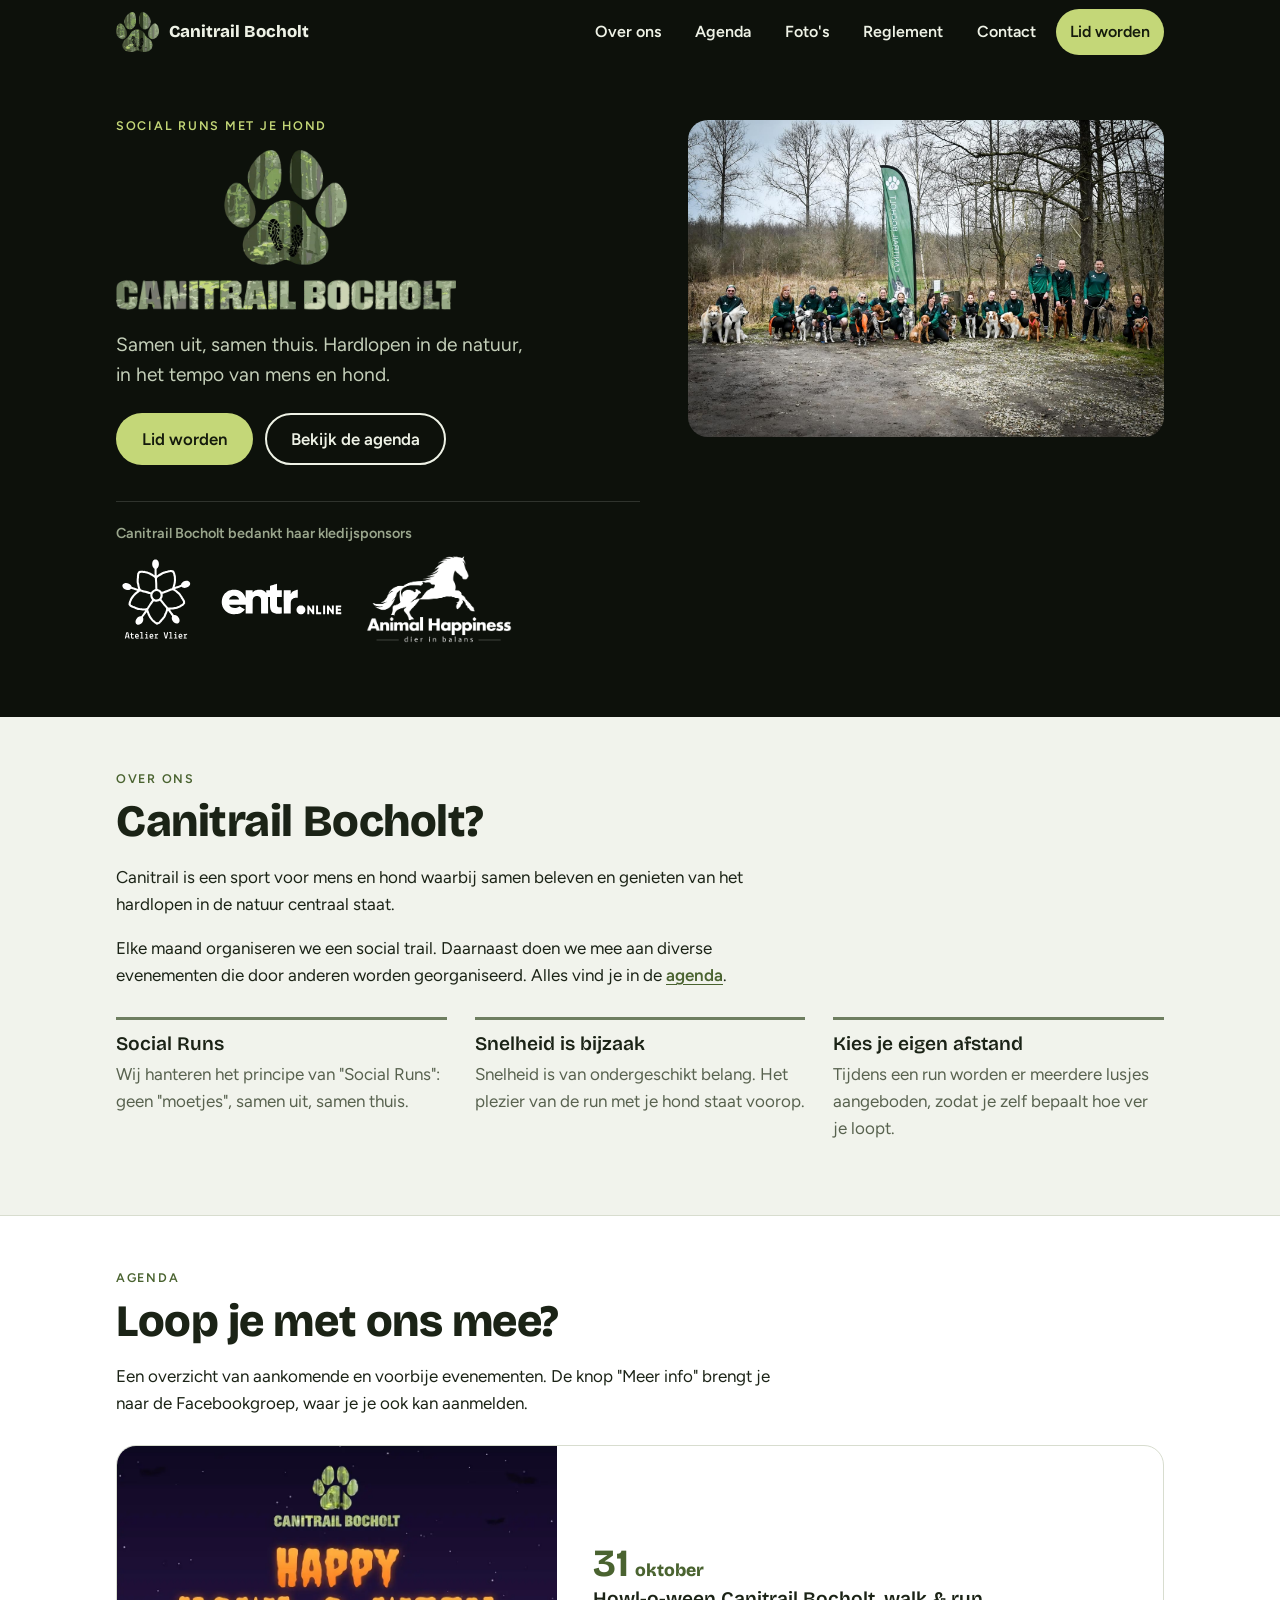
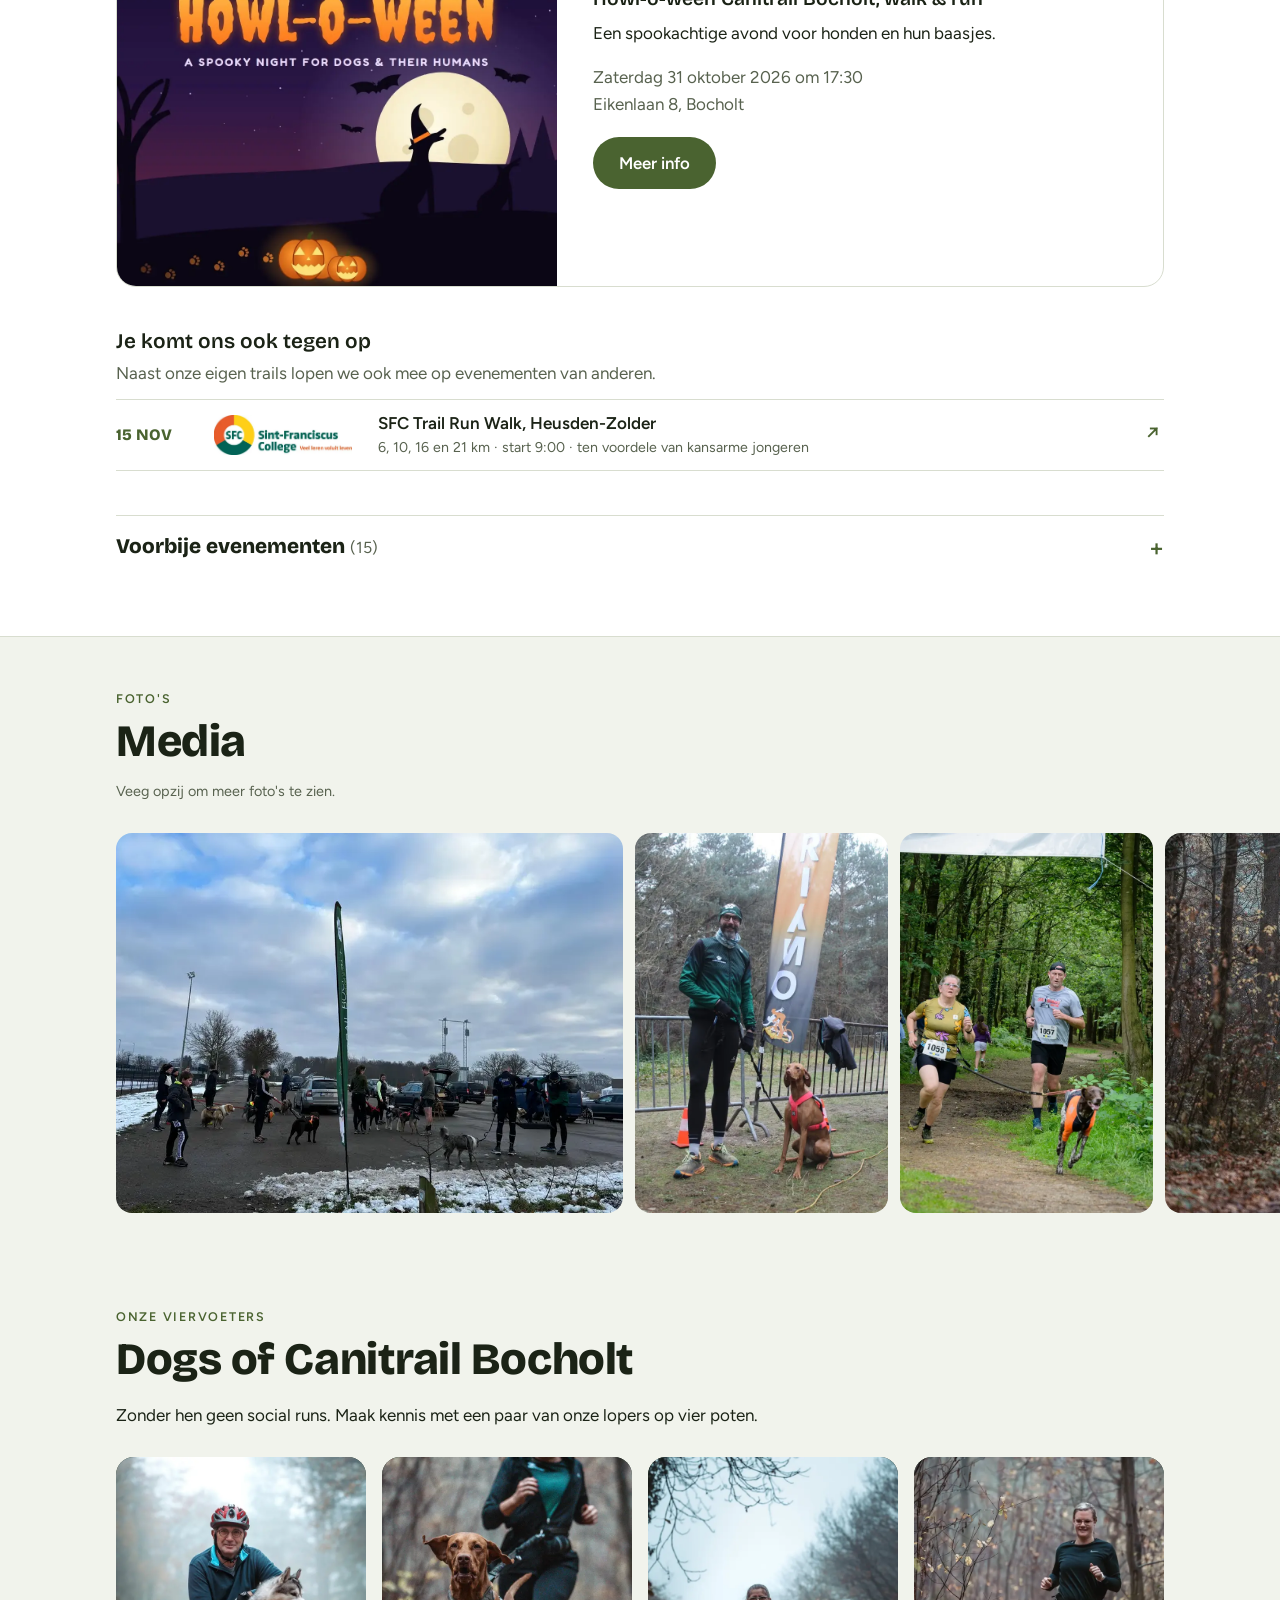
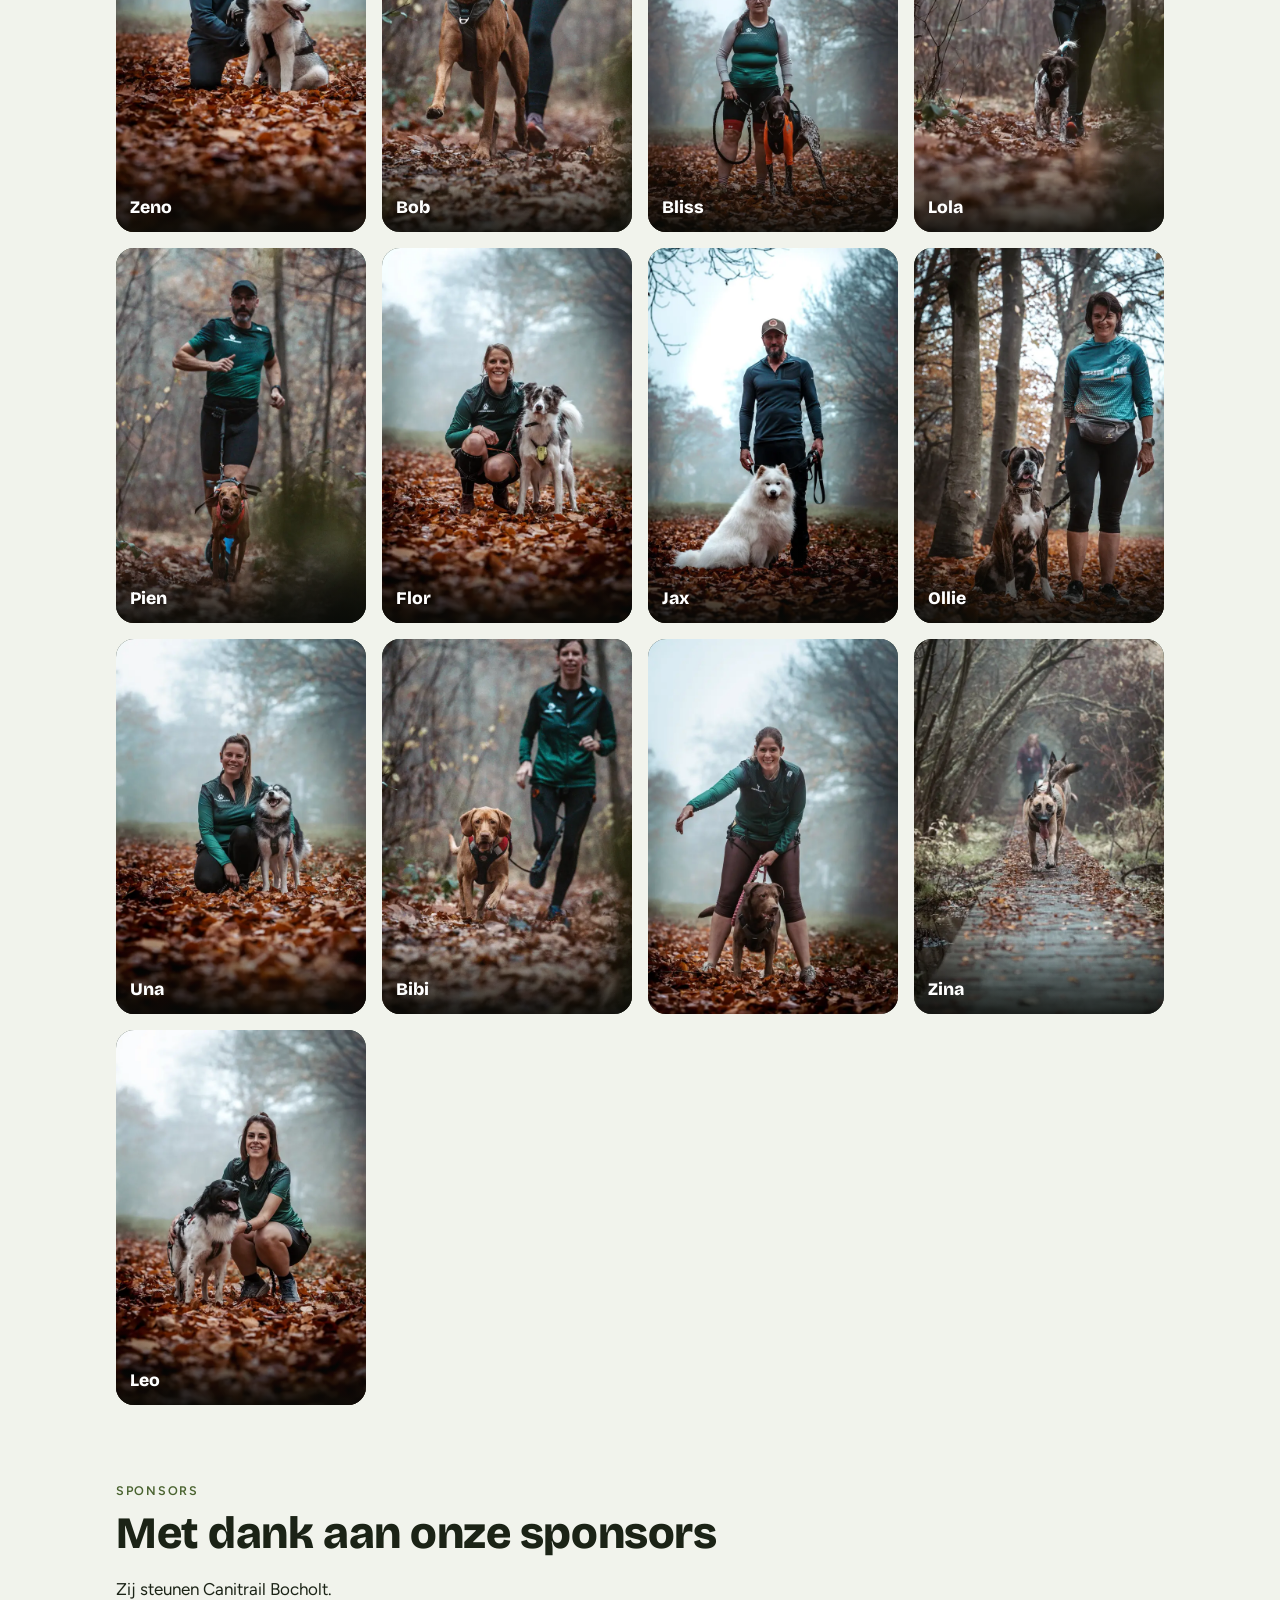
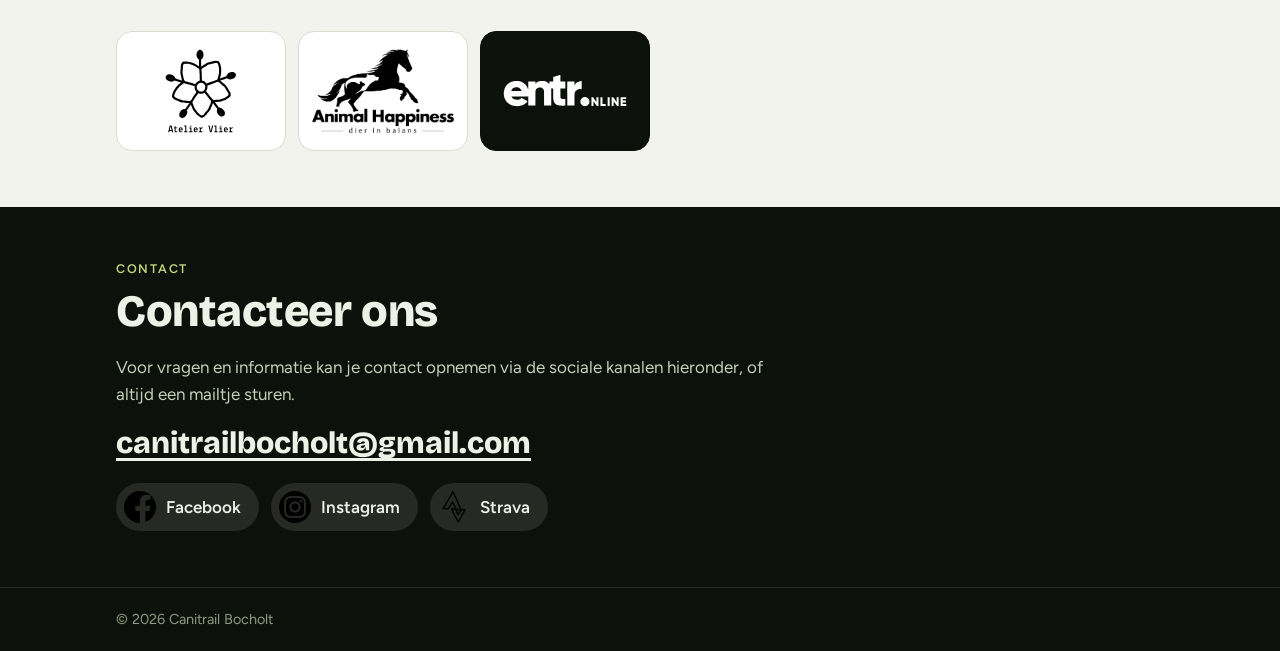
==== commit 3a09171b: "Move Bosloopcriterium (18 okt) to past events Co-Authored-By: Claude Sonnet 5.5 <noreply@anthropic.c" ====
--- a/index.html
+++ b/index.html
@@ -316,13 +316,16 @@
       <h3 class="also-title">Je komt ons ook tegen op</h3>
       <p class="also-lead">Naast onze eigen trails lopen we ook mee op evenementen van anderen.</p>
       <ul class="also">
-        <li><a href="https://www.buurtsportdiensten.be" target="_blank" rel="noopener"><span class="d">18 okt</span><span class="lg"><img class="ev-logo" src="images/events/bosloopcriterium.webp" alt="" width="516" height="119" loading="lazy"></span><span class="t">Bosloopcriterium Bocholt<small>Editie 2026 &middot; 6 zondagen loopplezier</small></span></a></li>
         <li><a href="https://www.sfc.be" target="_blank" rel="noopener"><span class="d">15 nov</span><span class="lg"><img class="ev-logo chip" src="images/events/sfc.webp" alt="" width="583" height="171" loading="lazy"></span><span class="t">SFC Trail Run Walk, Heusden-Zolder<small>6, 10, 16 en 21 km &middot; start 9:00 &middot; ten voordele van kansarme jongeren</small></span></a></li>
       </ul>
 
       <details class="past-wrap">
-        <summary class="past-title"><span>Voorbije evenementen <em>(14)</em></span></summary>
+        <summary class="past-title"><span>Voorbije evenementen <em>(15)</em></span></summary>
       <div class="past">
+        <details>
+          <summary><span class="d">18 okt</span><span class="lg"><img class="ev-logo" src="images/events/bosloopcriterium.webp" alt="Bosloopcriterium" width="516" height="119" loading="lazy"></span><span class="t">Bosloopcriterium Bocholt<small>Te gast &middot; editie 2026</small></span></summary>
+          <div class="more"><p>Intergemeentelijk recreatief bosloopcriterium in Bocholt, georganiseerd door de buurtsportdiensten.</p><a class="link" href="https://www.buurtsportdiensten.be" target="_blank" rel="noopener">Meer info</a></div>
+        </details>
         <details>
           <summary><span class="d">11 okt</span><span class="lg"><img class="ev-logo chip" src="images/events/d45-leopoldsburg.webp" alt="D45 Leopoldsburg" width="416" height="268" loading="lazy"></span><span class="t">Trailrun Leopoldsburg<small>Te gast &middot; 5, 10, 16 en 21 km</small></span></summary>
           <div class="more"><p>Trailrun over militair domein in Leopoldsburg. Start om 10:00 aan de militaire atletiekpiste.</p></div>
